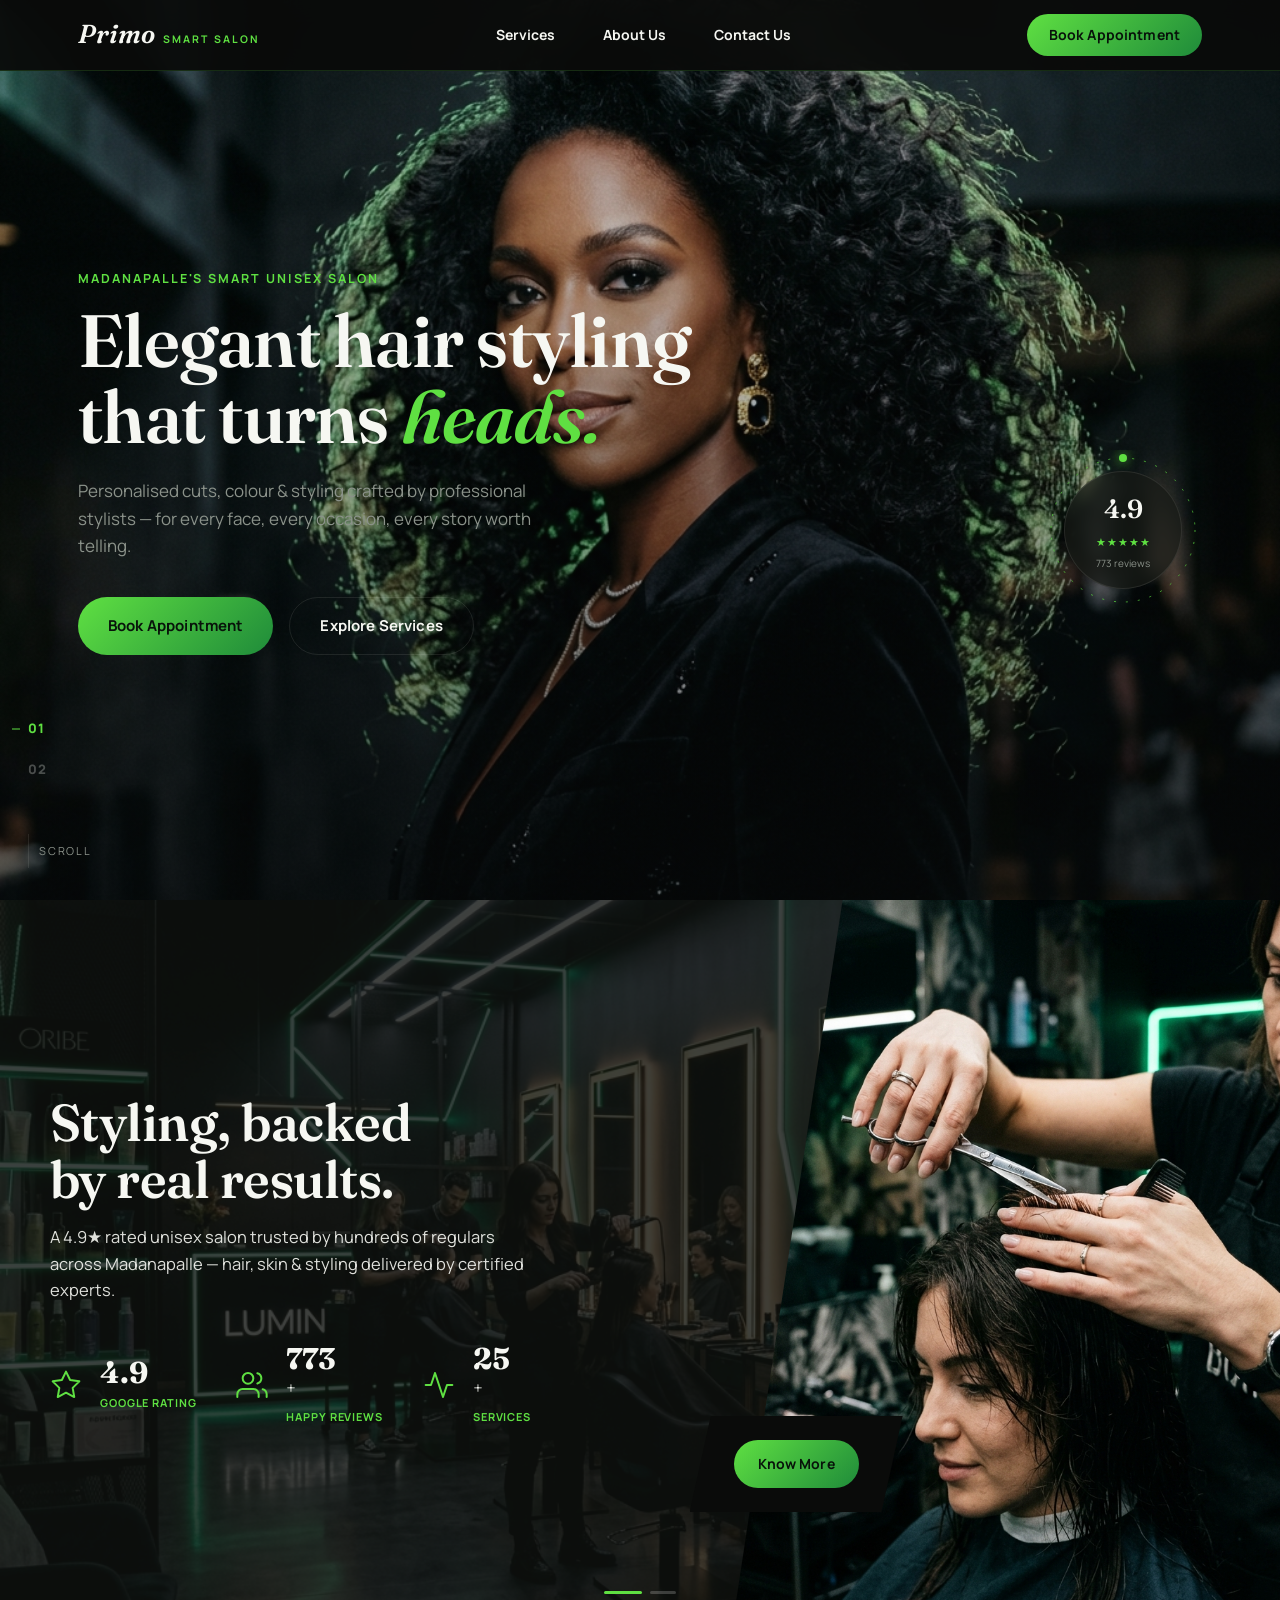
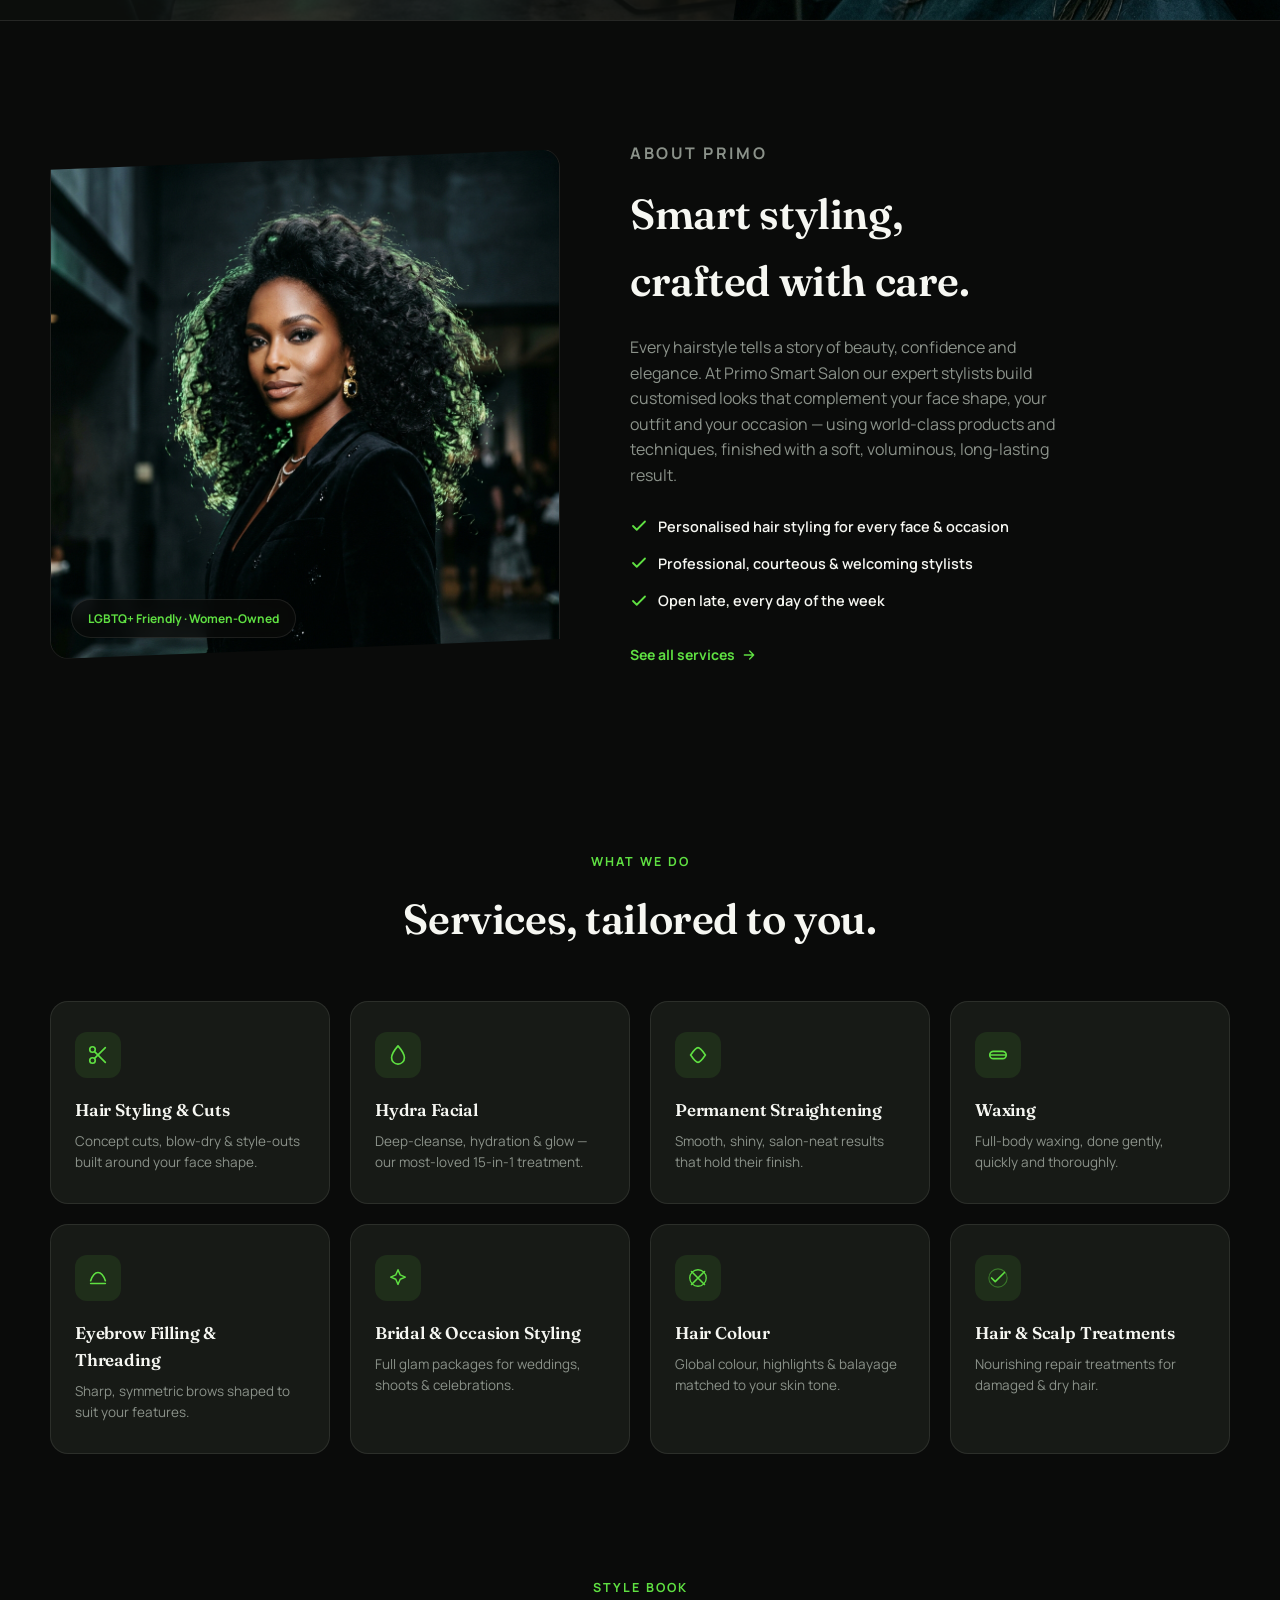
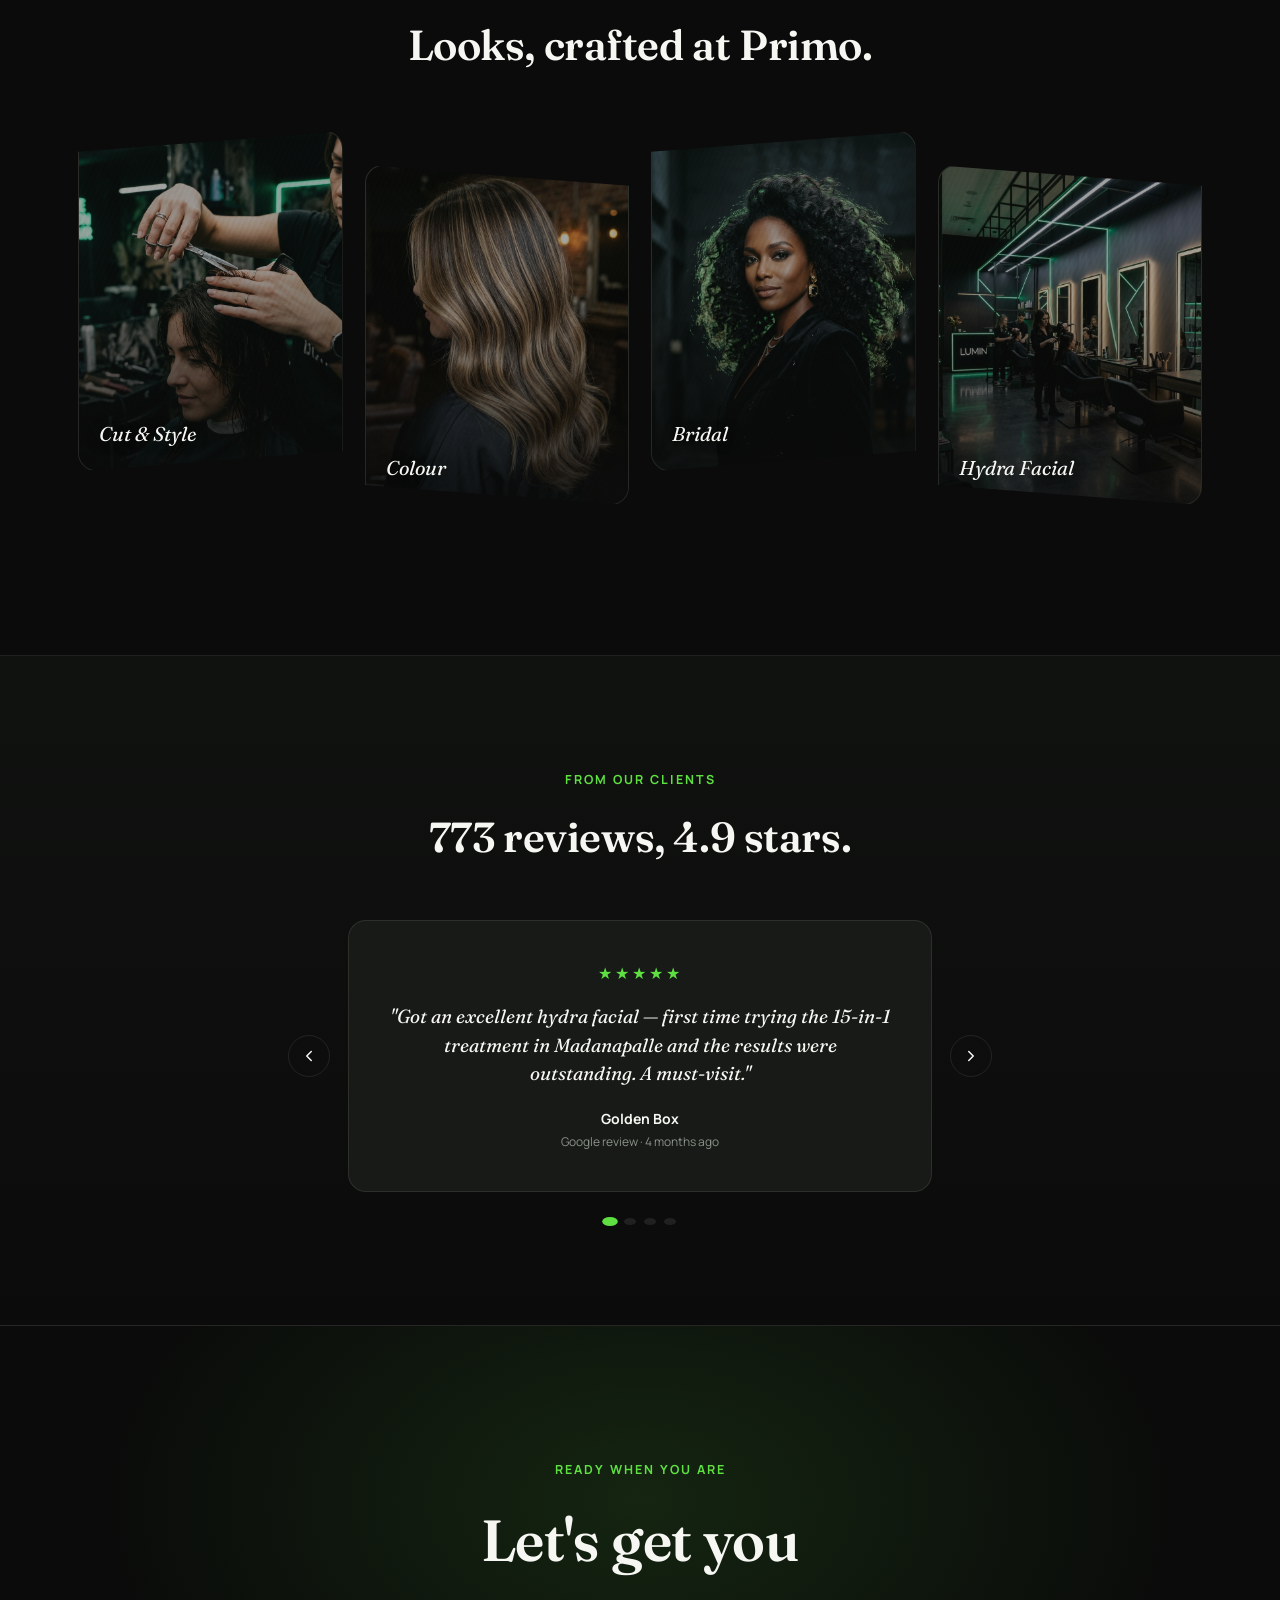
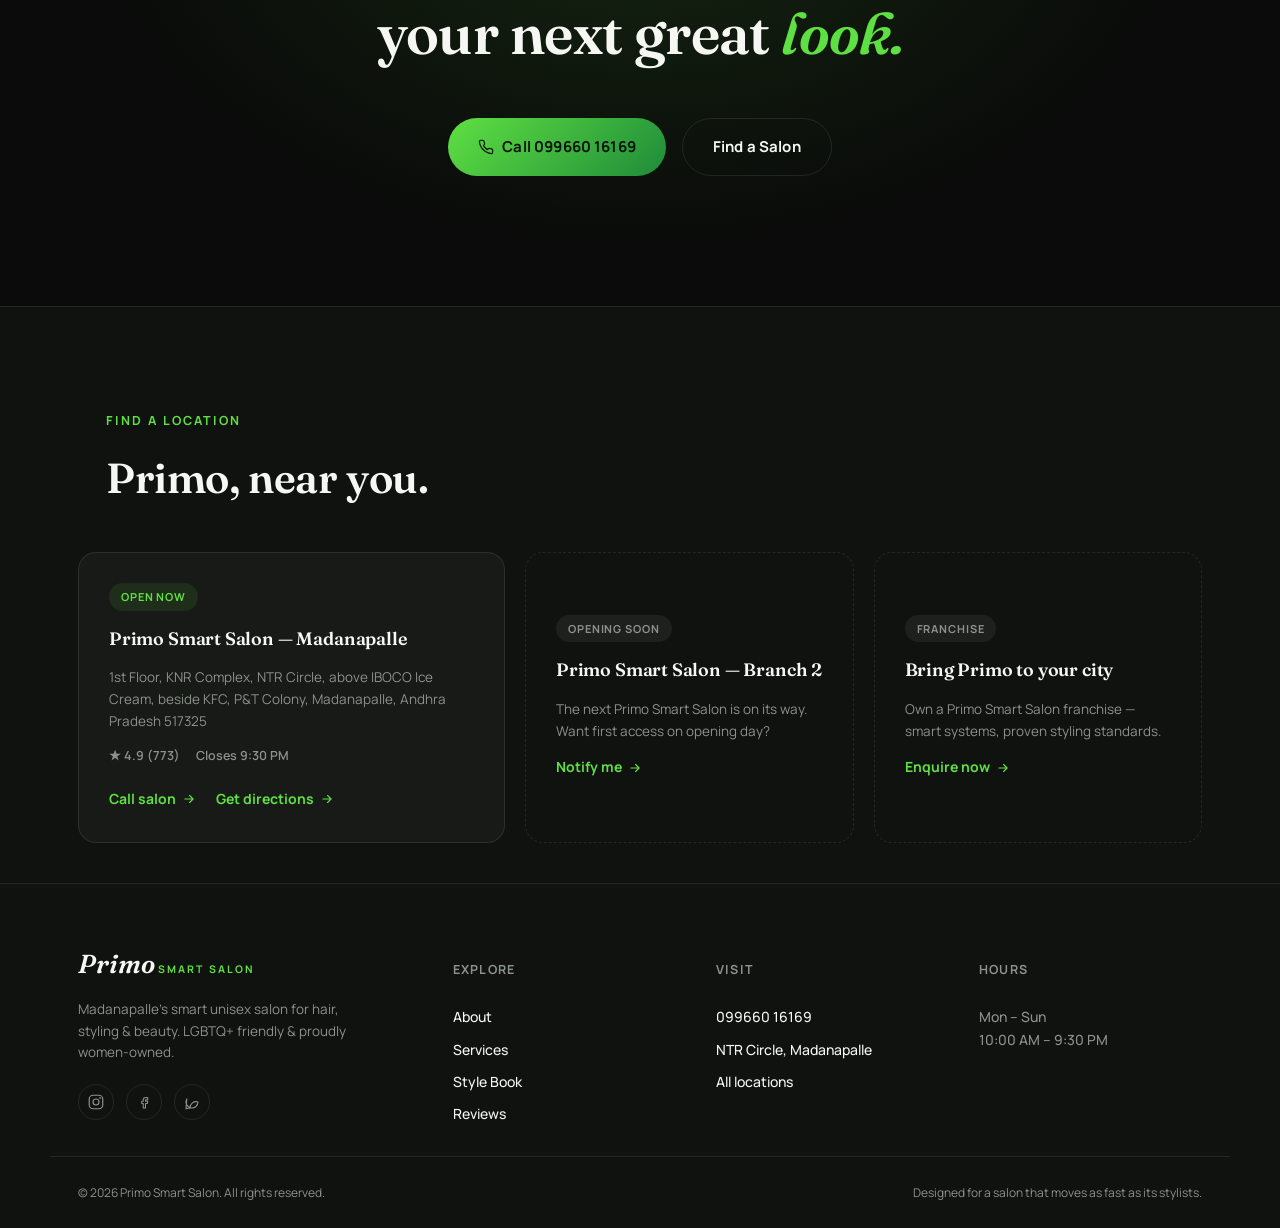
==== index.html @ 6f7686d4 "Initial commit" ====
<!DOCTYPE html>
<html lang="en">
<head>
<meta charset="UTF-8">
<meta name="viewport" content="width=device-width, initial-scale=1.0">
<title>Primo Smart Salon — Unisex Hair &amp; Style, Madanapalle</title>
<meta name="description" content="Primo Smart Salon — Madanapalle's 4.9★ rated unisex hair &amp; style salon. Hair styling, hydra facials, straightening, waxing &amp; more. Book your appointment today.">
<link rel="preconnect" href="https://fonts.googleapis.com">
<link rel="preconnect" href="https://fonts.gstatic.com" crossorigin>
<link href="https://fonts.googleapis.com/css2?family=Fraunces:ital,wght@0,500;0,600;1,500;1,600&family=Manrope:wght@400;500;600;700;800&display=swap" rel="stylesheet">
<link rel="stylesheet" href="index.css">
</head>
<body>

<!-- ================= NAV ================= -->
<header class="nav" id="nav">
  <div class="nav__inner">
    <a href="#home" class="nav__brand">
      <span class="nav__brand-primo">Primo</span>
      <span class="nav__brand-sub">Smart Salon</span>
    </a>

    <nav class="nav__links" id="navLinks">
      <a href="#services" data-link>Services</a>
      <a href="#about" data-link>About Us</a>
      <a href="#contact" data-link>Contact Us</a>
    </nav>

    <div class="nav__actions">
      <a href="#book" class="btn btn--primary btn--glow nav__book" id="navBookBtn">
        <span>Book Appointment</span>
      </a>
      <button class="nav__burger" id="burgerBtn" aria-label="Open menu" aria-expanded="false">
        <span></span><span></span><span></span>
      </button>
    </div>
  </div>

  <!-- mobile menu -->
  <div class="nav__mobile" id="navMobile">
    <a href="#book" class="btn btn--primary btn--glow" style="margin: 16px 28px; justify-content:center;" data-link>Book Appointment</a>
    <a href="#services" data-link>Services</a>
    <a href="#about" data-link>About Us</a>
    <a href="#contact" data-link>Contact Us</a>
  </div>
</header>

<!-- ================= HERO ================= -->
<section class="hero" id="home">
  <!-- Image background (Fallback if video is not available) -->
  <img src="assets/hero_model.png" style="position:absolute;inset:0;width:100%;height:100%;object-fit:cover;" alt=""/>
  
  <!-- Add your salon .mp4 video file here. Replace the src URL with your actual file path -->
  <video class="hero__video" id="heroVideoDesktop" autoplay muted loop playsinline src="https://www.w3schools.com/html/mov_bbb.mp4"></video>
  <div class="hero__overlay"></div>

  <div class="hero__index reveal" aria-hidden="true">
    <span class="is-active">01</span>
    <span>02</span>
  </div>

  <div class="hero__content">
    <p class="eyebrow eyebrow--light reveal">Madanapalle's Smart Unisex Salon</p>
    <h1 class="hero__title reveal">
      Elegant hair styling<br> that turns <em>heads.</em>
    </h1>
    <p class="hero__sub reveal">
      Personalised cuts, colour &amp; styling crafted by professional stylists —
      for every face, every occasion, every story worth telling.
    </p>
    <div class="hero__cta reveal">
      <a href="#book" class="btn btn--primary btn--glow btn--lg">Book Appointment</a>
      <a href="#services" class="btn btn--ghost btn--lg">Explore Services</a>
    </div>
  </div>

  <!-- signature element: orbiting trust ring -->
  <a href="#reviews" class="trust-ring reveal" aria-label="4.9 rating, 773 reviews on Google">
    <svg class="trust-ring__orbit" viewBox="0 0 160 160">
      <circle cx="80" cy="80" r="72" class="trust-ring__dash"/>
      <circle cx="80" cy="8" r="4" class="trust-ring__dot"/>
    </svg>
    <div class="trust-ring__core">
      <span class="trust-ring__score">4.9</span>
      <span class="trust-ring__stars">★★★★★</span>
      <span class="trust-ring__count">773 reviews</span>
    </div>
  </a>

  <div class="hero__scroll-cue" aria-hidden="true">
    <span></span>
    <p>Scroll</p>
  </div>
</section>

<!-- ================= PITCH CAROUSEL ================= -->
<section class="pitch" id="pitch">
  <div class="pitch__track" id="pitchTrack">

    <div class="pitch__slide">
      <img src="assets/salon_interior.png" class="pitch__bg" alt=""/>
      <div class="pitch__left reveal">
        <h2>Styling, backed<br>by real results.</h2>
        <p class="pitch__copy">A 4.9★ rated unisex salon trusted by hundreds of regulars across Madanapalle — hair, skin &amp; styling delivered by certified experts.</p>
        <ul class="pitch__stats">
          <li>
            <svg viewBox="0 0 24 24" width="32" height="32" fill="none" stroke="#5FE042" stroke-width="1.5" stroke-linecap="round" stroke-linejoin="round"><path d="M12 2l3.09 6.26L22 9.27l-5 4.87 1.18 6.88L12 17.77l-6.18 3.25L7 14.14 2 9.27l6.91-1.01L12 2z"></path></svg>
            <div class="pitch__stat-text">
              <span class="pitch__num" data-count="4.9" data-decimal="1">0</span><small>Google Rating</small>
            </div>
          </li>
          <li>
            <svg viewBox="0 0 24 24" width="32" height="32" fill="none" stroke="#5FE042" stroke-width="1.5" stroke-linecap="round" stroke-linejoin="round"><path d="M17 21v-2a4 4 0 00-4-4H5a4 4 0 00-4 4v2"></path><circle cx="9" cy="7" r="4"></circle><path d="M23 21v-2a4 4 0 00-3-3.87"></path><path d="M16 3.13a4 4 0 010 7.75"></path></svg>
            <div class="pitch__stat-text">
              <span class="pitch__num" data-count="773">0</span><i>+</i><small>Happy Reviews</small>
            </div>
          </li>
          <li>
            <svg viewBox="0 0 24 24" width="32" height="32" fill="none" stroke="#5FE042" stroke-width="1.5" stroke-linecap="round" stroke-linejoin="round"><path d="M22 12h-4l-3 9L9 3l-3 9H2"></path></svg>
            <div class="pitch__stat-text">
              <span class="pitch__num" data-count="25">0</span><i>+</i><small>Services</small>
            </div>
          </li>
        </ul>
      </div>
      <div class="pitch__right reveal">
        <img src="assets/primo_cut.png" alt="Hairstyling at Primo" class="pitch__img" />
        <div class="pitch__action">
          <a href="#about" class="btn btn--primary btn--glow">Know More</a>
        </div>
      </div>
    </div>

    <div class="pitch__slide">
      <img src="assets/hero_model.png" class="pitch__bg" alt=""/>
      <div class="pitch__left reveal">
        <h2>Bring Primo<br>to your city.</h2>
        <p class="pitch__copy">Own a Primo Smart Salon franchise — smart systems, proven styling standards, and support to get you open fast.</p>
        <ul class="pitch__stats">
          <li>
            <svg viewBox="0 0 24 24" width="32" height="32" fill="none" stroke="#5FE042" stroke-width="1.5" stroke-linecap="round" stroke-linejoin="round"><path d="M3 9l9-7 9 7v11a2 2 0 01-2 2H5a2 2 0 01-2-2z"></path><polyline points="9 22 9 12 15 12 15 22"></polyline></svg>
            <div class="pitch__stat-text">
              <span class="pitch__num" data-count="1">0</span><small>Flagship Salon</small>
            </div>
          </li>
          <li>
            <svg viewBox="0 0 24 24" width="32" height="32" fill="none" stroke="#5FE042" stroke-width="1.5" stroke-linecap="round" stroke-linejoin="round"><rect x="3" y="3" width="18" height="18" rx="2" ry="2"></rect><line x1="3" y1="9" x2="21" y2="9"></line><line x1="9" y1="21" x2="9" y2="9"></line></svg>
            <div class="pitch__stat-text">
              <span class="pitch__num" data-count="8" data-decimal="0">0</span><small>Services Categories</small>
            </div>
          </li>
          <li>
            <svg viewBox="0 0 24 24" width="32" height="32" fill="none" stroke="#5FE042" stroke-width="1.5" stroke-linecap="round" stroke-linejoin="round"><circle cx="12" cy="12" r="10"></circle><polyline points="12 6 12 12 16 14"></polyline></svg>
            <div class="pitch__stat-text">
              <span class="pitch__num pitch__num--time">9:30<small>PM</small></span><small>Open Every Day</small>
            </div>
          </li>
        </ul>
      </div>
      <div class="pitch__right reveal">
        <img src="assets/primo_color.png" alt="Primo Salon Franchise" class="pitch__img" />
        <div class="pitch__action">
          <a href="#contact" class="btn btn--primary btn--glow">Join Now</a>
        </div>
      </div>
    </div>

  </div>
  <div class="pitch__dots" id="pitchDots"></div>
</section>

<!-- ================= ABOUT ================= -->
<section class="about" id="about">
  <div class="about__inner">
    <div class="about__media reveal">
      <div class="about__frame">
        <img src="assets/hero_model.png" alt="Primo Styling" class="about__img" />
        <span class="about__badge">LGBTQ+ Friendly · Women-Owned</span>
      </div>
    </div>

    <div class="about__copy">
      <p class="eyebrow reveal">About Primo</p>
      <h2 class="reveal">Smart styling,<br>crafted with care.</h2>
      <p class="reveal">
        Every hairstyle tells a story of beauty, confidence and elegance. At Primo Smart
        Salon our expert stylists build customised looks that complement your face shape,
        your outfit and your occasion — using world-class products and techniques,
        finished with a soft, voluminous, long-lasting result.
      </p>
      <ul class="about__points reveal">
        <li><svg width="18" height="18" viewBox="0 0 24 24" fill="none"><path d="M4 12l5 5L20 6" stroke="#5FE042" stroke-width="2.4" stroke-linecap="round" stroke-linejoin="round"/></svg> Personalised hair styling for every face &amp; occasion</li>
        <li><svg width="18" height="18" viewBox="0 0 24 24" fill="none"><path d="M4 12l5 5L20 6" stroke="#5FE042" stroke-width="2.4" stroke-linecap="round" stroke-linejoin="round"/></svg> Professional, courteous &amp; welcoming stylists</li>
        <li><svg width="18" height="18" viewBox="0 0 24 24" fill="none"><path d="M4 12l5 5L20 6" stroke="#5FE042" stroke-width="2.4" stroke-linecap="round" stroke-linejoin="round"/></svg> Open late, every day of the week</li>
      </ul>
      <a href="#services" class="link-arrow reveal">See all services
        <svg width="16" height="16" viewBox="0 0 24 24" fill="none"><path d="M5 12h14M13 6l6 6-6 6" stroke="currentColor" stroke-width="2" stroke-linecap="round" stroke-linejoin="round"/></svg>
      </a>
    </div>
  </div>
</section>

<!-- ================= SERVICES ================= -->
<section class="services" id="services">
  <div class="section-head">
    <p class="eyebrow reveal">What we do</p>
    <h2 class="reveal">Services, tailored to you.</h2>
  </div>

  <div class="services__grid">
    <div class="service-card reveal">
      <div class="service-card__icon">
        <svg viewBox="0 0 24 24" fill="none"><circle cx="6" cy="6" r="3" stroke="currentColor" stroke-width="1.8"/><circle cx="6" cy="18" r="3" stroke="currentColor" stroke-width="1.8"/><path d="M20 4L8.5 15.5M8.5 8.5L20 20" stroke="currentColor" stroke-width="1.8" stroke-linecap="round"/></svg>
      </div>
      <h3>Hair Styling &amp; Cuts</h3>
      <p>Concept cuts, blow-dry &amp; style-outs built around your face shape.</p>
    </div>

    <div class="service-card reveal">
      <div class="service-card__icon">
        <svg viewBox="0 0 24 24" fill="none"><path d="M12 2C12 2 5 10 5 15a7 7 0 0014 0c0-5-7-13-7-13z" stroke="currentColor" stroke-width="1.8" stroke-linejoin="round"/></svg>
      </div>
      <h3>Hydra Facial</h3>
      <p>Deep-cleanse, hydration &amp; glow — our most-loved 15-in-1 treatment.</p>
    </div>

    <div class="service-card reveal">
      <div class="service-card__icon">
        <svg viewBox="0 0 24 24" fill="none"><path d="M4 12c4-6 6-8 8-8s4 2 8 8c-4 6-6 8-8 8s-4-2-8-8z" stroke="currentColor" stroke-width="1.8"/></svg>
      </div>
      <h3>Permanent Straightening</h3>
      <p>Smooth, shiny, salon-neat results that hold their finish.</p>
    </div>

    <div class="service-card reveal">
      <div class="service-card__icon">
        <svg viewBox="0 0 24 24" fill="none"><path d="M3 12h18M3 12a4 4 0 004 4h10a4 4 0 004-4M3 12a4 4 0 014-4h10a4 4 0 014 4" stroke="currentColor" stroke-width="1.8" stroke-linecap="round"/></svg>
      </div>
      <h3>Waxing</h3>
      <p>Full-body waxing, done gently, quickly and thoroughly.</p>
    </div>

    <div class="service-card reveal">
      <div class="service-card__icon">
        <svg viewBox="0 0 24 24" fill="none"><path d="M4 15c2-6 4-9 8-9s6 3 8 9" stroke="currentColor" stroke-width="1.8" stroke-linecap="round"/><path d="M4 18h16" stroke="currentColor" stroke-width="1.8" stroke-linecap="round"/></svg>
      </div>
      <h3>Eyebrow Filling &amp; Threading</h3>
      <p>Sharp, symmetric brows shaped to suit your features.</p>
    </div>

    <div class="service-card reveal">
      <div class="service-card__icon">
        <svg viewBox="0 0 24 24" fill="none"><path d="M12 3l2.4 5.6L20 11l-5.6 2.4L12 19l-2.4-5.6L4 11l5.6-2.4L12 3z" stroke="currentColor" stroke-width="1.6" stroke-linejoin="round"/></svg>
      </div>
      <h3>Bridal &amp; Occasion Styling</h3>
      <p>Full glam packages for weddings, shoots &amp; celebrations.</p>
    </div>

    <div class="service-card reveal">
      <div class="service-card__icon">
        <svg viewBox="0 0 24 24" fill="none"><path d="M12 2v20M2 12h20" stroke="currentColor" stroke-width="1.8" stroke-linecap="round" transform="rotate(45 12 12)"/><circle cx="12" cy="12" r="9" stroke="currentColor" stroke-width="1.4"/></svg>
      </div>
      <h3>Hair Colour</h3>
      <p>Global colour, highlights &amp; balayage matched to your skin tone.</p>
    </div>

    <div class="service-card reveal">
      <div class="service-card__icon">
        <svg viewBox="0 0 24 24" fill="none"><path d="M5 12l4 4L19 6" stroke="currentColor" stroke-width="1.8" stroke-linecap="round" stroke-linejoin="round"/><circle cx="12" cy="12" r="10" stroke="currentColor" stroke-width="1.2" opacity="0.4"/></svg>
      </div>
      <h3>Hair &amp; Scalp Treatments</h3>
      <p>Nourishing repair treatments for damaged &amp; dry hair.</p>
    </div>
  </div>
</section>

<!-- ================= GALLERY (diagonal 4-tile grid, like Green Trends' makeovers) ================= -->
<section class="gallery" id="gallery">
  <div class="section-head">
    <p class="eyebrow reveal">Style book</p>
    <h2 class="reveal">Looks, crafted at Primo.</h2>
  </div>
  <div class="gallery__grid" id="galleryGrid">
    <div class="gallery__item reveal" style="--tint:#5FE042"><img src="assets/primo_cut.png" class="gallery__bg" alt=""/> <span>Cut &amp; Style</span></div>
    <div class="gallery__item gallery__item--offset reveal" style="--tint:#1F8B3A"><img src="assets/primo_color.png" class="gallery__bg" alt=""/> <span>Colour</span></div>
    <div class="gallery__item reveal" style="--tint:#8B928A"><img src="assets/hero_model.png" class="gallery__bg" alt=""/> <span>Bridal</span></div>
    <div class="gallery__item gallery__item--offset reveal" style="--tint:#5FE042"><img src="assets/salon_interior.png" class="gallery__bg" alt=""/> <span>Hydra Facial</span></div>
  </div>
</section>

<!-- ================= REVIEWS ================= -->
<section class="reviews" id="reviews">
  <div class="section-head">
    <p class="eyebrow eyebrow--light reveal">From our clients</p>
    <h2 class="reveal">773 reviews, 4.9 stars.</h2>
  </div>

  <div class="reviews__carousel reveal">
    <button class="reviews__arrow reviews__arrow--prev" id="revPrev" aria-label="Previous review">
      <svg width="18" height="18" viewBox="0 0 24 24" fill="none"><path d="M15 6l-6 6 6 6" stroke="currentColor" stroke-width="2" stroke-linecap="round" stroke-linejoin="round"/></svg>
    </button>

    <div class="reviews__viewport">
      <ul class="reviews__list" id="reviewsList">
        <li class="review-card">
          <p class="review-card__stars">★★★★★</p>
          <p class="review-card__text">"Got an excellent hydra facial — first time trying the 15-in-1 treatment in Madanapalle and the results were outstanding. A must-visit."</p>
          <p class="review-card__name">Golden Box</p>
          <p class="review-card__meta">Google review · 4 months ago</p>
        </li>
        <li class="review-card">
          <p class="review-card__stars">★★★★★</p>
          <p class="review-card__text">"My hair straightening was done neatly and looks smooth and shiny. The staff were polite and explained the whole process clearly. Highly recommended."</p>
          <p class="review-card__name">Maneesha Valasala</p>
          <p class="review-card__meta">Google review · 3 months ago</p>
        </li>
        <li class="review-card">
          <p class="review-card__stars">★★★★★</p>
          <p class="review-card__text">"One of the most luxurious salons I've visited — staff were so polite, and the pricing was genuinely affordable. Madanapalle, just try it once."</p>
          <p class="review-card__name">Reddy Yoga Kumar Reddy</p>
          <p class="review-card__meta">Google review · 4 months ago</p>
        </li>
        <li class="review-card">
          <p class="review-card__stars">★★★★★</p>
          <p class="review-card__text">"Prices are reasonable and the service is excellent — the whole team is genuinely friendly and easy to talk to."</p>
          <p class="review-card__name">Google Reviewer</p>
          <p class="review-card__meta">Google review</p>
        </li>
      </ul>
    </div>

    <button class="reviews__arrow reviews__arrow--next" id="revNext" aria-label="Next review">
      <svg width="18" height="18" viewBox="0 0 24 24" fill="none"><path d="M9 6l6 6-6 6" stroke="currentColor" stroke-width="2" stroke-linecap="round" stroke-linejoin="round"/></svg>
    </button>
  </div>
  <div class="reviews__dots" id="reviewsDots"></div>
</section>

<!-- ================= BOOK CTA ================= -->
<section class="book-cta" id="book">
  <div class="book-cta__inner reveal">
    <p class="eyebrow reveal">Ready when you are</p>
    <h2>Let's get you<br>your next great <em>look.</em></h2>
    <div class="book-cta__actions">
      <a href="tel:09966016169" class="btn btn--primary btn--glow btn--lg">
        <svg width="16" height="16" viewBox="0 0 24 24" fill="none"><path d="M22 16.92v3a2 2 0 01-2.18 2 19.79 19.79 0 01-8.63-3.07 19.5 19.5 0 01-6-6 19.79 19.79 0 01-3.07-8.67A2 2 0 014.11 2h3a2 2 0 012 1.72c.127.96.361 1.903.7 2.81a2 2 0 01-.45 2.11L8.09 9.91a16 16 0 006 6l1.27-1.27a2 2 0 012.11-.45c.907.339 1.85.573 2.81.7A2 2 0 0122 16.92z" stroke="currentColor" stroke-width="1.8" stroke-linecap="round" stroke-linejoin="round"/></svg>
        <span>Call 099660 16169</span>
      </a>
      <a href="#locations" class="btn btn--ghost btn--lg">Find a Salon</a>
    </div>
  </div>
</section>

<!-- ================= LOCATIONS / FOOTER ================= -->
<footer class="site-footer" id="locations">
  <div class="footer-locations">
    <div class="section-head section-head--left">
      <p class="eyebrow reveal">Find a location</p>
      <h2 class="reveal">Primo, near you.</h2>
    </div>

    <div class="location-grid" id="locationGrid">
      <div class="location-card reveal">
        <span class="location-card__tag">Open now</span>
        <h3>Primo Smart Salon — Madanapalle</h3>
        <p class="location-card__addr">1st Floor, KNR Complex, NTR Circle, above IBOCO Ice Cream, beside KFC, P&amp;T Colony, Madanapalle, Andhra Pradesh 517325</p>
        <div class="location-card__meta">
          <span>★ 4.9 (773)</span>
          <span>Closes 9:30 PM</span>
        </div>
        <div class="location-card__actions">
          <a href="tel:09966016169" class="link-arrow">Call salon
            <svg width="14" height="14" viewBox="0 0 24 24" fill="none"><path d="M5 12h14M13 6l6 6-6 6" stroke="currentColor" stroke-width="2" stroke-linecap="round" stroke-linejoin="round"/></svg>
          </a>
          <a href="https://www.google.com/maps/search/?api=1&query=Primo+Smart+Salon+Madanapalle" target="_blank" rel="noopener" class="link-arrow">Get directions
            <svg width="14" height="14" viewBox="0 0 24 24" fill="none"><path d="M5 12h14M13 6l6 6-6 6" stroke="currentColor" stroke-width="2" stroke-linecap="round" stroke-linejoin="round"/></svg>
          </a>
        </div>
      </div>

      <div class="location-card location-card--soon reveal">
        <span class="location-card__tag location-card__tag--soon">Opening soon</span>
        <h3>Primo Smart Salon — Branch 2</h3>
        <p class="location-card__addr">The next Primo Smart Salon is on its way. Want first access on opening day?</p>
        <a href="#contact" class="link-arrow">Notify me
          <svg width="14" height="14" viewBox="0 0 24 24" fill="none"><path d="M5 12h14M13 6l6 6-6 6" stroke="currentColor" stroke-width="2" stroke-linecap="round" stroke-linejoin="round"/></svg>
        </a>
      </div>

      <div class="location-card location-card--soon reveal">
        <span class="location-card__tag location-card__tag--soon">Franchise</span>
        <h3>Bring Primo to your city</h3>
        <p class="location-card__addr">Own a Primo Smart Salon franchise — smart systems, proven styling standards.</p>
        <a href="#contact" class="link-arrow">Enquire now
          <svg width="14" height="14" viewBox="0 0 24 24" fill="none"><path d="M5 12h14M13 6l6 6-6 6" stroke="currentColor" stroke-width="2" stroke-linecap="round" stroke-linejoin="round"/></svg>
        </a>
      </div>
    </div>
  </div>

  <div class="footer-bottom" id="contact">
    <div class="footer-bottom__inner">
      <div class="footer-brand">
        <span class="nav__brand-primo">Primo</span>
        <span class="nav__brand-sub">Smart Salon</span>
        <p>Madanapalle's smart unisex salon for hair, styling &amp; beauty. LGBTQ+ friendly &amp; proudly women-owned.</p>
        <div class="footer-social">
          <a href="#" aria-label="Instagram"><svg width="18" height="18" viewBox="0 0 24 24" fill="none"><rect x="3" y="3" width="18" height="18" rx="5" stroke="currentColor" stroke-width="1.6"/><circle cx="12" cy="12" r="4" stroke="currentColor" stroke-width="1.6"/><circle cx="17.5" cy="6.5" r="1.2" fill="currentColor"/></svg></a>
          <a href="#" aria-label="Facebook"><svg width="18" height="18" viewBox="0 0 24 24" fill="none"><path d="M14 9h3V6h-3c-2 0-3 1.2-3 3v2H9v3h2v6h3v-6h2.5l.5-3H14V9.5c0-.3.2-.5.5-.5z" stroke="currentColor" stroke-width="1.4" stroke-linejoin="round"/></svg></a>
          <a href="#" aria-label="WhatsApp"><svg width="18" height="18" viewBox="0 0 24 24" fill="none"><path d="M20 12a8 8 0 11-14.9-4.1L4 21l5.3-1a8 8 0 0110.7-7.9z" stroke="currentColor" stroke-width="1.5" stroke-linejoin="round"/></svg></a>
        </div>
      </div>

      <div class="footer-links">
        <h4>Explore</h4>
        <a href="#about" data-link>About</a>
        <a href="#services" data-link>Services</a>
        <a href="#gallery" data-link>Style Book</a>
        <a href="#reviews" data-link>Reviews</a>
      </div>

      <div class="footer-links">
        <h4>Visit</h4>
        <a href="tel:09966016169">099660 16169</a>
        <a href="https://www.google.com/maps/search/?api=1&query=Primo+Smart+Salon+Madanapalle" target="_blank" rel="noopener">NTR Circle, Madanapalle</a>
        <a href="#locations" data-link>All locations</a>
      </div>

      <div class="footer-links">
        <h4>Hours</h4>
        <p class="footer-hours">Mon – Sun<br>10:00 AM – 9:30 PM</p>
      </div>
    </div>

    <div class="footer-legal">
      <p>© 2026 Primo Smart Salon. All rights reserved.</p>
      <p>Designed for a salon that moves as fast as its stylists.</p>
    </div>
  </div>
</footer>

<a href="#book" class="fab-book" id="fabBook" aria-label="Book appointment">
  <svg width="20" height="20" viewBox="0 0 24 24" fill="none"><path d="M8 2v4M16 2v4M3.5 9h17M4 6h16a1 1 0 011 1v11a2 2 0 01-2 2H5a2 2 0 01-2-2V7a1 1 0 011-1z" stroke="currentColor" stroke-width="1.8" stroke-linecap="round" stroke-linejoin="round"/></svg>
</a>

<script src="index.js"></script>
</body>
</html>
---- index.css ----
/* =========================================================
   PRIMO SMART SALON — design tokens
========================================================= */
:root{
  --bg: #0A0B0A;
  --bg-alt: #101210;
  --surface: #171A16;
  --surface-2: #1E221D;
  --line: rgba(246,247,242,0.09);
  --white: #F6F7F2;
  --gray: #9198909a;
  --gray-solid: #8B928A;
  --green: #5FE042;
  --green-deep: #1F8B3A;
  --green-glow: rgba(95,224,66,0.45);

  --font-display: "Fraunces", serif;
  --font-body: "Manrope", sans-serif;

  --container: 1180px;
  --radius: 18px;
  --radius-sm: 10px;
  --ease: cubic-bezier(.22,1,.36,1);
}

*,*::before,*::after{box-sizing:border-box;}
html{
  scroll-behavior:smooth;
}
section[id],footer[id]{
  scroll-margin-top:96px;
}
#home{
  scroll-margin-top:0;
}
body{
  margin:0;
  background:var(--bg);
  color:var(--white);
  font-family:var(--font-body);
  font-size:16px;
  line-height:1.6;
  -webkit-font-smoothing:antialiased;
  overflow-x:hidden;
}
img,svg{display:block;max-width:100%;}
a{color:inherit;text-decoration:none;}
h1,h2,h3{font-family:var(--font-display);font-weight:600;margin:0;letter-spacing:-0.01em;}
p{margin:0;}
ul{margin:0;padding:0;list-style:none;}
button{font-family:inherit;cursor:pointer;background:none;border:none;color:inherit;}

::selection{background:var(--green);color:#0A0B0A;}

@media (prefers-reduced-motion: reduce){
  html{scroll-behavior:auto;}
  *{animation-duration:0.001ms !important; animation-iteration-count:1 !important; transition-duration:0.001ms !important;}
}

/* =========================================================
   SHARED UI
========================================================= */
.eyebrow{
  font-family:var(--font-body);
  font-size:12.5px;
  font-weight:700;
  letter-spacing:0.16em;
  text-transform:uppercase;
  color:var(--green);
  margin-bottom:14px;
  display:inline-block;
}
.eyebrow--light{color:var(--green);}

.section-head{
  max-width:var(--container);
  margin:0 auto;
  padding:0 28px 48px;
  text-align:center;
}
.section-head--left{text-align:left;padding-bottom:40px;}
.section-head h2{font-size:clamp(28px,4vw,42px);}

.btn{
  display:inline-flex;
  align-items:center;
  gap:8px;
  padding:13px 24px;
  border-radius:999px;
  font-weight:700;
  font-size:14px;
  letter-spacing:0.01em;
  transition:transform .35s var(--ease), box-shadow .35s var(--ease), background .3s ease;
  white-space:nowrap;
}
.btn svg{transition:transform .3s var(--ease);}
.btn:hover svg{transform:translateX(3px);}
.btn--lg{padding:16px 30px;font-size:15px;}
.btn--primary{
  background:linear-gradient(135deg,var(--green),var(--green-deep));
  color:#08130A;
}
.btn--primary:hover{transform:translateY(-2px);}
.btn--glow{box-shadow:0 0 0 0 var(--green-glow);animation:pulseGlow 2.6s ease-in-out infinite;}
.btn--glow.is-pinged,.fab-book.is-pinged{animation:pingOnce .7s var(--ease);}
@keyframes pingOnce{
  0%{transform:scale(1);}
  40%{transform:scale(0.92);box-shadow:0 0 0 14px var(--green-glow);}
  100%{transform:scale(1);box-shadow:0 0 0 0 rgba(95,224,66,0);}
}
@keyframes pulseGlow{
  0%,100%{box-shadow:0 0 0 0 var(--green-glow);}
  50%{box-shadow:0 0 26px 6px var(--green-glow);}
}
.btn--ghost{
  background:transparent;
  color:var(--white);
  border:1.5px solid var(--line);
}
.btn--ghost:hover{border-color:var(--green);color:var(--green);}

.link-arrow{
  display:inline-flex;align-items:center;gap:6px;
  font-weight:700;font-size:14px;color:var(--green);
  border-bottom:1px solid transparent;
  transition:border-color .25s ease, gap .25s ease;
}
.link-arrow:hover{border-color:var(--green);gap:10px;}

/* reveal-on-scroll */
.reveal{opacity:0;transform:translateY(26px);transition:opacity .8s var(--ease), transform .8s var(--ease);}
.reveal.is-visible{opacity:1;transform:translateY(0);}

/* =========================================================
   NAV
========================================================= */
.nav{
  position:fixed;top:0;left:0;right:0;z-index:200;
  padding:14px 0;
  background:rgba(10,11,10,0.95);
  backdrop-filter:blur(14px);
  -webkit-backdrop-filter:blur(14px);
  border-bottom:1px solid rgba(95,224,66,0.15);
  transition:background .4s ease, padding .4s ease, border-color .4s ease;
}
.nav.is-scrolled{
  background:rgba(10,11,10,0.82);
  backdrop-filter:blur(14px);
  -webkit-backdrop-filter:blur(14px);
  padding:12px 0;
  border-bottom-color:var(--line);
}
.nav__inner{
  max-width:var(--container);
  margin:0 auto;
  padding:0 28px;
  display:flex;align-items:center;justify-content:space-between;
  gap:24px;
}
.nav__brand{display:flex;align-items:baseline;gap:8px;}
.nav__brand-primo{
  font-family:var(--font-display);
  font-style:italic;
  font-weight:600;
  font-size:26px;
  color:var(--white);
}
.nav__brand-sub{
  font-size:10.5px;
  letter-spacing:0.2em;
  text-transform:uppercase;
  color:var(--green);
  font-weight:700;
}
.nav__links{display:flex;align-items:center;gap:12px;}
.nav__links a{
  font-size:14px;font-weight:700;color:var(--white);
  position:relative;padding:10px 18px;
  border-radius:24px;
  transition:all .3s ease;
}
.nav__links a:hover,
.nav__links a.is-active{
  color:var(--bg);
  background:var(--green);
  box-shadow:0 0 15px var(--green-glow);
  transform:translateY(-2px);
}

.nav__actions{display:flex;align-items:center;gap:16px;}
.nav__book{padding:10px 22px;font-size:14px;}
.nav__burger{
  display:none;flex-direction:column;gap:5px;
  width:26px;padding:4px;
}
.nav__burger span{display:block;height:2px;width:100%;background:var(--white);border-radius:2px;transition:transform .3s ease, opacity .3s ease;}
.nav__burger.is-open span:nth-child(1){transform:translateY(7px) rotate(45deg);}
.nav__burger.is-open span:nth-child(2){opacity:0;}
.nav__burger.is-open span:nth-child(3){transform:translateY(-7px) rotate(-45deg);}

.nav__mobile{
  display:none;
  max-height:0;overflow:hidden;
  flex-direction:column;
  background:rgba(10,11,10,0.98);
  border-bottom:1px solid var(--line);
  transition:max-height .45s var(--ease);
}
.nav__mobile.is-open{max-height:420px;}
.nav__mobile a{
  padding:16px 28px;border-top:1px solid var(--line);
  font-weight:600;color:var(--white);
}
.nav__mobile .btn{margin:16px 28px;justify-content:center;}

/* =========================================================
   HERO
========================================================= */
.hero{
  position:relative;
  min-height:100svh;
  display:flex;align-items:center;
  overflow:hidden;
  background:#08090A;
}
.hero__canvas{position:absolute;inset:0;width:100%;height:100%;opacity:0.55;}
.hero__video{
  position:absolute;inset:0;width:100%;height:100%;object-fit:cover;
  opacity:0;transition:opacity 1s ease;
}
.hero__video[data-ready="true"]{opacity:1;} /* Full brightness for video */
.hero__overlay{
  position:absolute;inset:0;
  background:linear-gradient(180deg, rgba(8,9,10,0.1) 0%, rgba(8,9,10,0.6) 100%);
  pointer-events:none;
}
.hero__index{
  position:absolute;left:28px;bottom:120px;z-index:2;
  display:flex;flex-direction:column;gap:20px;
  font-family:var(--font-body);font-weight:800;font-size:13px;
  color:rgba(246,247,242,0.28);letter-spacing:0.04em;
}
.hero__index span{position:relative;padding-left:0;transition:color .3s ease;}
.hero__index span.is-active{color:var(--green);}
.hero__index span.is-active::before{
  content:"";position:absolute;left:-16px;top:50%;transform:translateY(-50%);
  width:8px;height:1px;background:var(--green);
}
.hero__content{
  position:relative;z-index:2;
  max-width:var(--container);
  margin:0 auto;width:100%;
  padding:120px 28px 100px;
}
.hero__title{
  font-size:clamp(40px,7vw,74px);
  line-height:1.03;
  max-width:820px;
  color:var(--white);
}
.hero__title em{
  font-style:italic;
  color:var(--green);
}
.hero__sub{
  margin-top:22px;
  font-size:17px;
  color:var(--gray-solid);
  max-width:460px;
}
.hero__cta{margin-top:38px;display:flex;gap:16px;flex-wrap:wrap;}

.trust-ring{
  position:absolute;right:6%;top:50%;
  transform:translateY(-50%);
  width:160px;height:160px;
  display:flex;align-items:center;justify-content:center;
  z-index:3;
}
.trust-ring__orbit{position:absolute;inset:0;width:100%;height:100%;animation:spin 14s linear infinite;}
@keyframes spin{to{transform:rotate(360deg);}}
.trust-ring__dash{fill:none;stroke:var(--green);stroke-width:1;stroke-dasharray:2 10;opacity:0.7;}
.trust-ring__dot{fill:var(--green);filter:drop-shadow(0 0 6px var(--green));}
.trust-ring__core{
  text-align:center;
  background:rgba(23,26,22,0.7);
  backdrop-filter:blur(6px);
  border:1px solid var(--line);
  border-radius:50%;
  width:118px;height:118px;
  display:flex;flex-direction:column;align-items:center;justify-content:center;
}
.trust-ring__score{font-family:var(--font-display);font-size:26px;font-weight:600;color:var(--white);}
.trust-ring__stars{color:var(--green);font-size:11px;letter-spacing:1px;margin-top:2px;}
.trust-ring__count{font-size:10px;color:var(--gray-solid);margin-top:4px;}

.hero__scroll-cue{
  position:absolute;bottom:32px;left:28px;z-index:2;
  display:flex;align-items:center;gap:10px;
  color:var(--gray-solid);font-size:11px;letter-spacing:0.16em;text-transform:uppercase;
}
.hero__scroll-cue span{
  width:1px;height:34px;background:var(--line);position:relative;overflow:hidden;
}
.hero__scroll-cue span::after{
  content:"";position:absolute;top:-100%;left:0;width:100%;height:100%;
  background:var(--green);animation:scrollcue 2.2s ease-in-out infinite;
}
@keyframes scrollcue{
  0%{top:-100%;}
  60%{top:100%;}
  100%{top:100%;}
}

/* =========================================================
   STATS
========================================================= */
/* =========================================================
   PITCH CAROUSEL — full bleed overlapping layout (Green Trends style)
========================================================= */
.pitch{
  background:var(--bg-alt);border-bottom:1px solid var(--line);
  overflow:hidden;position:relative;
}
.pitch__track{
  display:flex;
  transition:transform .7s var(--ease);
}
.pitch__slide{
  flex:0 0 100%;
  width:100%;box-sizing:border-box;
  padding:0;
  display:flex;align-items:stretch;
  position:relative;
  min-height:80vh;
}
.pitch__bg{
  position:absolute;inset:0;width:100%;height:100%;object-fit:cover;z-index:0;
  opacity:0.2;
}
.pitch__left{
  flex:1;
  padding:120px 40px 120px max(28px, calc((100% - 1180px) / 2));
  display:flex;flex-direction:column;justify-content:center;
  position:relative;z-index:2;
}
.pitch__left h2{font-size:clamp(32px,5vw,52px);margin:0 0 16px;line-height:1.1;}
.pitch__copy{color:var(--white);font-size:16.5px;max-width:480px;line-height:1.6;margin-bottom:40px;opacity:0.9;}
.pitch__stats{
  display:flex;gap:40px;flex-wrap:wrap;
}
.pitch__stats li{display:flex;align-items:center;gap:18px;}
.pitch__stat-text{display:flex;flex-direction:column;}
.pitch__num{
  font-family:var(--font-display);font-style:normal;font-weight:700;
  font-size:clamp(22px,2.5vw,30px);color:var(--white);line-height:1;
}
.pitch__num--time small{font-size:0.5em;font-style:normal;margin-left:2px;}
.pitch__stats i{font-style:normal;color:var(--white);font-family:var(--font-display);font-size:18px;}
.pitch__stats small{
  margin-top:6px;font-size:11px;letter-spacing:0.08em;text-transform:uppercase;
  color:var(--green);font-weight:700;
}
.pitch__right{
  flex:0.85;
  position:relative;z-index:2;
  display:flex;
}
.pitch__img{
  width:100%;height:100%;object-fit:cover;
  clip-path:polygon(20% 0, 100% 0, 100% 100%, 0% 100%);
}
.pitch__action{
  position:absolute;
  bottom:15%;
  left:-8%;
  background:var(--bg);
  padding:24px 44px;
  clip-path:polygon(10% 0, 100% 0, 90% 100%, 0% 100%);
  display:flex;align-items:center;justify-content:center;
}
.pitch__dots{display:flex;justify-content:center;gap:8px;padding:26px 0;position:absolute;bottom:0;left:0;right:0;z-index:10;}
.pitch__dots button{
  width:26px;height:3px;border-radius:2px;background:rgba(255,255,255,0.2);
  transition:background .3s ease, width .3s ease;
}
.pitch__dots button.is-active{background:var(--green);width:38px;}

@media (max-width:1024px){
  .pitch__slide{flex-direction:column;}
  .pitch__left{padding:100px 28px 60px;}
  .pitch__right{min-height:400px;}
  .pitch__img{clip-path:polygon(0 10%, 100% 0, 100% 100%, 0% 100%);}
  .pitch__action{bottom:0;left:0;clip-path:polygon(0 0, 100% 0, 90% 100%, 0% 100%);}
}

/* =========================================================
   ABOUT
========================================================= */
.about{padding:120px 28px;}
.about__inner{
  max-width:var(--container);margin:0 auto;
  display:grid;grid-template-columns:0.85fr 1fr;gap:70px;align-items:center;
}
.about__frame{position:relative;border-radius:var(--radius);overflow:hidden;border:1px solid var(--line);clip-path:polygon(0 4%, 100% 0, 100% 96%, 0 100%);}
.about__img{width:100%;height:auto;display:block;min-height:480px;object-fit:cover;}
.about__badge{
  position:absolute;left:20px;bottom:20px;
  background:rgba(10,11,10,0.75);backdrop-filter:blur(6px);
  border:1px solid var(--line);
  padding:9px 16px;border-radius:999px;
  font-size:12px;font-weight:700;color:var(--green);
}
.about__copy h2{font-size:clamp(28px,4vw,42px);margin-bottom:20px;}
.about__copy p{color:var(--gray-solid);font-size:16px;max-width:460px;}
.about__points{margin:26px 0 30px;display:flex;flex-direction:column;gap:14px;}
.about__points li{display:flex;align-items:center;gap:10px;font-size:14.5px;font-weight:600;color:var(--white);}

/* =========================================================
   SERVICES
========================================================= */
.services{padding:60px 28px 120px;}
.services__grid{
  max-width:var(--container);margin:0 auto;
  display:grid;grid-template-columns:repeat(4,1fr);gap:20px;
}
.service-card{
  background:var(--surface);
  border:1px solid var(--line);
  border-radius:var(--radius);
  padding:30px 24px;
  transition:transform .4s var(--ease), border-color .4s ease, background .4s ease;
}
.service-card:hover{
  transform:translateY(-6px);
  border-color:var(--green);
  background:var(--surface-2);
}
.service-card__icon{
  width:46px;height:46px;border-radius:12px;
  background:rgba(95,224,66,0.1);
  color:var(--green);
  display:flex;align-items:center;justify-content:center;
  margin-bottom:18px;
}
.service-card__icon svg{width:22px;height:22px;}
.service-card h3{font-size:17px;margin-bottom:8px;font-weight:600;}
.service-card p{font-size:13.5px;color:var(--gray-solid);line-height:1.55;}

/* =========================================================
   GALLERY
========================================================= */
.gallery{padding:0 0 130px;}
.gallery__grid{
  max-width:var(--container);margin:0 auto;
  padding:4px 28px 20px;
  display:grid;grid-template-columns:repeat(4,1fr);gap:22px;
}
.gallery__item{
  height:340px;border-radius:var(--radius);
  position:relative;overflow:hidden;
  background:linear-gradient(160deg, var(--surface), var(--bg-alt));
  border:1px solid var(--line);
  display:flex;align-items:flex-end;padding:20px;
  clip-path:polygon(0 6%, 100% 0, 100% 94%, 0 100%);
  transition:transform .45s var(--ease), border-color .45s ease;
}
.gallery__item--offset{margin-top:34px;clip-path:polygon(0 0, 100% 6%, 100% 100%, 0 94%);}
.gallery__bg{position:absolute;inset:0;width:100%;height:100%;object-fit:cover;opacity:0.6;transition:transform .6s var(--ease), opacity .6s var(--ease);}
.gallery__item::before{
  content:"";position:absolute;inset:0;
  background:linear-gradient(0deg, rgba(10,11,10,0.8) 0%, transparent 60%);
  z-index:1;
}
.gallery__item:hover .gallery__bg{transform:scale(1.06);opacity:0.85;}
.gallery__item::after{
  content:"";position:absolute;inset:0;
  background:repeating-linear-gradient(115deg, rgba(255,255,255,0.03) 0 2px, transparent 2px 5px);
  mix-blend-mode:overlay;
}
.gallery__item:hover{transform:scale(1.03);border-color:color-mix(in srgb, var(--tint) 60%, var(--line));}
.gallery__item span{
  position:relative;z-index:1;
  font-family:var(--font-display);font-style:italic;font-size:20px;color:var(--white);
  text-shadow:0 2px 12px rgba(0,0,0,0.5);
}

/* =========================================================
   REVIEWS
========================================================= */
.reviews{
  padding:110px 0 100px;
  background:linear-gradient(180deg, var(--bg-alt), var(--bg));
  border-top:1px solid var(--line);border-bottom:1px solid var(--line);
}
.reviews__carousel{
  max-width:760px;margin:0 auto;padding:0 28px;
  display:flex;align-items:center;gap:18px;
}
.reviews__viewport{flex:1;overflow:hidden;}
.reviews__list{display:flex;transition:transform .55s var(--ease);}
.review-card{
  flex:0 0 100%;
  background:var(--surface);border:1px solid var(--line);
  border-radius:var(--radius);
  padding:40px;text-align:center;
}
.review-card__stars{color:var(--green);letter-spacing:3px;margin-bottom:16px;}
.review-card__text{font-family:var(--font-display);font-style:italic;font-size:19px;line-height:1.5;color:var(--white);}
.review-card__name{margin-top:20px;font-weight:700;font-size:14px;}
.review-card__meta{margin-top:2px;font-size:12px;color:var(--gray-solid);}
.reviews__arrow{
  width:42px;height:42px;flex-shrink:0;border-radius:50%;
  border:1px solid var(--line);
  display:flex;align-items:center;justify-content:center;
  transition:border-color .25s ease, color .25s ease, background .25s ease;
  color:var(--white);
}
.reviews__arrow:hover{border-color:var(--green);color:var(--green);background:rgba(95,224,66,0.08);}
.reviews__dots{display:flex;justify-content:center;gap:8px;margin-top:26px;}
.reviews__dots button{
  width:7px;height:7px;border-radius:50%;background:var(--line);
  transition:background .3s ease, transform .3s ease;
}
.reviews__dots button.is-active{background:var(--green);transform:scale(1.3);}

/* =========================================================
   BOOK CTA
========================================================= */
.book-cta{padding:130px 28px;text-align:center;position:relative;overflow:hidden;}
.book-cta::before{
  content:"";position:absolute;inset:0;
  background:radial-gradient(ellipse at 50% 30%, rgba(95,224,66,0.12), transparent 60%);
}
.book-cta__inner{position:relative;z-index:1;}
.book-cta h2{font-size:clamp(32px,5.5vw,58px);}
.book-cta h2 em{color:var(--green);font-style:italic;}
.book-cta__actions{display:flex;gap:16px;justify-content:center;margin-top:38px;flex-wrap:wrap;}

/* =========================================================
   FOOTER / LOCATIONS
========================================================= */
.site-footer{background:var(--bg-alt);border-top:1px solid var(--line);}
.footer-locations{max-width:var(--container);margin:0 auto;padding:100px 28px 40px;}
.location-grid{display:grid;grid-template-columns:1.3fr 1fr 1fr;gap:20px;}
.location-card{
  background:var(--surface);border:1px solid var(--line);border-radius:var(--radius);
  padding:30px;display:flex;flex-direction:column;gap:14px;
  transition:border-color .3s ease, transform .3s ease;
}
.location-card:hover{border-color:var(--green);transform:translateY(-4px);}
.location-card--soon{background:transparent;border-style:dashed;justify-content:center;}
.location-card__tag{
  align-self:flex-start;font-size:11px;font-weight:700;letter-spacing:0.08em;text-transform:uppercase;
  color:var(--green);background:rgba(95,224,66,0.1);padding:5px 12px;border-radius:999px;
}
.location-card__tag--soon{color:var(--gray-solid);background:rgba(255,255,255,0.06);}
.location-card h3{font-size:18px;}
.location-card__addr{font-size:13.5px;color:var(--gray-solid);line-height:1.6;}
.location-card__meta{display:flex;gap:16px;font-size:12.5px;color:var(--gray-solid);font-weight:600;}
.location-card__actions{display:flex;gap:20px;margin-top:auto;padding-top:8px;}

.footer-bottom{border-top:1px solid var(--line);}
.footer-bottom__inner{
  max-width:var(--container);margin:0 auto;padding:60px 28px 30px;
  display:grid;grid-template-columns:1.5fr 1fr 1fr 1fr;gap:40px;
}
.footer-brand p{margin-top:14px;font-size:13.5px;color:var(--gray-solid);max-width:280px;line-height:1.6;}
.footer-social{display:flex;gap:12px;margin-top:20px;}
.footer-social a{
  width:36px;height:36px;border-radius:50%;border:1px solid var(--line);
  display:flex;align-items:center;justify-content:center;color:var(--gray-solid);
  transition:color .25s ease, border-color .25s ease;
}
.footer-social a:hover{color:var(--green);border-color:var(--green);}
.footer-links h4{font-size:12.5px;letter-spacing:0.1em;text-transform:uppercase;color:var(--gray-solid);margin-bottom:16px;}
.footer-links{display:flex;flex-direction:column;gap:10px;}
.footer-links a,.footer-hours{font-size:14px;color:var(--white);font-weight:500;}
.footer-links a{transition:color .25s ease;}
.footer-links a:hover{color:var(--green);}
.footer-hours{color:var(--gray-solid);line-height:1.6;}

.footer-legal{
  max-width:var(--container);margin:0 auto;padding:26px 28px;
  border-top:1px solid var(--line);
  display:flex;justify-content:space-between;flex-wrap:wrap;gap:8px;
  font-size:12px;color:var(--gray-solid);
}

/* =========================================================
   FLOATING BOOK BUTTON — persistent, like Green Trends' fixed
   circular CTA that follows every section, desktop + mobile
========================================================= */
.fab-book{
  position:fixed;right:22px;top:50%;bottom:auto;z-index:150;
  transform:translateY(-50%);
  width:58px;height:58px;border-radius:50%;
  background:linear-gradient(135deg,var(--green),var(--green-deep));
  color:#08130A;
  display:flex;align-items:center;justify-content:center;
  box-shadow:0 8px 26px rgba(95,224,66,0.4);
  animation:fabBob 3.2s ease-in-out infinite;
  opacity:0;pointer-events:none;
  transition:opacity .4s ease;
}
.fab-book.is-visible{opacity:1;pointer-events:auto;}
@keyframes fabBob{
  0%,100%{transform:translateY(-50%);}
  50%{transform:translateY(calc(-50% - 6px));}
}

/* =========================================================
   RESPONSIVE
========================================================= */
@media (max-width:1024px){
  .about__inner{grid-template-columns:1fr;gap:44px;}
  .services__grid{grid-template-columns:repeat(2,1fr);}
  .gallery__grid{grid-template-columns:repeat(2,1fr);}
  .gallery__item--offset{margin-top:0;}
  .location-grid{grid-template-columns:1fr;}
  .footer-bottom__inner{grid-template-columns:1fr 1fr;}
  .trust-ring{right:5%;width:130px;height:130px;}
  .trust-ring__core{width:96px;height:96px;}
}

@media (max-width:760px){
  .nav__links{display:none;}
  .nav__burger{display:flex;}
  .nav__mobile{display:flex;}
  .nav__book{padding:8px 16px; font-size:12px;}
  .fab-book{display:flex;}

  .hero__content{padding:150px 22px 220px;}
  .trust-ring{
    right:50%;transform:translateX(50%);top:auto;bottom:60px;
    width:120px;height:120px;
  }
  .trust-ring__core{width:88px;height:88px;}
  .trust-ring__score{font-size:20px;}
  .hero__scroll-cue{display:none;}
  .hero__index{display:none;}

  .pitch__stats{gap:22px;}

  .about,.services,.book-cta{padding-left:22px;padding-right:22px;}
  .services__grid{grid-template-columns:1fr;}
  .gallery__grid{grid-template-columns:1fr;padding-left:22px;padding-right:22px;}
  .section-head{padding-left:22px;padding-right:22px;}

  .review-card{padding:28px 22px;}
  .review-card__text{font-size:16px;}

  .footer-bottom__inner{grid-template-columns:1fr 1fr;gap:28px;padding-top:40px;}
  .footer-brand{grid-column: span 2; margin-bottom: 12px;}
  .footer-legal{flex-direction:column;text-align:center;gap:12px;}
}
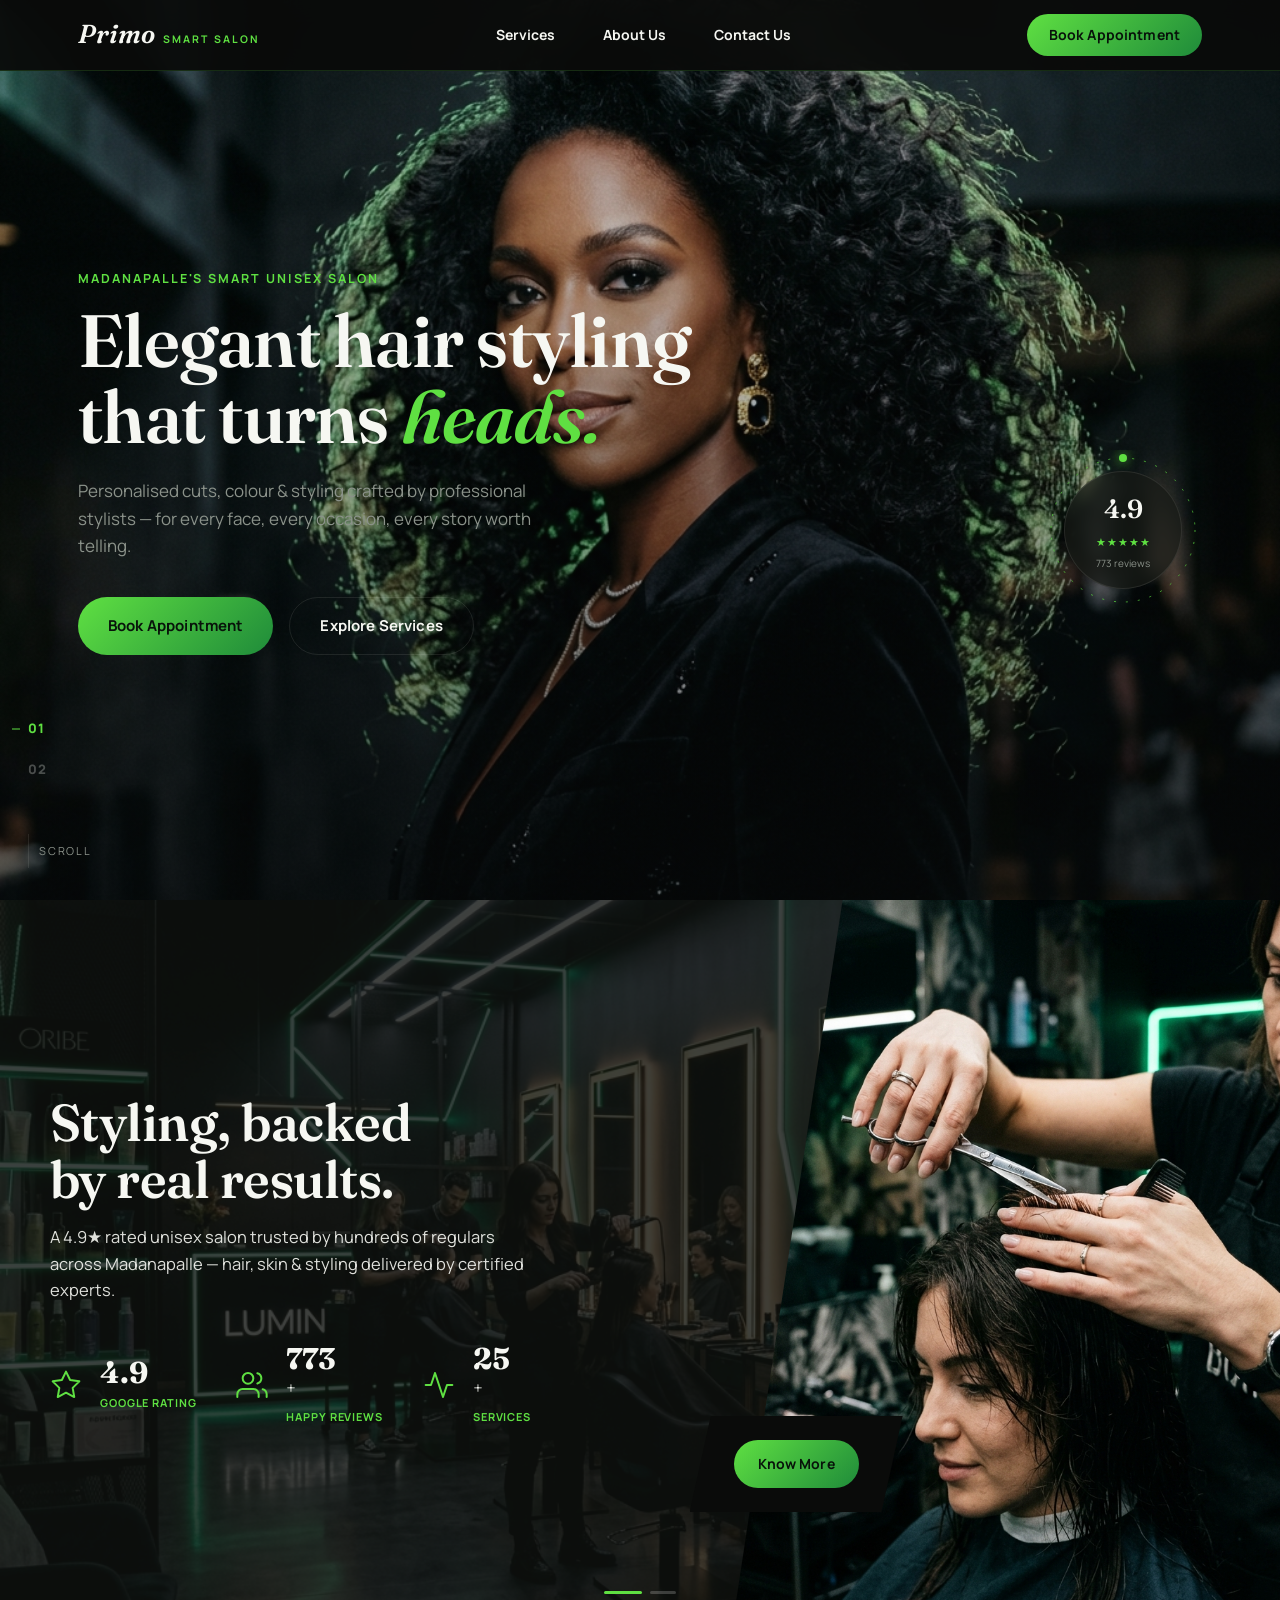
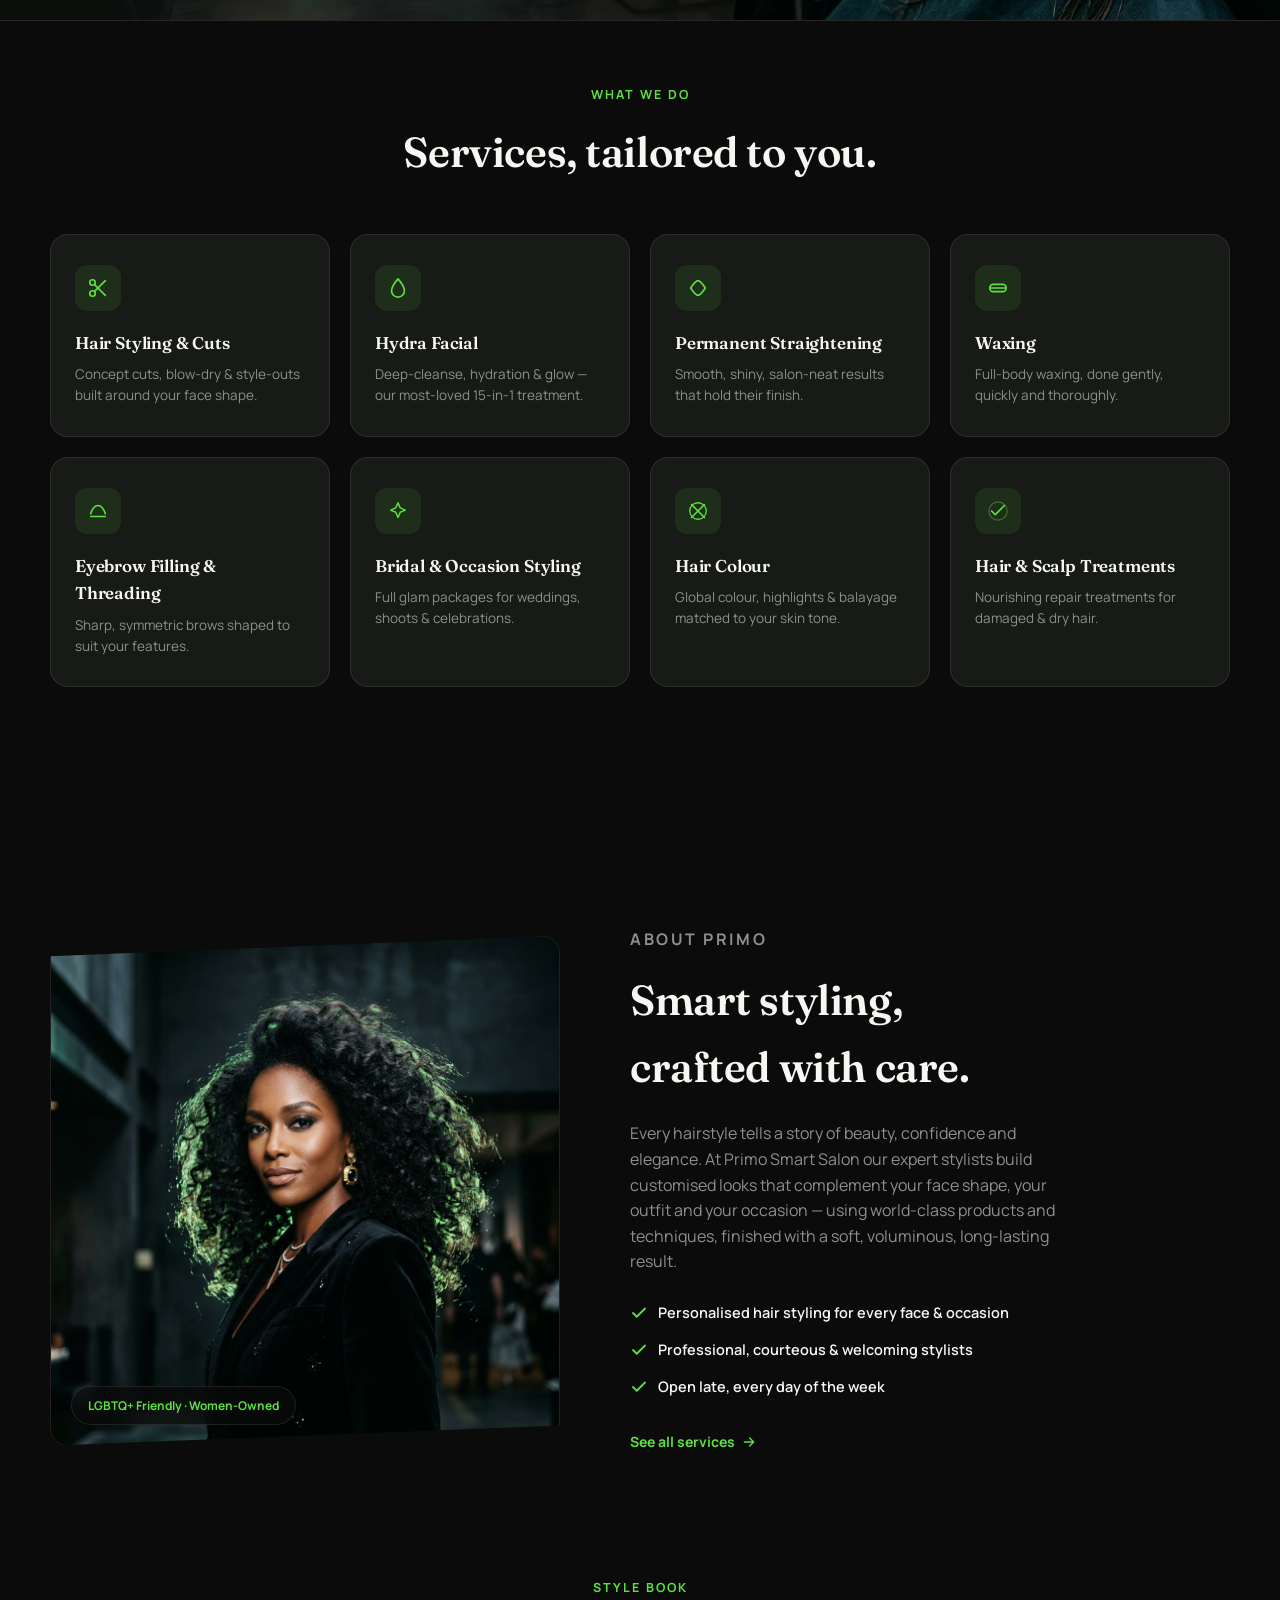
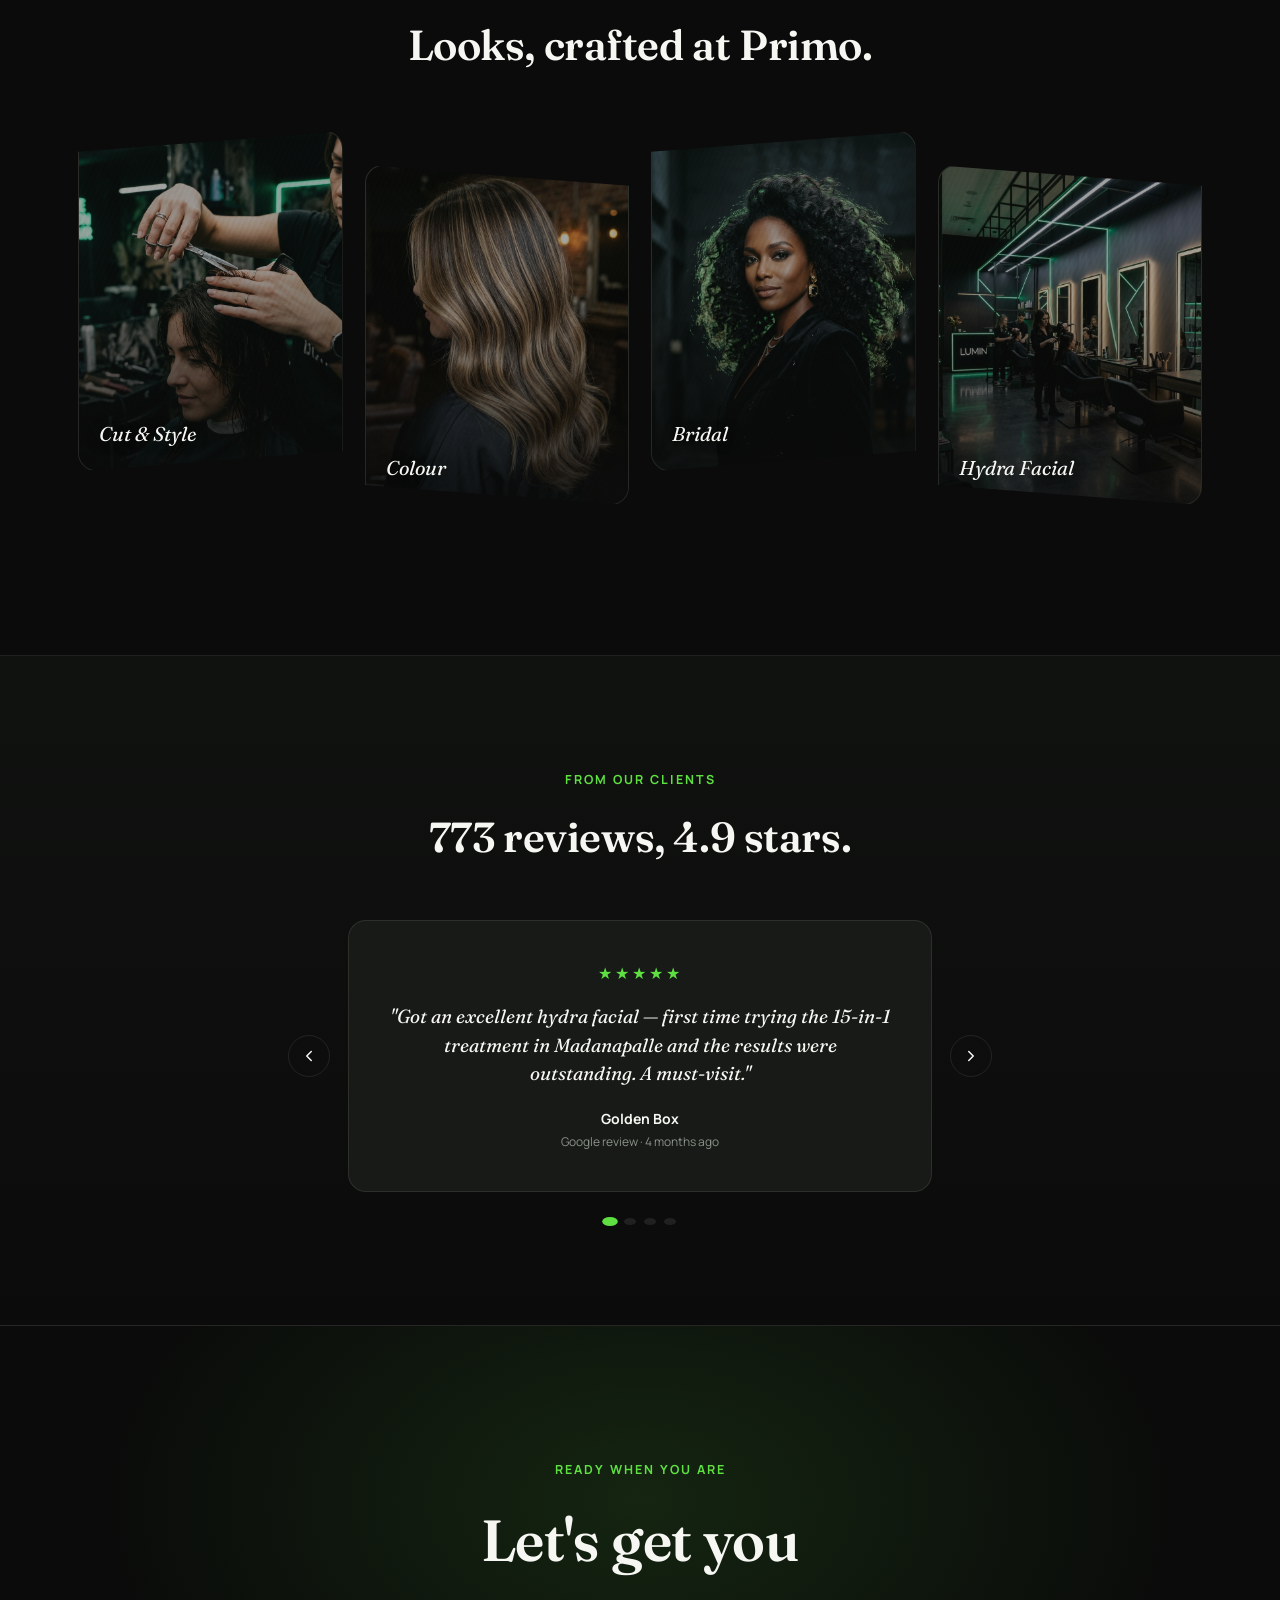
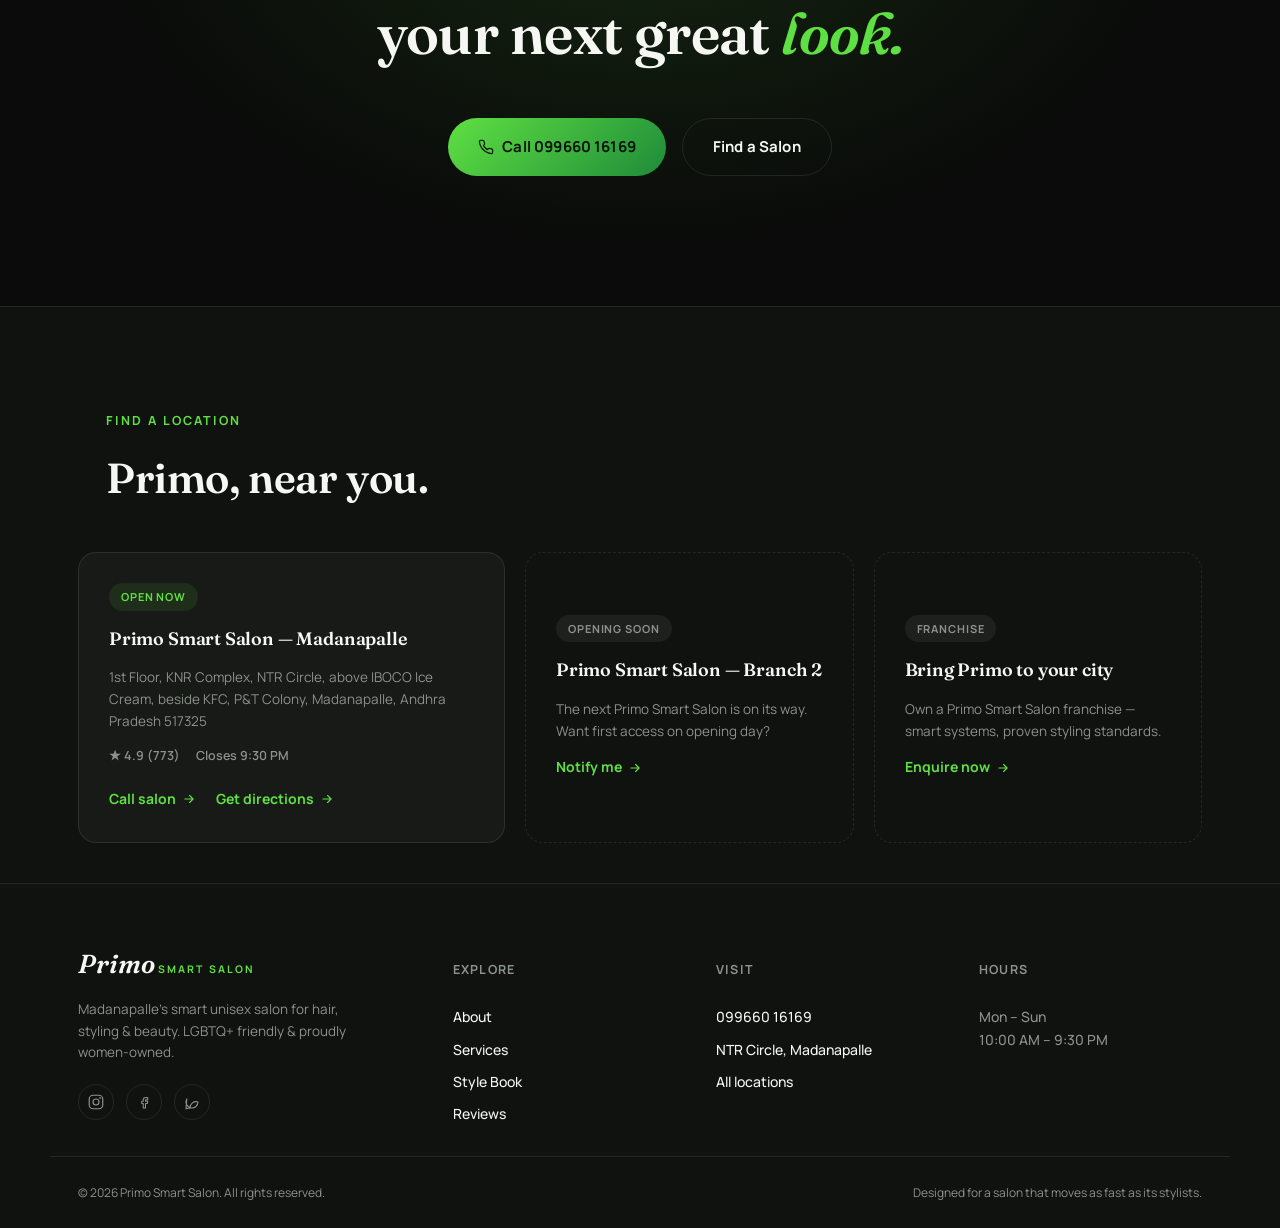
==== commit 939a2e1e: "Swap About and Services sections" ====
--- a/index.html
+++ b/index.html
@@ -167,6 +167,80 @@
 
   </div>
   <div class="pitch__dots" id="pitchDots"></div>
+</section>
+
+<!-- ================= SERVICES ================= -->
+<section class="services" id="services">
+  <div class="section-head">
+    <p class="eyebrow reveal">What we do</p>
+    <h2 class="reveal">Services, tailored to you.</h2>
+  </div>
+
+  <div class="services__grid">
+    <div class="service-card reveal">
+      <div class="service-card__icon">
+        <svg viewBox="0 0 24 24" fill="none"><circle cx="6" cy="6" r="3" stroke="currentColor" stroke-width="1.8"/><circle cx="6" cy="18" r="3" stroke="currentColor" stroke-width="1.8"/><path d="M20 4L8.5 15.5M8.5 8.5L20 20" stroke="currentColor" stroke-width="1.8" stroke-linecap="round"/></svg>
+      </div>
+      <h3>Hair Styling &amp; Cuts</h3>
+      <p>Concept cuts, blow-dry &amp; style-outs built around your face shape.</p>
+    </div>
+
+    <div class="service-card reveal">
+      <div class="service-card__icon">
+        <svg viewBox="0 0 24 24" fill="none"><path d="M12 2C12 2 5 10 5 15a7 7 0 0014 0c0-5-7-13-7-13z" stroke="currentColor" stroke-width="1.8" stroke-linejoin="round"/></svg>
+      </div>
+      <h3>Hydra Facial</h3>
+      <p>Deep-cleanse, hydration &amp; glow — our most-loved 15-in-1 treatment.</p>
+    </div>
+
+    <div class="service-card reveal">
+      <div class="service-card__icon">
+        <svg viewBox="0 0 24 24" fill="none"><path d="M4 12c4-6 6-8 8-8s4 2 8 8c-4 6-6 8-8 8s-4-2-8-8z" stroke="currentColor" stroke-width="1.8"/></svg>
+      </div>
+      <h3>Permanent Straightening</h3>
+      <p>Smooth, shiny, salon-neat results that hold their finish.</p>
+    </div>
+
+    <div class="service-card reveal">
+      <div class="service-card__icon">
+        <svg viewBox="0 0 24 24" fill="none"><path d="M3 12h18M3 12a4 4 0 004 4h10a4 4 0 004-4M3 12a4 4 0 014-4h10a4 4 0 014 4" stroke="currentColor" stroke-width="1.8" stroke-linecap="round"/></svg>
+      </div>
+      <h3>Waxing</h3>
+      <p>Full-body waxing, done gently, quickly and thoroughly.</p>
+    </div>
+
+    <div class="service-card reveal">
+      <div class="service-card__icon">
+        <svg viewBox="0 0 24 24" fill="none"><path d="M4 15c2-6 4-9 8-9s6 3 8 9" stroke="currentColor" stroke-width="1.8" stroke-linecap="round"/><path d="M4 18h16" stroke="currentColor" stroke-width="1.8" stroke-linecap="round"/></svg>
+      </div>
+      <h3>Eyebrow Filling &amp; Threading</h3>
+      <p>Sharp, symmetric brows shaped to suit your features.</p>
+    </div>
+
+    <div class="service-card reveal">
+      <div class="service-card__icon">
+        <svg viewBox="0 0 24 24" fill="none"><path d="M12 3l2.4 5.6L20 11l-5.6 2.4L12 19l-2.4-5.6L4 11l5.6-2.4L12 3z" stroke="currentColor" stroke-width="1.6" stroke-linejoin="round"/></svg>
+      </div>
+      <h3>Bridal &amp; Occasion Styling</h3>
+      <p>Full glam packages for weddings, shoots &amp; celebrations.</p>
+    </div>
+
+    <div class="service-card reveal">
+      <div class="service-card__icon">
+        <svg viewBox="0 0 24 24" fill="none"><path d="M12 2v20M2 12h20" stroke="currentColor" stroke-width="1.8" stroke-linecap="round" transform="rotate(45 12 12)"/><circle cx="12" cy="12" r="9" stroke="currentColor" stroke-width="1.4"/></svg>
+      </div>
+      <h3>Hair Colour</h3>
+      <p>Global colour, highlights &amp; balayage matched to your skin tone.</p>
+    </div>
+
+    <div class="service-card reveal">
+      <div class="service-card__icon">
+        <svg viewBox="0 0 24 24" fill="none"><path d="M5 12l4 4L19 6" stroke="currentColor" stroke-width="1.8" stroke-linecap="round" stroke-linejoin="round"/><circle cx="12" cy="12" r="10" stroke="currentColor" stroke-width="1.2" opacity="0.4"/></svg>
+      </div>
+      <h3>Hair &amp; Scalp Treatments</h3>
+      <p>Nourishing repair treatments for damaged &amp; dry hair.</p>
+    </div>
+  </div>
 </section>
 
 <!-- ================= ABOUT ================= -->
@@ -196,80 +270,6 @@
       <a href="#services" class="link-arrow reveal">See all services
         <svg width="16" height="16" viewBox="0 0 24 24" fill="none"><path d="M5 12h14M13 6l6 6-6 6" stroke="currentColor" stroke-width="2" stroke-linecap="round" stroke-linejoin="round"/></svg>
       </a>
-    </div>
-  </div>
-</section>
-
-<!-- ================= SERVICES ================= -->
-<section class="services" id="services">
-  <div class="section-head">
-    <p class="eyebrow reveal">What we do</p>
-    <h2 class="reveal">Services, tailored to you.</h2>
-  </div>
-
-  <div class="services__grid">
-    <div class="service-card reveal">
-      <div class="service-card__icon">
-        <svg viewBox="0 0 24 24" fill="none"><circle cx="6" cy="6" r="3" stroke="currentColor" stroke-width="1.8"/><circle cx="6" cy="18" r="3" stroke="currentColor" stroke-width="1.8"/><path d="M20 4L8.5 15.5M8.5 8.5L20 20" stroke="currentColor" stroke-width="1.8" stroke-linecap="round"/></svg>
-      </div>
-      <h3>Hair Styling &amp; Cuts</h3>
-      <p>Concept cuts, blow-dry &amp; style-outs built around your face shape.</p>
-    </div>
-
-    <div class="service-card reveal">
-      <div class="service-card__icon">
-        <svg viewBox="0 0 24 24" fill="none"><path d="M12 2C12 2 5 10 5 15a7 7 0 0014 0c0-5-7-13-7-13z" stroke="currentColor" stroke-width="1.8" stroke-linejoin="round"/></svg>
-      </div>
-      <h3>Hydra Facial</h3>
-      <p>Deep-cleanse, hydration &amp; glow — our most-loved 15-in-1 treatment.</p>
-    </div>
-
-    <div class="service-card reveal">
-      <div class="service-card__icon">
-        <svg viewBox="0 0 24 24" fill="none"><path d="M4 12c4-6 6-8 8-8s4 2 8 8c-4 6-6 8-8 8s-4-2-8-8z" stroke="currentColor" stroke-width="1.8"/></svg>
-      </div>
-      <h3>Permanent Straightening</h3>
-      <p>Smooth, shiny, salon-neat results that hold their finish.</p>
-    </div>
-
-    <div class="service-card reveal">
-      <div class="service-card__icon">
-        <svg viewBox="0 0 24 24" fill="none"><path d="M3 12h18M3 12a4 4 0 004 4h10a4 4 0 004-4M3 12a4 4 0 014-4h10a4 4 0 014 4" stroke="currentColor" stroke-width="1.8" stroke-linecap="round"/></svg>
-      </div>
-      <h3>Waxing</h3>
-      <p>Full-body waxing, done gently, quickly and thoroughly.</p>
-    </div>
-
-    <div class="service-card reveal">
-      <div class="service-card__icon">
-        <svg viewBox="0 0 24 24" fill="none"><path d="M4 15c2-6 4-9 8-9s6 3 8 9" stroke="currentColor" stroke-width="1.8" stroke-linecap="round"/><path d="M4 18h16" stroke="currentColor" stroke-width="1.8" stroke-linecap="round"/></svg>
-      </div>
-      <h3>Eyebrow Filling &amp; Threading</h3>
-      <p>Sharp, symmetric brows shaped to suit your features.</p>
-    </div>
-
-    <div class="service-card reveal">
-      <div class="service-card__icon">
-        <svg viewBox="0 0 24 24" fill="none"><path d="M12 3l2.4 5.6L20 11l-5.6 2.4L12 19l-2.4-5.6L4 11l5.6-2.4L12 3z" stroke="currentColor" stroke-width="1.6" stroke-linejoin="round"/></svg>
-      </div>
-      <h3>Bridal &amp; Occasion Styling</h3>
-      <p>Full glam packages for weddings, shoots &amp; celebrations.</p>
-    </div>
-
-    <div class="service-card reveal">
-      <div class="service-card__icon">
-        <svg viewBox="0 0 24 24" fill="none"><path d="M12 2v20M2 12h20" stroke="currentColor" stroke-width="1.8" stroke-linecap="round" transform="rotate(45 12 12)"/><circle cx="12" cy="12" r="9" stroke="currentColor" stroke-width="1.4"/></svg>
-      </div>
-      <h3>Hair Colour</h3>
-      <p>Global colour, highlights &amp; balayage matched to your skin tone.</p>
-    </div>
-
-    <div class="service-card reveal">
-      <div class="service-card__icon">
-        <svg viewBox="0 0 24 24" fill="none"><path d="M5 12l4 4L19 6" stroke="currentColor" stroke-width="1.8" stroke-linecap="round" stroke-linejoin="round"/><circle cx="12" cy="12" r="10" stroke="currentColor" stroke-width="1.2" opacity="0.4"/></svg>
-      </div>
-      <h3>Hair &amp; Scalp Treatments</h3>
-      <p>Nourishing repair treatments for damaged &amp; dry hair.</p>
     </div>
   </div>
 </section>
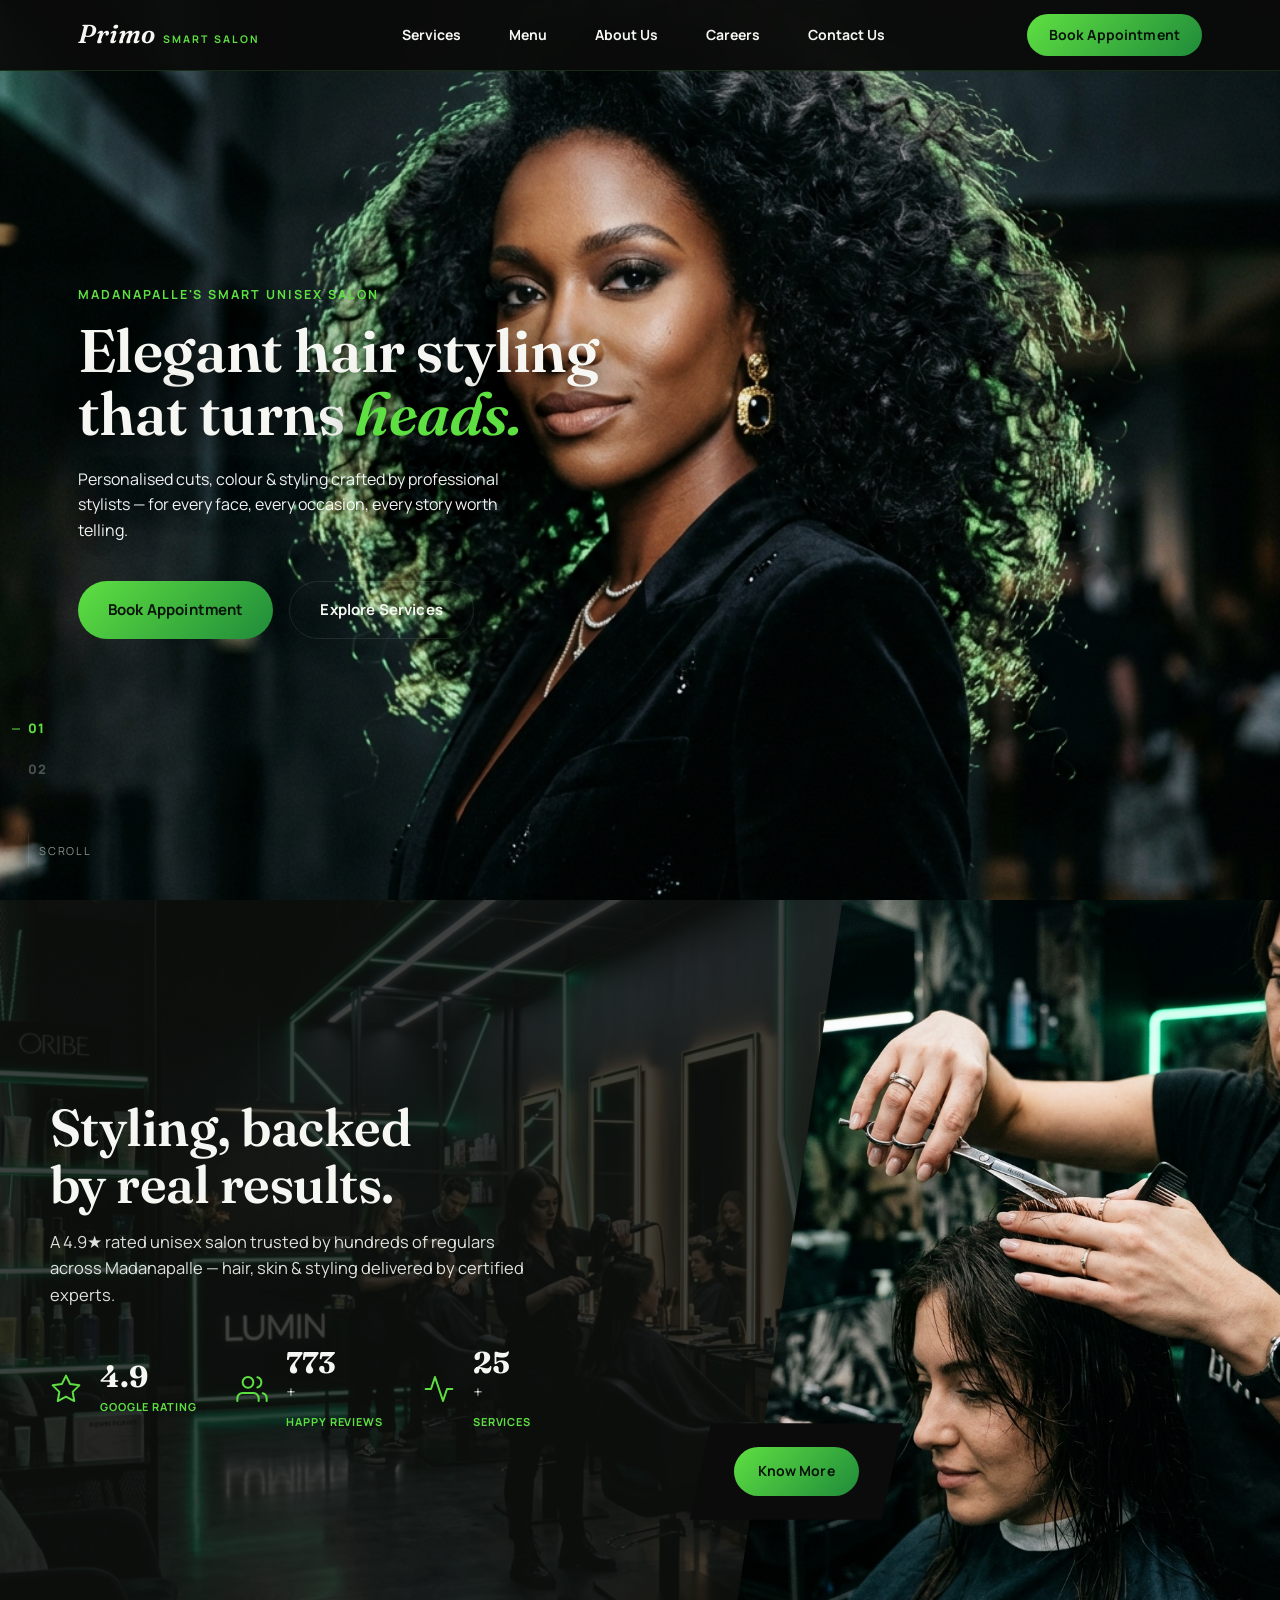
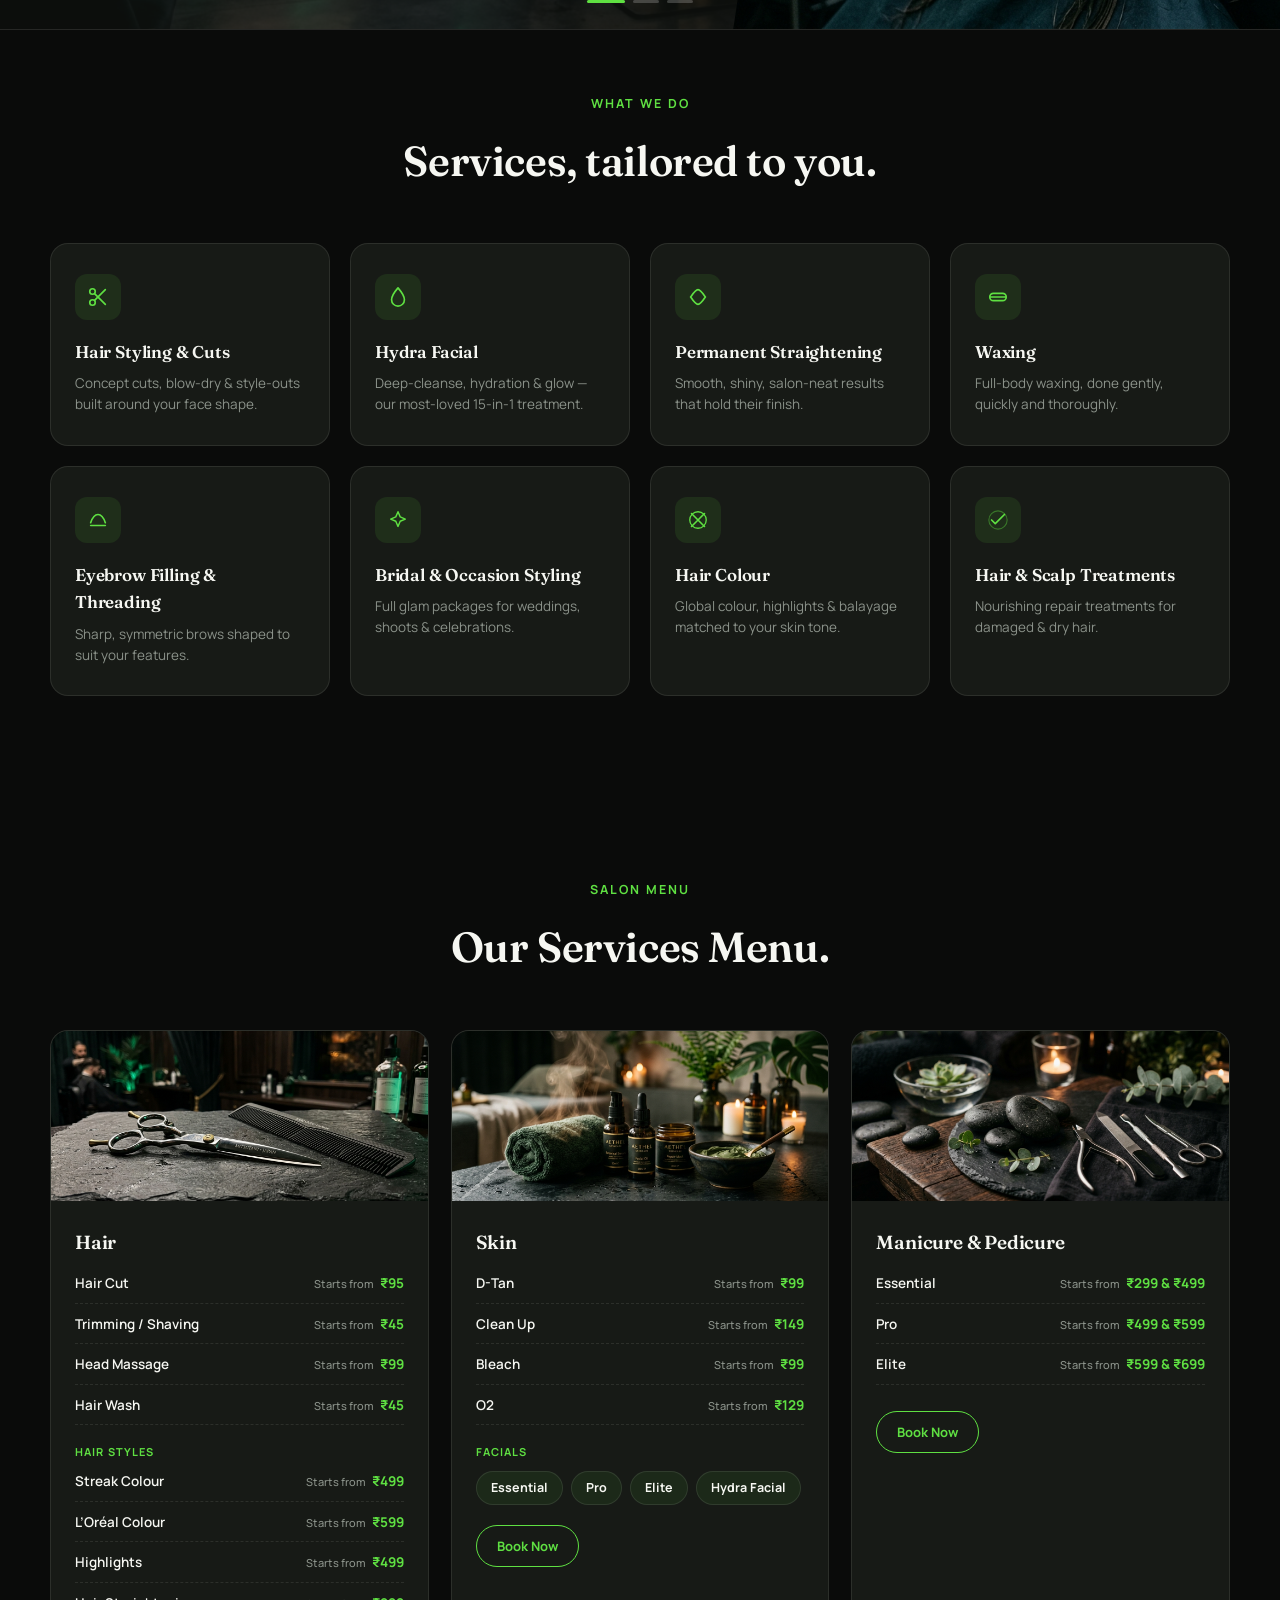
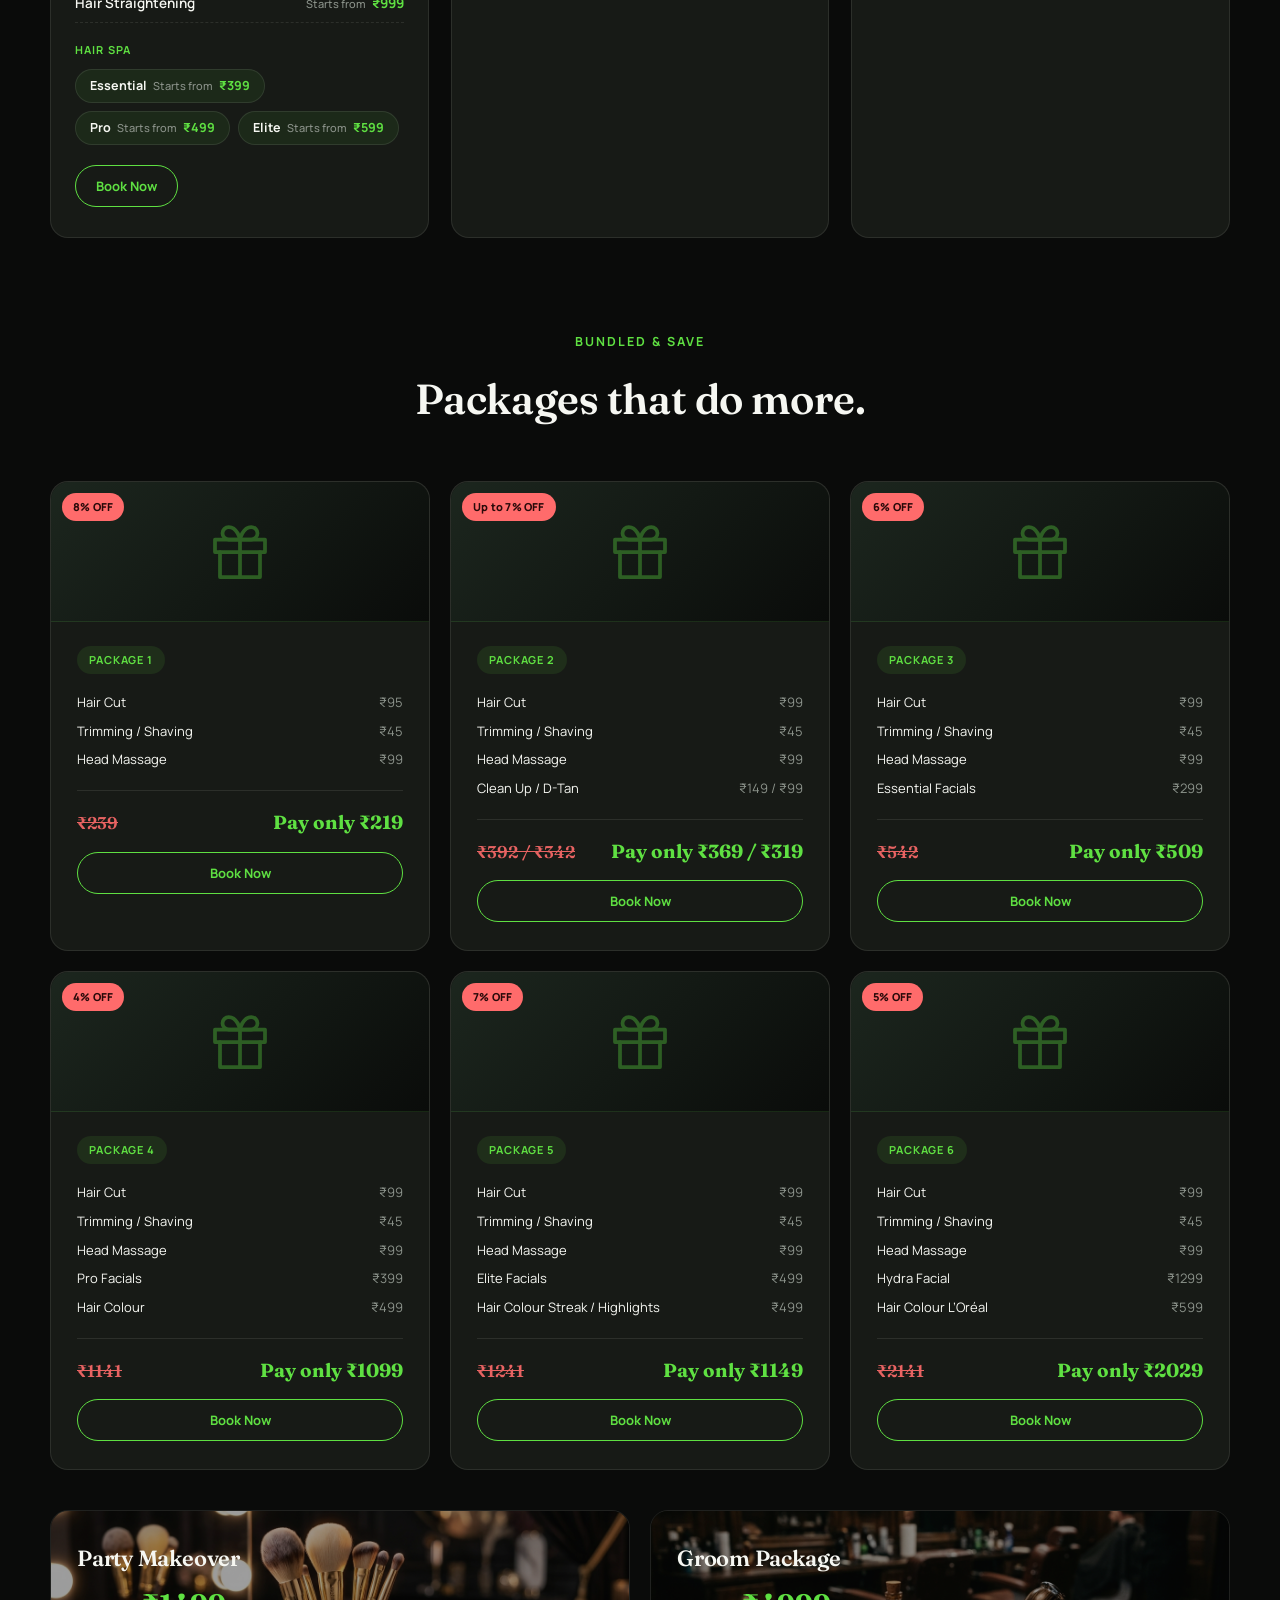
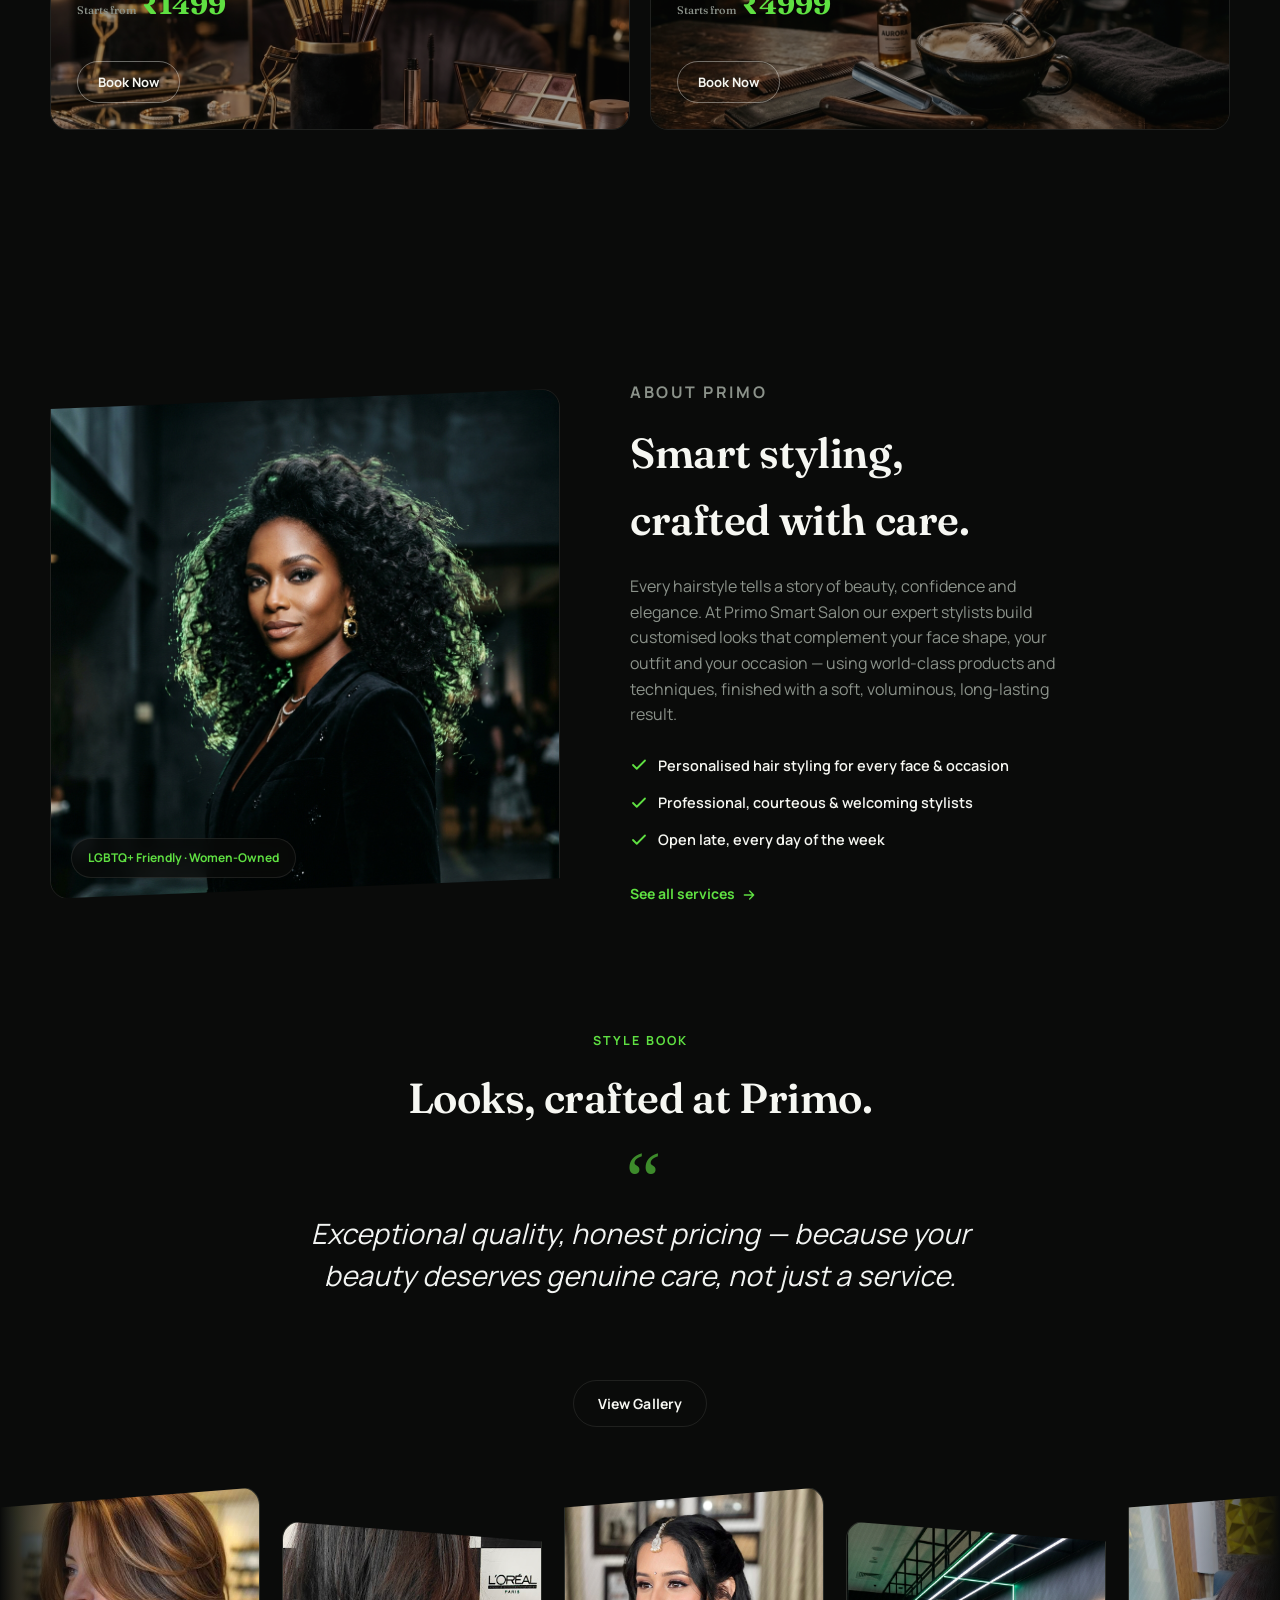
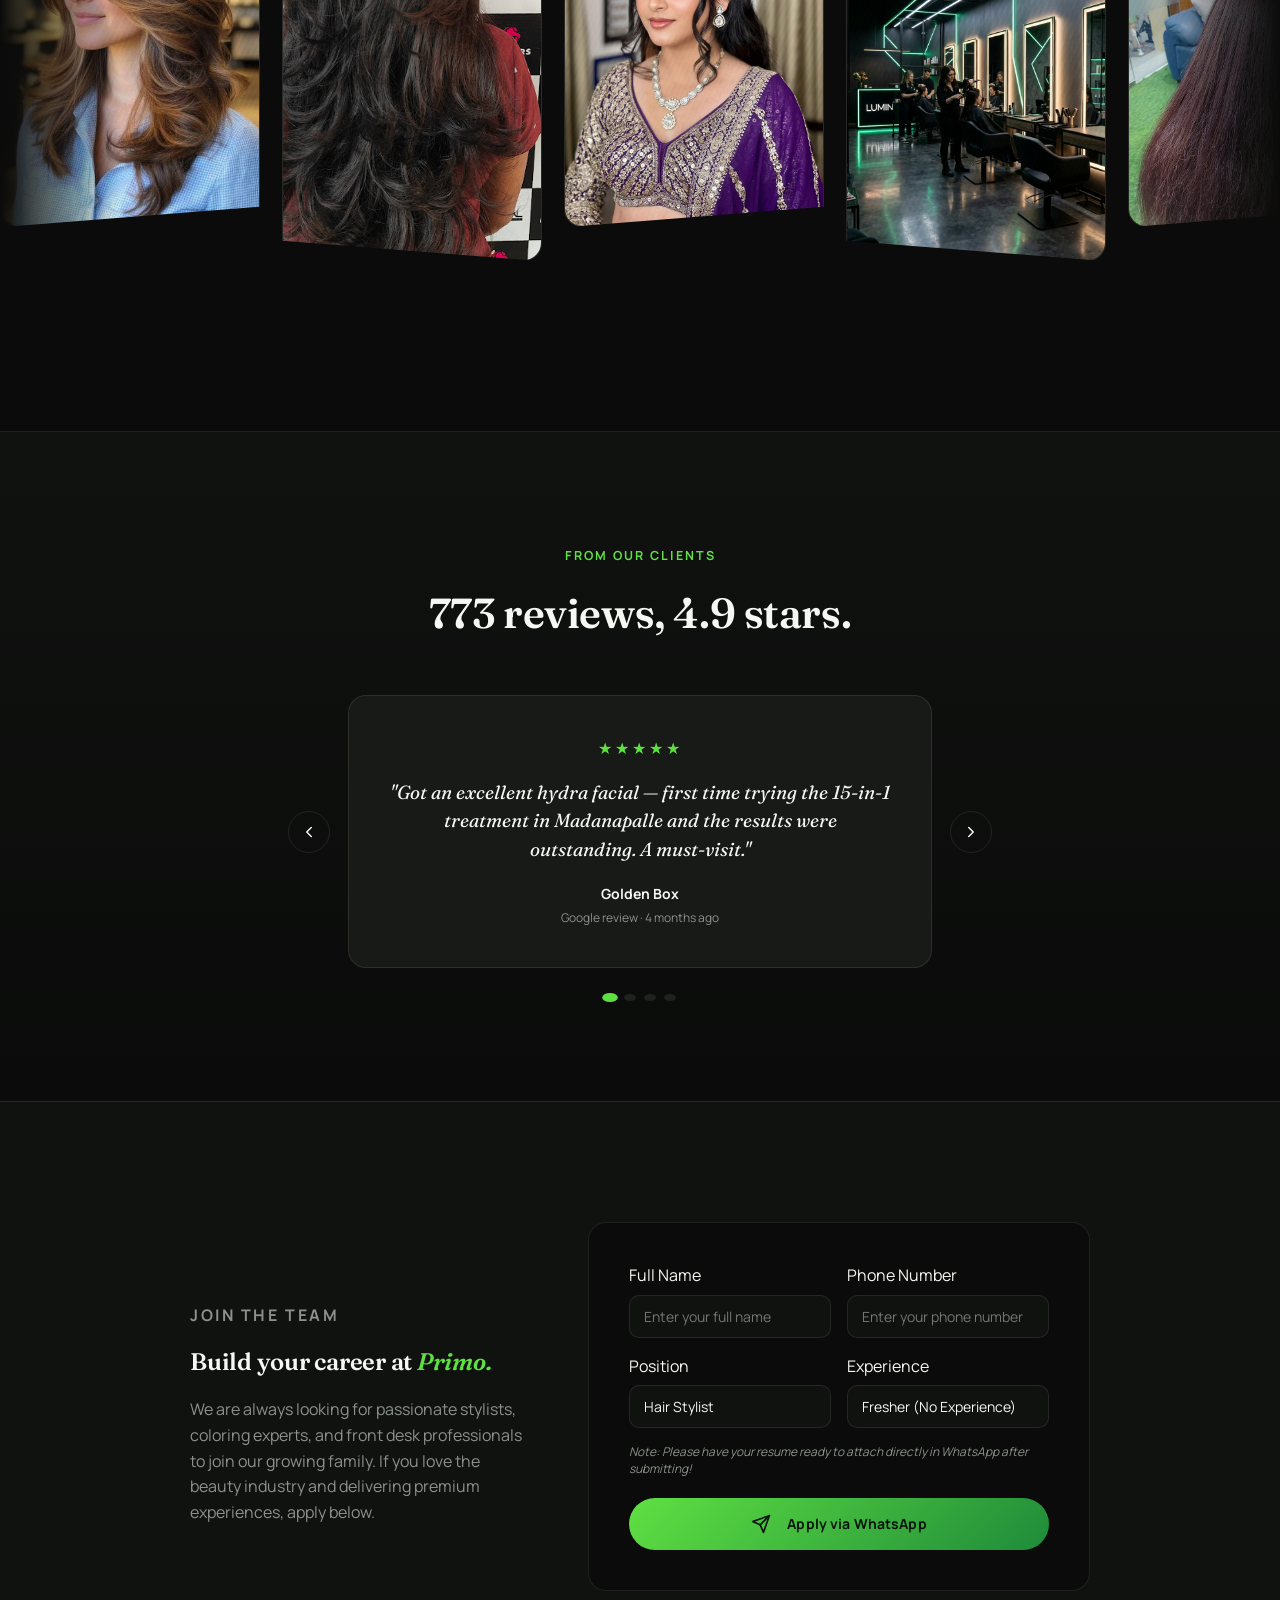
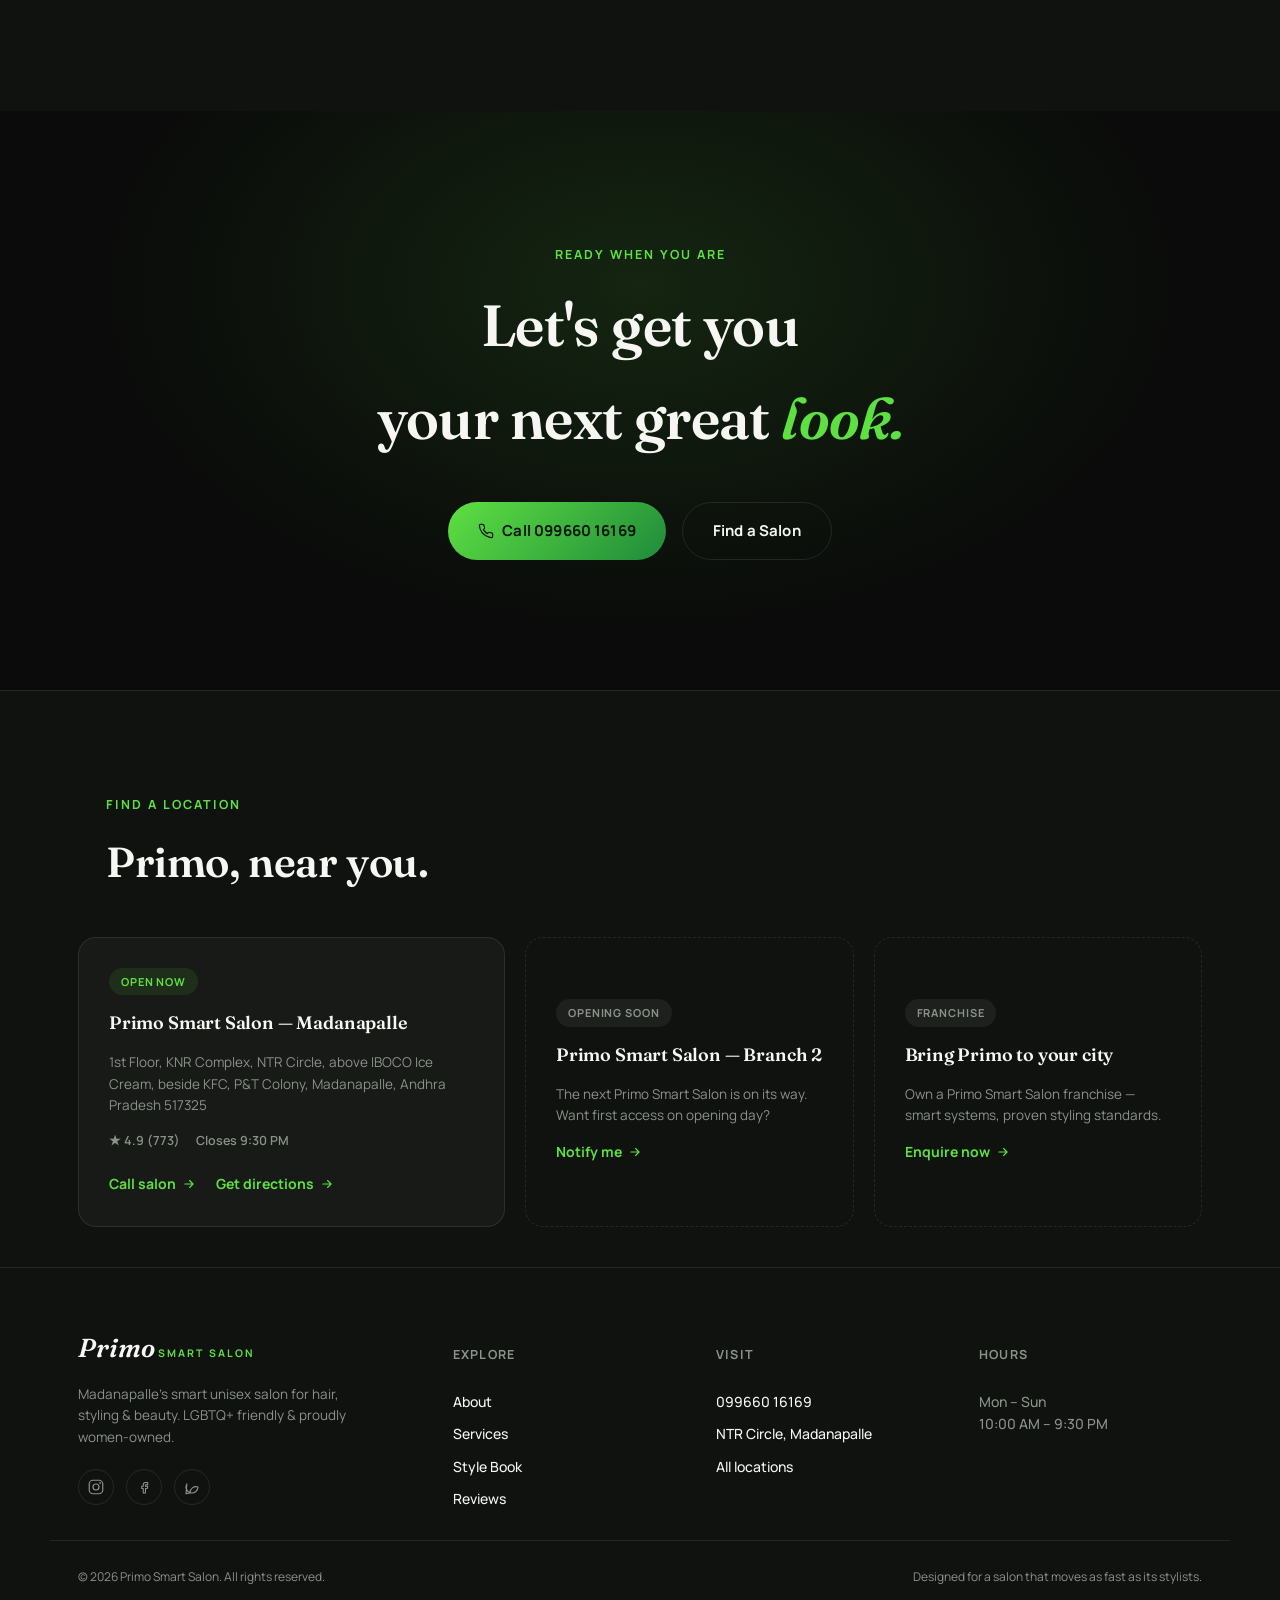
==== commit ed5605ed: "Initial commit: Primo Smart Salon v1 static site Co-Authored-By: Claude Opus 5.5 <noreply@anthropic." ====
--- a/index.html
+++ b/index.html
@@ -22,12 +22,14 @@
 
     <nav class="nav__links" id="navLinks">
       <a href="#services" data-link>Services</a>
+      <a href="#pricing" data-link>Menu</a>
       <a href="#about" data-link>About Us</a>
+      <a href="#careers" data-link>Careers</a>
       <a href="#contact" data-link>Contact Us</a>
     </nav>
 
     <div class="nav__actions">
-      <a href="#book" class="btn btn--primary btn--glow nav__book" id="navBookBtn">
+      <a href="#book" class="btn btn--primary btn--glow nav__book" id="navBookBtn" data-book-group="all">
         <span>Book Appointment</span>
       </a>
       <button class="nav__burger" id="burgerBtn" aria-label="Open menu" aria-expanded="false">
@@ -38,9 +40,11 @@
 
   <!-- mobile menu -->
   <div class="nav__mobile" id="navMobile">
-    <a href="#book" class="btn btn--primary btn--glow" style="margin: 16px 28px; justify-content:center;" data-link>Book Appointment</a>
+    <a href="#book" class="btn btn--primary btn--glow" style="margin: 16px 28px; justify-content:center;" data-link data-book-group="all">Book Appointment</a>
     <a href="#services" data-link>Services</a>
+    <a href="#pricing" data-link>Menu</a>
     <a href="#about" data-link>About Us</a>
+    <a href="#careers" data-link>Careers</a>
     <a href="#contact" data-link>Contact Us</a>
   </div>
 </header>
@@ -51,7 +55,7 @@
   <img src="assets/hero_model.png" style="position:absolute;inset:0;width:100%;height:100%;object-fit:cover;" alt=""/>
   
   <!-- Add your salon .mp4 video file here. Replace the src URL with your actual file path -->
-  <video class="hero__video" id="heroVideoDesktop" autoplay muted loop playsinline src="https://www.w3schools.com/html/mov_bbb.mp4"></video>
+  <video class="hero__video" id="heroVideoDesktop" autoplay muted loop playsinline src="assets/hero_video.mp4"></video>
   <div class="hero__overlay"></div>
 
   <div class="hero__index reveal" aria-hidden="true">
@@ -69,23 +73,11 @@
       for every face, every occasion, every story worth telling.
     </p>
     <div class="hero__cta reveal">
-      <a href="#book" class="btn btn--primary btn--glow btn--lg">Book Appointment</a>
+      <a href="#book" class="btn btn--primary btn--glow btn--lg" data-book-group="all">Book Appointment</a>
       <a href="#services" class="btn btn--ghost btn--lg">Explore Services</a>
     </div>
   </div>
 
-  <!-- signature element: orbiting trust ring -->
-  <a href="#reviews" class="trust-ring reveal" aria-label="4.9 rating, 773 reviews on Google">
-    <svg class="trust-ring__orbit" viewBox="0 0 160 160">
-      <circle cx="80" cy="80" r="72" class="trust-ring__dash"/>
-      <circle cx="80" cy="8" r="4" class="trust-ring__dot"/>
-    </svg>
-    <div class="trust-ring__core">
-      <span class="trust-ring__score">4.9</span>
-      <span class="trust-ring__stars">★★★★★</span>
-      <span class="trust-ring__count">773 reviews</span>
-    </div>
-  </a>
 
   <div class="hero__scroll-cue" aria-hidden="true">
     <span></span>
@@ -135,7 +127,7 @@
       <img src="assets/hero_model.png" class="pitch__bg" alt=""/>
       <div class="pitch__left reveal">
         <h2>Bring Primo<br>to your city.</h2>
-        <p class="pitch__copy">Own a Primo Smart Salon franchise — smart systems, proven styling standards, and support to get you open fast.</p>
+        <p class="pitch__copy">Own a Primo Smart Salon franchise - smart systems, proven styling standards, and support to get you open fast.</p>
         <ul class="pitch__stats">
           <li>
             <svg viewBox="0 0 24 24" width="32" height="32" fill="none" stroke="#5FE042" stroke-width="1.5" stroke-linecap="round" stroke-linejoin="round"><path d="M3 9l9-7 9 7v11a2 2 0 01-2 2H5a2 2 0 01-2-2z"></path><polyline points="9 22 9 12 15 12 15 22"></polyline></svg>
@@ -159,12 +151,39 @@
       </div>
       <div class="pitch__right reveal">
         <img src="assets/primo_color.png" alt="Primo Salon Franchise" class="pitch__img" />
-        <div class="pitch__action">
-          <a href="#contact" class="btn btn--primary btn--glow">Join Now</a>
-        </div>
-      </div>
-    </div>
-
+        <div class="pitch__cta">
+          <a href="#contact" class="btn btn--primary" data-link>Franchise Enquiries</a>
+        </div>
+      </div>
+    </div>
+
+    <div class="pitch__slide">
+      <img src="assets/salon_interior.png" class="pitch__bg" alt=""/>
+      <div class="pitch__left reveal">
+        <h2>Your special day,<br>perfected.</h2>
+        <p class="pitch__copy">From flawless bridal makeup to premium groom styling, our experts ensure you look absolutely stunning when it matters most.</p>
+        <ul class="pitch__stats">
+          <li>
+            <svg viewBox="0 0 24 24" width="32" height="32" fill="none" stroke="#5FE042" stroke-width="1.5" stroke-linecap="round" stroke-linejoin="round"><path d="M12 2l3.09 6.26L22 9.27l-5 4.87 1.18 6.88L12 17.77l-6.18 3.25L7 14.14 2 9.27l6.91-1.01L12 2z"></path></svg>
+            <div class="pitch__stat-text">
+              <span class="pitch__num" data-count="100">0</span><i>+</i><small>Makeovers</small>
+            </div>
+          </li>
+          <li>
+            <svg viewBox="0 0 24 24" width="32" height="32" fill="none" stroke="#5FE042" stroke-width="1.5" stroke-linecap="round" stroke-linejoin="round"><path d="M20 21v-2a4 4 0 00-4-4H8a4 4 0 00-4 4v2"></path><circle cx="12" cy="7" r="4"></circle></svg>
+            <div class="pitch__stat-text">
+              <span class="pitch__num" data-count="15">0</span><i>+</i><small>Bridal Experts</small>
+            </div>
+          </li>
+        </ul>
+      </div>
+      <div class="pitch__right reveal">
+        <img src="assets/bridal.jpg" alt="Bridal Makeover at Primo" class="pitch__img" style="object-position: top center;" />
+        <div class="pitch__cta" style="position: absolute; bottom: 32px; left: 32px;">
+          <!-- Empty spacer to match styling -->
+        </div>
+      </div>
+    </div>
   </div>
   <div class="pitch__dots" id="pitchDots"></div>
 </section>
@@ -239,6 +258,219 @@
       </div>
       <h3>Hair &amp; Scalp Treatments</h3>
       <p>Nourishing repair treatments for damaged &amp; dry hair.</p>
+    </div>
+  </div>
+</section>
+
+<!-- ================= PRICING & PACKAGES ================= -->
+<section class="pricing" id="pricing">
+  <div class="section-head">
+    <p class="eyebrow reveal">Salon Menu</p>
+    <h2 class="reveal">Our Services Menu.</h2>
+  </div>
+
+  <div class="pricing__groups">
+    <div class="pricing__group reveal">
+      <div class="pricing__media"><img src="assets/pricing_hair.png" alt="Hair cut &amp; styling at Primo"/></div>
+      <div class="pricing__body">
+        <h3 class="pricing__group-title">Hair</h3>
+        <ul class="price-list">
+          <li><span>Hair Cut</span><span>₹95</span></li>
+          <li><span>Trimming / Shaving</span><span>₹45</span></li>
+          <li><span>Head Massage</span><span>₹99</span></li>
+          <li><span>Hair Wash</span><span>₹45</span></li>
+        </ul>
+        <p class="price-subhead">Hair Styles</p>
+        <ul class="price-list">
+          <li><span>Streak Colour</span><span>₹499</span></li>
+          <li><span>L&rsquo;Oréal Colour</span><span>₹599</span></li>
+          <li><span>Highlights</span><span>₹499</span></li>
+          <li><span>Hair Straightening</span><span>₹999</span></li>
+        </ul>
+        <p class="price-subhead">Hair Spa</p>
+        <div class="price-tiers">
+          <div class="price-tier"><span>Essential</span><strong>₹399</strong></div>
+          <div class="price-tier"><span>Pro</span><strong>₹499</strong></div>
+          <div class="price-tier"><span>Elite</span><strong>₹599</strong></div>
+        </div>
+        <button type="button" class="pricing__book-btn" data-book-group="all">Book Now</button>
+      </div>
+    </div>
+
+    <div class="pricing__group reveal">
+      <div class="pricing__media"><img src="assets/pricing_skin.png" alt="Facial treatment at Primo"/></div>
+      <div class="pricing__body">
+        <h3 class="pricing__group-title">Skin</h3>
+        <ul class="price-list">
+          <li><span>D-Tan</span><span>₹99</span></li>
+          <li><span>Clean Up</span><span>₹149</span></li>
+          <li><span>Bleach</span><span>₹99</span></li>
+          <li><span>O2</span><span>₹129</span></li>
+        </ul>
+        <p class="price-subhead">Facials</p>
+        <div class="price-tiers">
+          <div class="price-tier"><span>Essential</span></div>
+          <div class="price-tier"><span>Pro</span></div>
+          <div class="price-tier"><span>Elite</span></div>
+          <div class="price-tier"><span>Hydra Facial</span></div>
+        </div>
+        <button type="button" class="pricing__book-btn" data-book-group="all">Book Now</button>
+      </div>
+    </div>
+
+    <div class="pricing__group reveal">
+      <div class="pricing__media"><img src="assets/pricing_spa.png" alt="Manicure and pedicure at Primo"/></div>
+      <div class="pricing__body">
+        <h3 class="pricing__group-title">Manicure &amp; Pedicure</h3>
+        <ul class="price-list">
+          <li><span>Essential</span><span>₹299 &amp; ₹499</span></li>
+          <li><span>Pro</span><span>₹499 &amp; ₹599</span></li>
+          <li><span>Elite</span><span>₹599 &amp; ₹699</span></li>
+        </ul>
+        <button type="button" class="pricing__book-btn" data-book-group="all">Book Now</button>
+      </div>
+    </div>
+  </div>
+
+  <div class="section-head">
+    <p class="eyebrow reveal">Bundled &amp; save</p>
+    <h2 class="reveal">Packages that do more.</h2>
+  </div>
+
+  <div class="package-grid">
+    <div class="package-card reveal">
+      <div class="package-card__media">
+        <svg class="package-icon" viewBox="0 0 24 24" fill="none" stroke="currentColor" stroke-width="1.5" stroke-linecap="round" stroke-linejoin="round"><polyline points="20 12 20 22 4 22 4 12"></polyline><rect x="2" y="7" width="20" height="5"></rect><line x1="12" y1="22" x2="12" y2="7"></line><path d="M12 7H7.5a2.5 2.5 0 0 1 0-5C11 2 12 7 12 7z"></path><path d="M12 7h4.5a2.5 2.5 0 0 0 0-5C13 2 12 7 12 7z"></path></svg>
+        <span class="package-card__badge">8% OFF</span>
+      </div>
+      <span class="package-card__tag">Package 1</span>
+      <ul class="package-card__items">
+        <li><span>Hair Cut</span><span>₹95</span></li>
+        <li><span>Trimming / Shaving</span><span>₹45</span></li>
+        <li><span>Head Massage</span><span>₹99</span></li>
+      </ul>
+      <div class="package-card__price">
+        <span class="package-card__total">₹239</span>
+        <span class="package-card__payonly">Pay only ₹219</span>
+      </div>
+      <button type="button" class="package-card__book" data-book-group="all">Book Now</button>
+    </div>
+
+    <div class="package-card reveal">
+      <div class="package-card__media">
+        <svg class="package-icon" viewBox="0 0 24 24" fill="none" stroke="currentColor" stroke-width="1.5" stroke-linecap="round" stroke-linejoin="round"><polyline points="20 12 20 22 4 22 4 12"></polyline><rect x="2" y="7" width="20" height="5"></rect><line x1="12" y1="22" x2="12" y2="7"></line><path d="M12 7H7.5a2.5 2.5 0 0 1 0-5C11 2 12 7 12 7z"></path><path d="M12 7h4.5a2.5 2.5 0 0 0 0-5C13 2 12 7 12 7z"></path></svg>
+        <span class="package-card__badge">Up to 7% OFF</span>
+      </div>
+      <span class="package-card__tag">Package 2</span>
+      <ul class="package-card__items">
+        <li><span>Hair Cut</span><span>₹99</span></li>
+        <li><span>Trimming / Shaving</span><span>₹45</span></li>
+        <li><span>Head Massage</span><span>₹99</span></li>
+        <li><span>Clean Up / D-Tan</span><span>₹149 / ₹99</span></li>
+      </ul>
+      <div class="package-card__price">
+        <span class="package-card__total">₹392 / ₹342</span>
+        <span class="package-card__payonly">Pay only ₹369 / ₹319</span>
+      </div>
+      <button type="button" class="package-card__book" data-book-group="all">Book Now</button>
+    </div>
+
+    <div class="package-card reveal">
+      <div class="package-card__media">
+        <svg class="package-icon" viewBox="0 0 24 24" fill="none" stroke="currentColor" stroke-width="1.5" stroke-linecap="round" stroke-linejoin="round"><polyline points="20 12 20 22 4 22 4 12"></polyline><rect x="2" y="7" width="20" height="5"></rect><line x1="12" y1="22" x2="12" y2="7"></line><path d="M12 7H7.5a2.5 2.5 0 0 1 0-5C11 2 12 7 12 7z"></path><path d="M12 7h4.5a2.5 2.5 0 0 0 0-5C13 2 12 7 12 7z"></path></svg>
+        <span class="package-card__badge">6% OFF</span>
+      </div>
+      <span class="package-card__tag">Package 3</span>
+      <ul class="package-card__items">
+        <li><span>Hair Cut</span><span>₹99</span></li>
+        <li><span>Trimming / Shaving</span><span>₹45</span></li>
+        <li><span>Head Massage</span><span>₹99</span></li>
+        <li><span>Essential Facials</span><span>₹299</span></li>
+      </ul>
+      <div class="package-card__price">
+        <span class="package-card__total">₹542</span>
+        <span class="package-card__payonly">Pay only ₹509</span>
+      </div>
+      <button type="button" class="package-card__book" data-book-group="all">Book Now</button>
+    </div>
+
+    <div class="package-card reveal">
+      <div class="package-card__media">
+        <svg class="package-icon" viewBox="0 0 24 24" fill="none" stroke="currentColor" stroke-width="1.5" stroke-linecap="round" stroke-linejoin="round"><polyline points="20 12 20 22 4 22 4 12"></polyline><rect x="2" y="7" width="20" height="5"></rect><line x1="12" y1="22" x2="12" y2="7"></line><path d="M12 7H7.5a2.5 2.5 0 0 1 0-5C11 2 12 7 12 7z"></path><path d="M12 7h4.5a2.5 2.5 0 0 0 0-5C13 2 12 7 12 7z"></path></svg>
+        <span class="package-card__badge">4% OFF</span>
+      </div>
+      <span class="package-card__tag">Package 4</span>
+      <ul class="package-card__items">
+        <li><span>Hair Cut</span><span>₹99</span></li>
+        <li><span>Trimming / Shaving</span><span>₹45</span></li>
+        <li><span>Head Massage</span><span>₹99</span></li>
+        <li><span>Pro Facials</span><span>₹399</span></li>
+        <li><span>Hair Colour</span><span>₹499</span></li>
+      </ul>
+      <div class="package-card__price">
+        <span class="package-card__total">₹1141</span>
+        <span class="package-card__payonly">Pay only ₹1099</span>
+      </div>
+      <button type="button" class="package-card__book" data-book-group="all">Book Now</button>
+    </div>
+
+    <div class="package-card reveal">
+      <div class="package-card__media">
+        <svg class="package-icon" viewBox="0 0 24 24" fill="none" stroke="currentColor" stroke-width="1.5" stroke-linecap="round" stroke-linejoin="round"><polyline points="20 12 20 22 4 22 4 12"></polyline><rect x="2" y="7" width="20" height="5"></rect><line x1="12" y1="22" x2="12" y2="7"></line><path d="M12 7H7.5a2.5 2.5 0 0 1 0-5C11 2 12 7 12 7z"></path><path d="M12 7h4.5a2.5 2.5 0 0 0 0-5C13 2 12 7 12 7z"></path></svg>
+        <span class="package-card__badge">7% OFF</span>
+      </div>
+      <span class="package-card__tag">Package 5</span>
+      <ul class="package-card__items">
+        <li><span>Hair Cut</span><span>₹99</span></li>
+        <li><span>Trimming / Shaving</span><span>₹45</span></li>
+        <li><span>Head Massage</span><span>₹99</span></li>
+        <li><span>Elite Facials</span><span>₹499</span></li>
+        <li><span>Hair Colour Streak / Highlights</span><span>₹499</span></li>
+      </ul>
+      <div class="package-card__price">
+        <span class="package-card__total">₹1241</span>
+        <span class="package-card__payonly">Pay only ₹1149</span>
+      </div>
+      <button type="button" class="package-card__book" data-book-group="all">Book Now</button>
+    </div>
+
+    <div class="package-card reveal">
+      <div class="package-card__media">
+        <svg class="package-icon" viewBox="0 0 24 24" fill="none" stroke="currentColor" stroke-width="1.5" stroke-linecap="round" stroke-linejoin="round"><polyline points="20 12 20 22 4 22 4 12"></polyline><rect x="2" y="7" width="20" height="5"></rect><line x1="12" y1="22" x2="12" y2="7"></line><path d="M12 7H7.5a2.5 2.5 0 0 1 0-5C11 2 12 7 12 7z"></path><path d="M12 7h4.5a2.5 2.5 0 0 0 0-5C13 2 12 7 12 7z"></path></svg>
+        <span class="package-card__badge">5% OFF</span>
+      </div>
+      <span class="package-card__tag">Package 6</span>
+      <ul class="package-card__items">
+        <li><span>Hair Cut</span><span>₹99</span></li>
+        <li><span>Trimming / Shaving</span><span>₹45</span></li>
+        <li><span>Head Massage</span><span>₹99</span></li>
+        <li><span>Hydra Facial</span><span>₹1299</span></li>
+        <li><span>Hair Colour L&rsquo;Oréal</span><span>₹599</span></li>
+      </ul>
+      <div class="package-card__price">
+        <span class="package-card__total">₹2141</span>
+        <span class="package-card__payonly">Pay only ₹2029</span>
+      </div>
+      <button type="button" class="package-card__book" data-book-group="all">Book Now</button>
+    </div>
+  </div>
+
+  <div class="package-feature-grid">
+    <div class="package-feature reveal">
+      <img src="assets/pricing_party.png" alt="Party makeover at Primo" class="package-feature__img"/>
+      <div class="package-feature__body">
+        <h3>Party Makeover</h3>
+        <p class="package-feature__price">₹1499</p>
+        <button type="button" class="package-feature__book" data-book-group="all">Book Now</button>
+      </div>
+    </div>
+    <div class="package-feature reveal">
+      <img src="assets/pricing_groom.png" alt="Groom package at Primo" class="package-feature__img"/>
+      <div class="package-feature__body">
+        <h3>Groom Package</h3>
+        <p class="package-feature__price">₹4999</p>
+        <button type="button" class="package-feature__book" data-book-group="all">Book Now</button>
+      </div>
     </div>
   </div>
 </section>
@@ -279,14 +511,56 @@
   <div class="section-head">
     <p class="eyebrow reveal">Style book</p>
     <h2 class="reveal">Looks, crafted at Primo.</h2>
-  </div>
-  <div class="gallery__grid" id="galleryGrid">
-    <div class="gallery__item reveal" style="--tint:#5FE042"><img src="assets/primo_cut.png" class="gallery__bg" alt=""/> <span>Cut &amp; Style</span></div>
-    <div class="gallery__item gallery__item--offset reveal" style="--tint:#1F8B3A"><img src="assets/primo_color.png" class="gallery__bg" alt=""/> <span>Colour</span></div>
-    <div class="gallery__item reveal" style="--tint:#8B928A"><img src="assets/hero_model.png" class="gallery__bg" alt=""/> <span>Bridal</span></div>
-    <div class="gallery__item gallery__item--offset reveal" style="--tint:#5FE042"><img src="assets/salon_interior.png" class="gallery__bg" alt=""/> <span>Hydra Facial</span></div>
+    <div class="gallery__quote-track reveal" id="galleryQuoteTrack">
+      <p class="gallery__quote">Exceptional quality, honest pricing — because your beauty deserves genuine care, not just a service.</p>
+    </div>
+  </div>
+
+  <div class="gallery__more reveal">
+    <button type="button" class="btn btn--ghost" id="viewGalleryBtn">View Gallery</button>
+  </div>
+
+  <div class="gallery__marquee reveal">
+    <div class="gallery__marquee-track">
+      <div class="gallery__item" style="--tint:#5FE042"><img src="assets/cut_style.jfif" class="gallery__bg" alt=""/></div>
+      <div class="gallery__item gallery__item--offset" style="--tint:#1F8B3A"><img src="assets/gallery_colour.jpg" class="gallery__bg" alt=""/></div>
+      <div class="gallery__item" style="--tint:#8B928A"><img src="assets/bridal.jpg" class="gallery__bg" alt=""/></div>
+      <div class="gallery__item gallery__item--offset" style="--tint:#5FE042"><img src="assets/salon_interior.png" class="gallery__bg" alt=""/></div>
+      <div class="gallery__item" style="--tint:#1F8B3A"><img src="assets/gallery_extra1.jpg" class="gallery__bg" alt=""/></div>
+      <div class="gallery__item gallery__item--offset" style="--tint:#8B928A"><img src="assets/gallery_extra3.jpg" class="gallery__bg" alt=""/></div>
+    </div>
+    <div class="gallery__marquee-track" aria-hidden="true">
+      <div class="gallery__item" style="--tint:#5FE042"><img src="assets/cut_style.jfif" class="gallery__bg" alt=""/></div>
+      <div class="gallery__item gallery__item--offset" style="--tint:#1F8B3A"><img src="assets/gallery_colour.jpg" class="gallery__bg" alt=""/></div>
+      <div class="gallery__item" style="--tint:#8B928A"><img src="assets/bridal.jpg" class="gallery__bg" alt=""/></div>
+      <div class="gallery__item gallery__item--offset" style="--tint:#5FE042"><img src="assets/salon_interior.png" class="gallery__bg" alt=""/></div>
+      <div class="gallery__item" style="--tint:#1F8B3A"><img src="assets/gallery_extra1.jpg" class="gallery__bg" alt=""/></div>
+      <div class="gallery__item gallery__item--offset" style="--tint:#8B928A"><img src="assets/gallery_extra3.jpg" class="gallery__bg" alt=""/></div>
+    </div>
   </div>
 </section>
+
+<!-- ================= GALLERY LIGHTBOX ================= -->
+<div class="gallery-modal" id="galleryModal" aria-hidden="true">
+  <div class="gallery-modal__backdrop" id="galleryModalBackdrop"></div>
+  <div class="gallery-modal__panel" role="dialog" aria-modal="true" aria-labelledby="galleryModalTitle">
+    <button type="button" class="gallery-modal__close" id="galleryModalClose" aria-label="Close gallery">
+      <svg width="18" height="18" viewBox="0 0 24 24" fill="none"><path d="M6 6l12 12M18 6L6 18" stroke="currentColor" stroke-width="2" stroke-linecap="round"/></svg>
+    </button>
+    <h3 class="gallery-modal__title" id="galleryModalTitle">Style Book — All Photos</h3>
+    <div class="gallery-modal__grid">
+      <img src="assets/cut_style.jfif" alt="Cut &amp; Style at Primo"/>
+      <img src="assets/gallery_colour.jpg" alt="Colour at Primo"/>
+      <img src="assets/bridal.jpg" alt="Bridal styling at Primo"/>
+      <img src="assets/salon_interior.png" alt="Hydra Facial at Primo"/>
+      <img src="assets/gallery_extra1.jpg" alt="Hair styling result at Primo"/>
+      <img src="assets/gallery_extra2.jpg" alt="Reception at Primo"/>
+      <img src="assets/gallery_extra3.jpg" alt="Colour styling at Primo"/>
+      <img src="assets/gallery_extra4.jpg" alt="Salon interior at Primo"/>
+      <img src="assets/gallery_extra5.jpg" alt="Salon interior at Primo"/>
+    </div>
+  </div>
+</div>
 
 <!-- ================= REVIEWS ================= -->
 <section class="reviews" id="reviews">
@@ -336,6 +610,57 @@
   <div class="reviews__dots" id="reviewsDots"></div>
 </section>
 
+<!-- ================= CAREERS ================= -->
+<section class="careers" id="careers">
+  <div class="careers__inner reveal">
+    <div class="careers__info">
+      <p class="eyebrow">Join the Team</p>
+      <h2>Build your career at <em>Primo.</em></h2>
+      <p>We are always looking for passionate stylists, coloring experts, and front desk professionals to join our growing family. If you love the beauty industry and delivering premium experiences, apply below.</p>
+    </div>
+    
+    <form class="careers__form" id="careersForm">
+      <div class="careers__form-row">
+        <div class="book-modal__field">
+          <label>Full Name</label>
+          <input type="text" id="careerName" placeholder="Enter your full name" required />
+        </div>
+        <div class="book-modal__field">
+          <label>Phone Number</label>
+          <input type="tel" id="careerPhone" placeholder="Enter your phone number" required />
+        </div>
+      </div>
+      <div class="careers__form-row">
+        <div class="book-modal__field">
+          <label>Position</label>
+          <select id="careerPosition" required>
+            <option value="Hair Stylist">Hair Stylist</option>
+            <option value="Color Expert">Color Expert</option>
+            <option value="Beautician / Esthetician">Beautician / Esthetician</option>
+            <option value="Front Desk / Manager">Front Desk / Manager</option>
+            <option value="Other">Other (Please specify)</option>
+          </select>
+          <input type="text" id="careerPositionOther" placeholder="Specify position" style="display:none; margin-top:8px;" />
+        </div>
+        <div class="book-modal__field">
+          <label>Experience</label>
+          <select id="careerExperience" required>
+            <option value="Fresher">Fresher (No Experience)</option>
+            <option value="1-2 Years">1-2 Years</option>
+            <option value="3-5 Years">3-5 Years</option>
+            <option value="5+ Years">5+ Years</option>
+          </select>
+        </div>
+      </div>
+      <p class="careers__note">Note: Please have your resume ready to attach directly in WhatsApp after submitting!</p>
+      <button type="submit" class="btn btn--primary btn--glow" style="width:100%; justify-content:center; padding:16px;">
+        <svg viewBox="0 0 24 24" width="20" height="20" fill="none" stroke="currentColor" stroke-width="2" stroke-linecap="round" stroke-linejoin="round" style="margin-right:8px;"><line x1="22" y1="2" x2="11" y2="13"></line><polygon points="22 2 15 22 11 13 2 9 22 2"></polygon></svg>
+        Apply via WhatsApp
+      </button>
+    </form>
+  </div>
+</section>
+
 <!-- ================= BOOK CTA ================= -->
 <section class="book-cta" id="book">
   <div class="book-cta__inner reveal">
@@ -352,7 +677,7 @@
 </section>
 
 <!-- ================= LOCATIONS / FOOTER ================= -->
-<footer class="site-footer" id="locations">
+<footer class="site-footer" id="contact">
   <div class="footer-locations">
     <div class="section-head section-head--left">
       <p class="eyebrow reveal">Find a location</p>
@@ -398,7 +723,7 @@
     </div>
   </div>
 
-  <div class="footer-bottom" id="contact">
+  <div class="footer-bottom">
     <div class="footer-bottom__inner">
       <div class="footer-brand">
         <span class="nav__brand-primo">Primo</span>
@@ -423,7 +748,7 @@
         <h4>Visit</h4>
         <a href="tel:09966016169">099660 16169</a>
         <a href="https://www.google.com/maps/search/?api=1&query=Primo+Smart+Salon+Madanapalle" target="_blank" rel="noopener">NTR Circle, Madanapalle</a>
-        <a href="#locations" data-link>All locations</a>
+        <a href="#contact" data-link>All locations</a>
       </div>
 
       <div class="footer-links">
@@ -439,9 +764,69 @@
   </div>
 </footer>
 
-<a href="#book" class="fab-book" id="fabBook" aria-label="Book appointment">
+<a href="#book" class="fab-book" id="fabBook" aria-label="Book appointment" data-book-group="all">
   <svg width="20" height="20" viewBox="0 0 24 24" fill="none"><path d="M8 2v4M16 2v4M3.5 9h17M4 6h16a1 1 0 011 1v11a2 2 0 01-2 2H5a2 2 0 01-2-2V7a1 1 0 011-1z" stroke="currentColor" stroke-width="1.8" stroke-linecap="round" stroke-linejoin="round"/></svg>
 </a>
+
+<!-- ================= BOOKING MODAL (WhatsApp) ================= -->
+<div class="book-modal" id="bookModal" aria-hidden="true">
+  <div class="book-modal__backdrop" id="bookModalBackdrop"></div>
+  <div class="book-modal__panel" role="dialog" aria-modal="true" aria-labelledby="bookModalTitle">
+    <button type="button" class="book-modal__close" id="bookModalClose" aria-label="Close booking form">
+      <svg width="18" height="18" viewBox="0 0 24 24" fill="none"><path d="M6 6l12 12M18 6L6 18" stroke="currentColor" stroke-width="2" stroke-linecap="round"/></svg>
+    </button>
+    <h3 class="book-modal__title" id="bookModalTitle">Book services</h3>
+
+    <div class="book-modal__scroll">
+      <div class="book-modal__steps" id="bookModalSteps">
+        <div class="book-modal__step-dot is-active" data-step-dot="1"><span>1</span><small>Select</small></div>
+        <div class="book-modal__step-line"></div>
+        <div class="book-modal__step-dot" data-step-dot="2"><span>2</span><small>Details</small></div>
+        <div class="book-modal__step-line"></div>
+        <div class="book-modal__step-dot" data-step-dot="3"><span>3</span><small>Summary</small></div>
+      </div>
+
+      <div class="book-modal__step is-active" data-step="1">
+        <p class="book-modal__hint" id="bookModalStep1Hint">Select the services you'd like.</p>
+        <div class="book-modal__services" id="bookModalServices"></div>
+      </div>
+
+      <div class="book-modal__step" data-step="2">
+        <p class="book-modal__hint">Add your details.</p>
+        <div class="book-modal__form">
+          <label class="book-modal__field">
+            <span>Name</span>
+            <input type="text" id="bookName" placeholder="Your name" autocomplete="name"/>
+          </label>
+          <label class="book-modal__field">
+            <span>Date (optional)</span>
+            <input type="date" id="bookDate"/>
+          </label>
+          <label class="book-modal__field">
+            <span>Time (optional)</span>
+            <input type="time" id="bookTime"/>
+          </label>
+        </div>
+      </div>
+
+      <div class="book-modal__step" data-step="3">
+        <p class="book-modal__hint">Review, then send to WhatsApp.</p>
+        <div class="book-modal__summary" id="bookModalSummary"></div>
+      </div>
+    </div>
+
+    <p class="book-modal__error" id="bookModalError" role="alert"></p>
+
+    <div class="book-modal__nav">
+      <button type="button" class="book-modal__back" id="bookModalBack">Back</button>
+      <button type="button" class="btn btn--primary btn--glow book-modal__next" id="bookModalNext">Next</button>
+      <button type="button" class="btn btn--primary btn--glow book-modal__send" id="bookModalSend">
+        <svg width="16" height="16" viewBox="0 0 24 24" fill="none"><path d="M20 12a8 8 0 11-14.9-4.1L4 21l5.3-1a8 8 0 0110.7-7.9z" stroke="currentColor" stroke-width="1.6" stroke-linejoin="round"/></svg>
+        <span>Send via WhatsApp</span>
+      </button>
+    </div>
+  </div>
+</div>
 
 <script src="index.js"></script>
 </body>
--- a/index.css
+++ b/index.css
@@ -226,12 +226,11 @@
 .hero__canvas{position:absolute;inset:0;width:100%;height:100%;opacity:0.55;}
 .hero__video{
   position:absolute;inset:0;width:100%;height:100%;object-fit:cover;
-  opacity:0;transition:opacity 1s ease;
 }
 .hero__video[data-ready="true"]{opacity:1;} /* Full brightness for video */
 .hero__overlay{
   position:absolute;inset:0;
-  background:linear-gradient(180deg, rgba(8,9,10,0.1) 0%, rgba(8,9,10,0.6) 100%);
+  background:rgba(8,9,10,0.05);
   pointer-events:none;
 }
 .hero__index{
@@ -253,10 +252,11 @@
   padding:120px 28px 100px;
 }
 .hero__title{
-  font-size:clamp(40px,7vw,74px);
-  line-height:1.03;
+  font-size:clamp(34px,5.5vw,60px);
+  line-height:1.05;
   max-width:820px;
   color:var(--white);
+  text-shadow:0 4px 40px rgba(0,0,0,1);
 }
 .hero__title em{
   font-style:italic;
@@ -264,9 +264,10 @@
 }
 .hero__sub{
   margin-top:22px;
-  font-size:17px;
-  color:var(--gray-solid);
+  font-size:16px;
+  color:rgba(255,255,255,0.95);
   max-width:460px;
+  text-shadow:0 2px 24px rgba(0,0,0,1);
 }
 .hero__cta{margin-top:38px;display:flex;gap:16px;flex-wrap:wrap;}
 
@@ -395,6 +396,282 @@
 }
 
 /* =========================================================
+   PRICING & PACKAGES
+========================================================= */
+.pricing{padding:60px 28px 130px;}
+.pricing__groups{
+  max-width:var(--container);margin:0 auto 90px;
+  display:grid;grid-template-columns:repeat(3,1fr);gap:22px;
+}
+.pricing__group{
+  background:var(--surface);border:1px solid var(--line);border-radius:var(--radius);
+  overflow:hidden;display:flex;flex-direction:column;
+  transition:transform .4s var(--ease), border-color .4s ease, background .4s ease;
+}
+.pricing__group:hover{transform:translateY(-6px);border-color:var(--green);background:var(--surface-2);}
+.pricing__media{height:170px;overflow:hidden;}
+.pricing__media img{width:100%;height:100%;object-fit:cover;}
+.pricing__body{padding:26px 24px 30px;}
+.pricing__group-title{font-size:19px;margin-bottom:16px;}
+.price-list{display:flex;flex-direction:column;gap:10px;margin-bottom:6px;}
+.price-list li{
+  display:flex;flex-wrap:wrap;justify-content:space-between;gap:4px 10px;
+  font-size:13.5px;padding-bottom:8px;border-bottom:1px dashed var(--line);
+}
+.price-list li span:first-child{color:var(--white);font-weight:600;}
+.price-list li span:last-child{color:var(--green);font-weight:700;white-space:nowrap;}
+.price-list li span:last-child::before,
+.price-tier strong::before,
+.package-feature__price::before {
+  content: "Starts from ";
+  font-size: 11px;
+  font-weight: 500;
+  color: var(--gray-solid);
+  margin-right: 4px;
+}
+.price-subhead{
+  font-size:11px;letter-spacing:0.1em;text-transform:uppercase;
+  color:var(--green);font-weight:700;margin:18px 0 10px;
+}
+.price-tiers{display:flex;flex-wrap:wrap;gap:8px;}
+.price-tier{
+  display:flex;align-items:center;gap:6px;
+  background:rgba(95,224,66,0.08);border:1px solid var(--line);border-radius:999px;
+  padding:6px 14px;font-size:12.5px;font-weight:700;color:var(--white);
+}
+.price-tier strong{color:var(--green);}
+
+.package-grid{
+  max-width:var(--container);margin:0 auto 24px;
+  display:grid;grid-template-columns:repeat(3,1fr);gap:20px;
+}
+.package-card{
+  background:var(--surface);border:1px solid var(--line);border-radius:var(--radius);
+  padding:28px 26px;transition:transform .4s var(--ease), border-color .4s ease, background .4s ease;
+}
+.package-card:hover{transform:translateY(-6px);border-color:var(--green);background:var(--surface-2);}
+.package-card__media{
+  position:relative;
+  margin:-28px -26px 24px -26px;
+  height: 140px;
+  background: linear-gradient(135deg, #1c261e 0%, #0a0c0a 100%);
+  border-top-left-radius: var(--radius);
+  border-top-right-radius: var(--radius);
+  border-bottom: 1px solid rgba(95,224,66,0.1);
+  display: flex;
+  align-items: center;
+  justify-content: center;
+}
+.package-icon {
+  width: 60px;
+  height: 60px;
+  color: var(--green);
+  opacity: 0.35;
+}
+.package-card__img{
+  width:100%;
+  height:140px;
+  object-fit:cover;
+  border-top-left-radius:var(--radius);
+  border-top-right-radius:var(--radius);
+  display:block;
+}
+.package-card__badge{
+  position:absolute; top:11px; left:11px;
+  background:#ff6b6b; color:#2a0a0a;
+  font-size:11px; font-weight:800; letter-spacing:0.02em;
+  padding:5px 11px; border-radius:999px;
+  overflow:hidden;
+}
+.package-card__badge::after{
+  content:""; position:absolute; top:0; left:-60%; width:40%; height:100%;
+  background:linear-gradient(115deg, transparent, rgba(255,255,255,.6), transparent);
+  animation:packageBadgeShine 3.2s ease-in-out infinite;
+}
+@keyframes packageBadgeShine{ 0%,60%{ left:-60%; } 100%{ left:130%; } }
+.package-card__tag{
+  display:inline-block;font-size:11px;font-weight:700;letter-spacing:0.08em;text-transform:uppercase;
+  color:var(--green);background:rgba(95,224,66,0.1);padding:5px 12px;border-radius:999px;margin-bottom:18px;
+}
+.package-card__items{display:flex;flex-direction:column;gap:8px;margin-bottom:20px;}
+.package-card__items li{display:flex;flex-wrap:wrap;justify-content:space-between;gap:4px 10px;font-size:13px;color:var(--gray-solid);}
+.package-card__items li span:first-child{color:var(--white);}
+.package-card__price{
+  border-top:1px solid var(--line);padding-top:16px;
+  display:flex;align-items:baseline;justify-content:space-between;flex-wrap:wrap;gap:6px;
+}
+.package-card__total{font-family:var(--font-display);font-size:17px;font-weight:600;color:#ff6b6b;text-decoration:line-through;opacity:0.9;}
+.package-card__payonly{font-family:var(--font-display);font-size:19px;font-weight:700;color:var(--green);}
+
+.package-feature-grid{
+  max-width:var(--container);margin:40px auto 0;
+  display:grid;grid-template-columns:1fr 1fr;gap:20px;
+}
+.package-feature{
+  position:relative;border-radius:var(--radius);overflow:hidden;height:220px;border:1px solid var(--line);
+}
+.package-feature__img{position:absolute;inset:0;width:100%;height:100%;object-fit:cover;opacity:0.6;}
+.package-feature::before{
+  content:"";position:absolute;inset:0;
+  background:linear-gradient(0deg, rgba(10,11,10,1) 0%, rgba(10,11,10,0.5) 100%);
+}
+.package-feature__body{position:relative;z-index:1;height:100%;display:flex;flex-direction:column;justify-content:flex-end;padding:26px;}
+.package-feature__body h3{font-size:22px;margin-bottom:6px;}
+.package-feature__price{font-family:var(--font-display);font-size:28px;font-weight:700;color:var(--green);margin-bottom:14px;}
+
+.pricing__book-btn,
+.package-card__book,
+.package-feature__book{
+  display:inline-flex;align-items:center;justify-content:center;gap:7px;
+  margin-top:20px;padding:11px 20px;
+  border-radius:999px;border:1.5px solid var(--green);
+  background:transparent;color:var(--green);
+  font-family:inherit;font-weight:700;font-size:13px;
+  cursor:pointer;transition:background .25s ease, color .25s ease, transform .25s ease;
+}
+.pricing__book-btn:hover,
+.package-card__book:hover,
+.package-feature__book:hover{background:var(--green);color:#08130A;transform:translateY(-2px);}
+.package-card__book{width:100%;margin-top:14px;}
+.package-feature__book{align-self:flex-start;border-color:rgba(246,247,242,0.4);color:var(--white);}
+.package-feature__book:hover{background:var(--green);border-color:var(--green);color:#08130A;}
+
+/* =========================================================
+   BOOKING MODAL
+========================================================= */
+.book-modal{
+  position:fixed;inset:0;z-index:300;
+  display:flex;align-items:center;justify-content:center;
+  padding:24px;
+  opacity:0;pointer-events:none;
+  transition:opacity .3s ease;
+}
+.book-modal.is-open{opacity:1;pointer-events:auto;}
+.book-modal__backdrop{
+  position:absolute;inset:0;
+  background:rgba(8,9,10,0.78);
+  backdrop-filter:blur(6px);-webkit-backdrop-filter:blur(6px);
+}
+.book-modal__panel{
+  position:relative;z-index:1;
+  width:100%;max-width:480px;max-height:88vh;
+  display:flex;flex-direction:column;
+  background:var(--surface);border:1px solid var(--line);border-radius:var(--radius);
+  padding:32px 28px 22px;
+  transform:translateY(16px);transition:transform .3s var(--ease);
+}
+.book-modal__scroll{
+  overflow-y:auto;flex:1 1 auto;min-height:0;
+  padding-right:6px;margin-right:-6px;
+  -ms-overflow-style: none;  /* IE and Edge */
+  scrollbar-width: none;  /* Firefox */
+}
+.book-modal__scroll::-webkit-scrollbar {
+  display: none; /* Chrome, Safari and Opera */
+}
+.book-modal.is-open .book-modal__panel{transform:translateY(0);}
+.book-modal__close{
+  position:absolute;top:18px;right:18px;
+  width:34px;height:34px;border-radius:50%;
+  display:flex;align-items:center;justify-content:center;
+  color:var(--gray-solid);border:1px solid var(--line);
+  transition:color .2s ease, border-color .2s ease;
+}
+.book-modal__close:hover{color:var(--green);border-color:var(--green);}
+.book-modal__title{font-size:24px;margin-bottom:20px;padding-right:36px;}
+.book-modal__hint{font-size:13px;color:var(--gray-solid);line-height:1.5;margin-bottom:20px;}
+
+.book-modal__steps{display:flex;align-items:center;margin-bottom:26px;}
+.book-modal__step-dot{
+  display:flex;flex-direction:column;align-items:center;gap:6px;flex:none;
+}
+.book-modal__step-dot span{
+  width:28px;height:28px;border-radius:50%;
+  display:flex;align-items:center;justify-content:center;
+  border:1.5px solid var(--line);color:var(--gray-solid);
+  font-size:12.5px;font-weight:700;
+  transition:border-color .25s ease, background .25s ease, color .25s ease;
+}
+.book-modal__step-dot small{font-size:10px;letter-spacing:0.05em;text-transform:uppercase;color:var(--gray-solid);font-weight:700;}
+.book-modal__step-dot.is-active span{border-color:var(--green);color:var(--green);}
+.book-modal__step-dot.is-active small{color:var(--green);}
+.book-modal__step-dot.is-done span{background:var(--green);border-color:var(--green);color:#08130A;}
+.book-modal__step-dot.is-done small{color:var(--white);}
+.book-modal__step-line{flex:1;height:1.5px;background:var(--line);margin:0 8px 18px;}
+
+.book-modal__step{display:none;}
+.book-modal__step.is-active{display:block;animation:bookStepIn .3s ease;}
+@keyframes bookStepIn{from{opacity:0;transform:translateY(6px);}to{opacity:1;transform:translateY(0);}}
+
+.book-modal__summary{display:flex;flex-direction:column;gap:16px;margin-bottom:6px;}
+.book-modal__summary-list{display:flex;flex-direction:column;gap:8px;}
+.book-modal__summary-list li{
+  display:flex;justify-content:space-between;gap:10px;
+  font-size:14px;color:var(--white);font-weight:600;
+  padding-bottom:8px;border-bottom:1px dashed var(--line);
+}
+.book-modal__summary-list li span:last-child{color:var(--green);font-weight:700;white-space:nowrap;}
+.book-modal__summary-meta{display:flex;flex-direction:column;gap:6px;font-size:13.5px;color:var(--gray-solid);}
+.book-modal__summary-meta strong{color:var(--white);font-weight:700;}
+
+.book-modal__nav{
+  display:flex;align-items:center;gap:10px;flex:none;
+  margin-top:14px;padding-top:16px;border-top:1px solid var(--line);
+}
+.book-modal__back{
+  background:none;border:none;color:var(--gray-solid);font-family:inherit;
+  font-weight:700;font-size:13.5px;padding:12px 6px;cursor:pointer;
+  transition:color .2s ease;display:none;
+}
+.book-modal__back:hover{color:var(--white);}
+.book-modal__next{margin-left:auto;}
+.book-modal__send{display:none;}
+
+.book-modal__services{display:flex;flex-direction:column;gap:20px;margin-bottom:24px;}
+.book-modal__section-label{
+  font-size:11px;letter-spacing:0.1em;text-transform:uppercase;
+  color:var(--green);font-weight:700;margin-bottom:10px;display:block;
+}
+.book-modal__option-list{display:flex;flex-direction:column;gap:2px;}
+.book-modal__option{
+  display:flex;align-items:center;justify-content:space-between;gap:12px;
+  padding:10px 4px;border-bottom:1px dashed var(--line);
+  font-size:14px;cursor:pointer;
+}
+.book-modal__option:last-child{border-bottom:none;}
+.book-modal__option-label{display:flex;align-items:center;gap:10px;color:var(--white);font-weight:600;}
+.book-modal__option input{accent-color:var(--green);width:16px;height:16px;flex:none;}
+.book-modal__option input:disabled{opacity:1;}
+.book-modal__option:has(input:disabled){cursor:default;}
+.book-modal__option-price{color:var(--green);font-weight:700;font-size:13px;white-space:nowrap;}
+.book-modal__note{
+  margin:14px 0 0;padding-top:12px;border-top:1px solid var(--line);
+  text-align:right;font-family:var(--font-display);font-size:16px;font-weight:700;color:var(--green);
+}
+.book-modal__summary-note{border-bottom:none !important;padding-top:10px !important;margin-top:2px;border-top:1px dashed var(--line);}
+.book-modal__summary-note span{color:var(--green) !important;font-family:var(--font-display);font-size:15px;}
+.book-modal__summary-subtotal{border-bottom:none !important;padding-top:10px !important;margin-top:2px;border-top:1px solid var(--line);}
+.book-modal__summary-subtotal span:first-child{color:var(--gray-solid) !important;font-weight:700;text-transform:uppercase;font-size:11px;letter-spacing:0.08em;align-self:center;}
+.book-modal__summary-subtotal span:last-child{color:var(--green) !important;font-family:var(--font-display);font-size:17px;font-weight:700;}
+
+.book-modal__form{display:flex;flex-direction:column;gap:14px;margin-bottom:14px;}
+.book-modal__field{display:flex;flex-direction:column;gap:6px;}
+.book-modal__field span{font-size:11px;letter-spacing:0.08em;text-transform:uppercase;color:var(--gray-solid);font-weight:700;}
+.book-modal__field input{
+  background:var(--bg-alt);border:1px solid var(--line);border-radius:var(--radius-sm);
+  padding:11px 14px;color:var(--white);font-family:inherit;font-size:14px;
+  color-scheme:dark;
+}
+.book-modal__field input:focus{outline:none;border-color:var(--green);}
+
+.book-modal__error{font-size:12.5px;color:#ff6b6b;min-height:16px;margin:0 0 14px;}
+.book-modal__send{width:100%;justify-content:center;padding:14px;font-size:14.5px;}
+
+@media (max-width:600px){
+  .book-modal__panel{padding:26px 20px 22px;}
+}
+
+/* =========================================================
    ABOUT
 ========================================================= */
 .about{padding:120px 28px;}
@@ -451,13 +728,49 @@
    GALLERY
 ========================================================= */
 .gallery{padding:0 0 130px;}
-.gallery__grid{
-  max-width:var(--container);margin:0 auto;
-  padding:4px 28px 20px;
-  display:grid;grid-template-columns:repeat(4,1fr);gap:22px;
-}
+.gallery__marquee {
+  width: 100%;
+  overflow: hidden;
+  display: flex;
+  padding: 20px 0 40px;
+  position: relative;
+}
+.gallery__marquee::before, .gallery__marquee::after {
+  content: "";
+  position: absolute;
+  top: 0;
+  bottom: 0;
+  width: 120px;
+  z-index: 2;
+  pointer-events: none;
+}
+.gallery__marquee::before {
+  left: 0;
+  background: linear-gradient(to right, var(--bg) 0%, transparent 100%);
+}
+.gallery__marquee::after {
+  right: 0;
+  background: linear-gradient(to left, var(--bg) 0%, transparent 100%);
+}
+.gallery__marquee-track {
+  display: flex;
+  gap: 22px;
+  padding-right: 22px;
+  animation: scrollMarquee 25s linear infinite;
+}
+.gallery__marquee:hover .gallery__marquee-track {
+  animation-play-state: paused;
+}
+@keyframes scrollMarquee {
+  0% { transform: translateX(0); }
+  100% { transform: translateX(-100%); }
+}
+
 .gallery__item{
-  height:340px;border-radius:var(--radius);
+  width: 260px;
+  height: 340px;
+  flex-shrink: 0;
+  border-radius:var(--radius);
   position:relative;overflow:hidden;
   background:linear-gradient(160deg, var(--surface), var(--bg-alt));
   border:1px solid var(--line);
@@ -466,12 +779,7 @@
   transition:transform .45s var(--ease), border-color .45s ease;
 }
 .gallery__item--offset{margin-top:34px;clip-path:polygon(0 0, 100% 6%, 100% 100%, 0 94%);}
-.gallery__bg{position:absolute;inset:0;width:100%;height:100%;object-fit:cover;opacity:0.6;transition:transform .6s var(--ease), opacity .6s var(--ease);}
-.gallery__item::before{
-  content:"";position:absolute;inset:0;
-  background:linear-gradient(0deg, rgba(10,11,10,0.8) 0%, transparent 60%);
-  z-index:1;
-}
+.gallery__bg{position:absolute;inset:0;width:100%;height:100%;object-fit:cover;opacity:1;transition:transform .6s var(--ease);}
 .gallery__item:hover .gallery__bg{transform:scale(1.06);opacity:0.85;}
 .gallery__item::after{
   content:"";position:absolute;inset:0;
@@ -483,6 +791,85 @@
   position:relative;z-index:1;
   font-family:var(--font-display);font-style:italic;font-size:20px;color:var(--white);
   text-shadow:0 2px 12px rgba(0,0,0,0.5);
+}
+
+.gallery__quote-track{
+  max-width:720px;
+  margin:28px auto 0;
+  text-align:center;
+  padding:0 24px;
+}
+.gallery__quote{
+  font-family:var(--font-body);
+  font-style:italic;
+  font-size:clamp(20px,2.8vw,28px);
+  color:#f2f4f2;
+  line-height:1.5;
+  position:relative;
+}
+.gallery__quote::before {
+  content:'“';
+  display:block;
+  font-family:serif;
+  font-size:80px;
+  color:var(--green);
+  opacity:0.6;
+  line-height:0.5;
+  margin-bottom:12px;
+}
+@media (prefers-reduced-motion: reduce){
+  .gallery__quote{animation:none;padding-left:0;}
+  .gallery__quote-track{overflow:visible;white-space:normal;text-align:center;}
+}
+.gallery__more{display:flex;justify-content:center;margin:36px 0 40px;}
+
+/* =========================================================
+   GALLERY LIGHTBOX
+========================================================= */
+.gallery-modal{
+  position:fixed;inset:0;z-index:300;
+  display:flex;align-items:center;justify-content:center;
+  padding:24px;opacity:0;pointer-events:none;transition:opacity .3s ease;
+}
+.gallery-modal.is-open{opacity:1;pointer-events:auto;}
+.gallery-modal__backdrop{
+  position:absolute;inset:0;
+  background:rgba(8,9,10,0.85);
+  backdrop-filter:blur(6px);-webkit-backdrop-filter:blur(6px);
+}
+.gallery-modal__panel{
+  position:relative;z-index:1;
+  width:100%;max-width:920px;max-height:88vh;overflow-y:auto;
+  -ms-overflow-style: none;
+  scrollbar-width: none;
+  background:var(--surface);border:1px solid var(--line);border-radius:var(--radius);
+  padding:32px 28px 28px;
+  transform:translateY(16px);transition:transform .3s var(--ease);
+}
+.gallery-modal.is-open .gallery-modal__panel{transform:translateY(0);}
+.gallery-modal__panel::-webkit-scrollbar {
+  display: none;
+}
+.gallery-modal__close{
+  position:absolute;top:18px;right:18px;
+  width:34px;height:34px;border-radius:50%;
+  display:flex;align-items:center;justify-content:center;
+  color:var(--gray-solid);border:1px solid var(--line);
+  transition:color .2s ease, border-color .2s ease;
+}
+.gallery-modal__close:hover{color:var(--green);border-color:var(--green);}
+.gallery-modal__title{font-size:24px;margin-bottom:24px;padding-right:36px;}
+.gallery-modal__grid{display:grid;grid-template-columns:repeat(3,1fr);gap:14px;}
+.gallery-modal__grid img{
+  width:100%;height:210px;object-fit:cover;border-radius:var(--radius-sm);
+  transition:transform .35s var(--ease);
+}
+.gallery-modal__grid img:hover{transform:scale(1.03);}
+@media (max-width:700px){.gallery-modal__grid{grid-template-columns:repeat(2,1fr);}}
+@media (max-width:460px){
+  .gallery-modal__grid{grid-template-columns:1fr;}
+  .gallery-modal__grid img{height:220px;}
+  .gallery-modal__panel{padding:26px 20px 22px;}
 }
 
 /* =========================================================
@@ -523,6 +910,29 @@
   transition:background .3s ease, transform .3s ease;
 }
 .reviews__dots button.is-active{background:var(--green);transform:scale(1.3);}
+
+/* =========================================================
+   CAREERS
+========================================================= */
+.careers { padding: 120px 28px; background: var(--bg-alt); }
+.careers__inner { max-width: 900px; margin: 0 auto; display: grid; grid-template-columns: 1fr 1fr; gap: 60px; align-items: center; }
+.careers__info p { color: var(--gray-solid); line-height: 1.6; margin-top: 16px; font-size: 16px; }
+.careers__info h2 em { color: var(--green); font-style: italic; }
+.careers__form { background: var(--bg); padding: 40px; border-radius: var(--radius); border: 1px solid var(--line); }
+.careers__form-row { display: grid; grid-template-columns: 1fr 1fr; gap: 16px; margin-bottom: 16px; }
+@media (max-width: 800px) {
+  .careers__inner { grid-template-columns: 1fr; gap: 40px; }
+  .careers__form-row { grid-template-columns: 1fr; }
+  .careers__form { padding: 24px; }
+}
+.careers__note { font-size: 12px; color: var(--gray-solid); margin: 8px 0 20px; font-style: italic; line-height: 1.4; }
+
+.book-modal__field select {
+  background: var(--bg-alt); border: 1px solid var(--line); border-radius: var(--radius-sm);
+  padding: 11px 14px; color: var(--white); font-family: inherit; font-size: 14px;
+  appearance: none; cursor: pointer;
+}
+.book-modal__field select:focus { outline: none; border-color: var(--green); }
 
 /* =========================================================
    BOOK CTA
@@ -621,13 +1031,15 @@
   .footer-bottom__inner{grid-template-columns:1fr 1fr;}
   .trust-ring{right:5%;width:130px;height:130px;}
   .trust-ring__core{width:96px;height:96px;}
+  .pricing__groups{grid-template-columns:repeat(2,1fr);}
+  .package-grid{grid-template-columns:repeat(2,1fr);}
 }
 
 @media (max-width:760px){
   .nav__links{display:none;}
   .nav__burger{display:flex;}
   .nav__mobile{display:flex;}
-  .nav__book{padding:8px 16px; font-size:12px;}
+  .nav__book{display:none;}
   .fab-book{display:flex;}
 
   .hero__content{padding:150px 22px 220px;}
@@ -642,10 +1054,14 @@
 
   .pitch__stats{gap:22px;}
 
-  .about,.services,.book-cta{padding-left:22px;padding-right:22px;}
+  .about,.services,.pricing,.book-cta{padding-left:22px;padding-right:22px;}
   .services__grid{grid-template-columns:1fr;}
   .gallery__grid{grid-template-columns:1fr;padding-left:22px;padding-right:22px;}
   .section-head{padding-left:22px;padding-right:22px;}
+  .pricing__groups{grid-template-columns:1fr;}
+  .package-grid{grid-template-columns:1fr;}
+  .package-feature-grid{grid-template-columns:1fr;}
+  .package-feature{height:180px;}
 
   .review-card{padding:28px 22px;}
   .review-card__text{font-size:16px;}
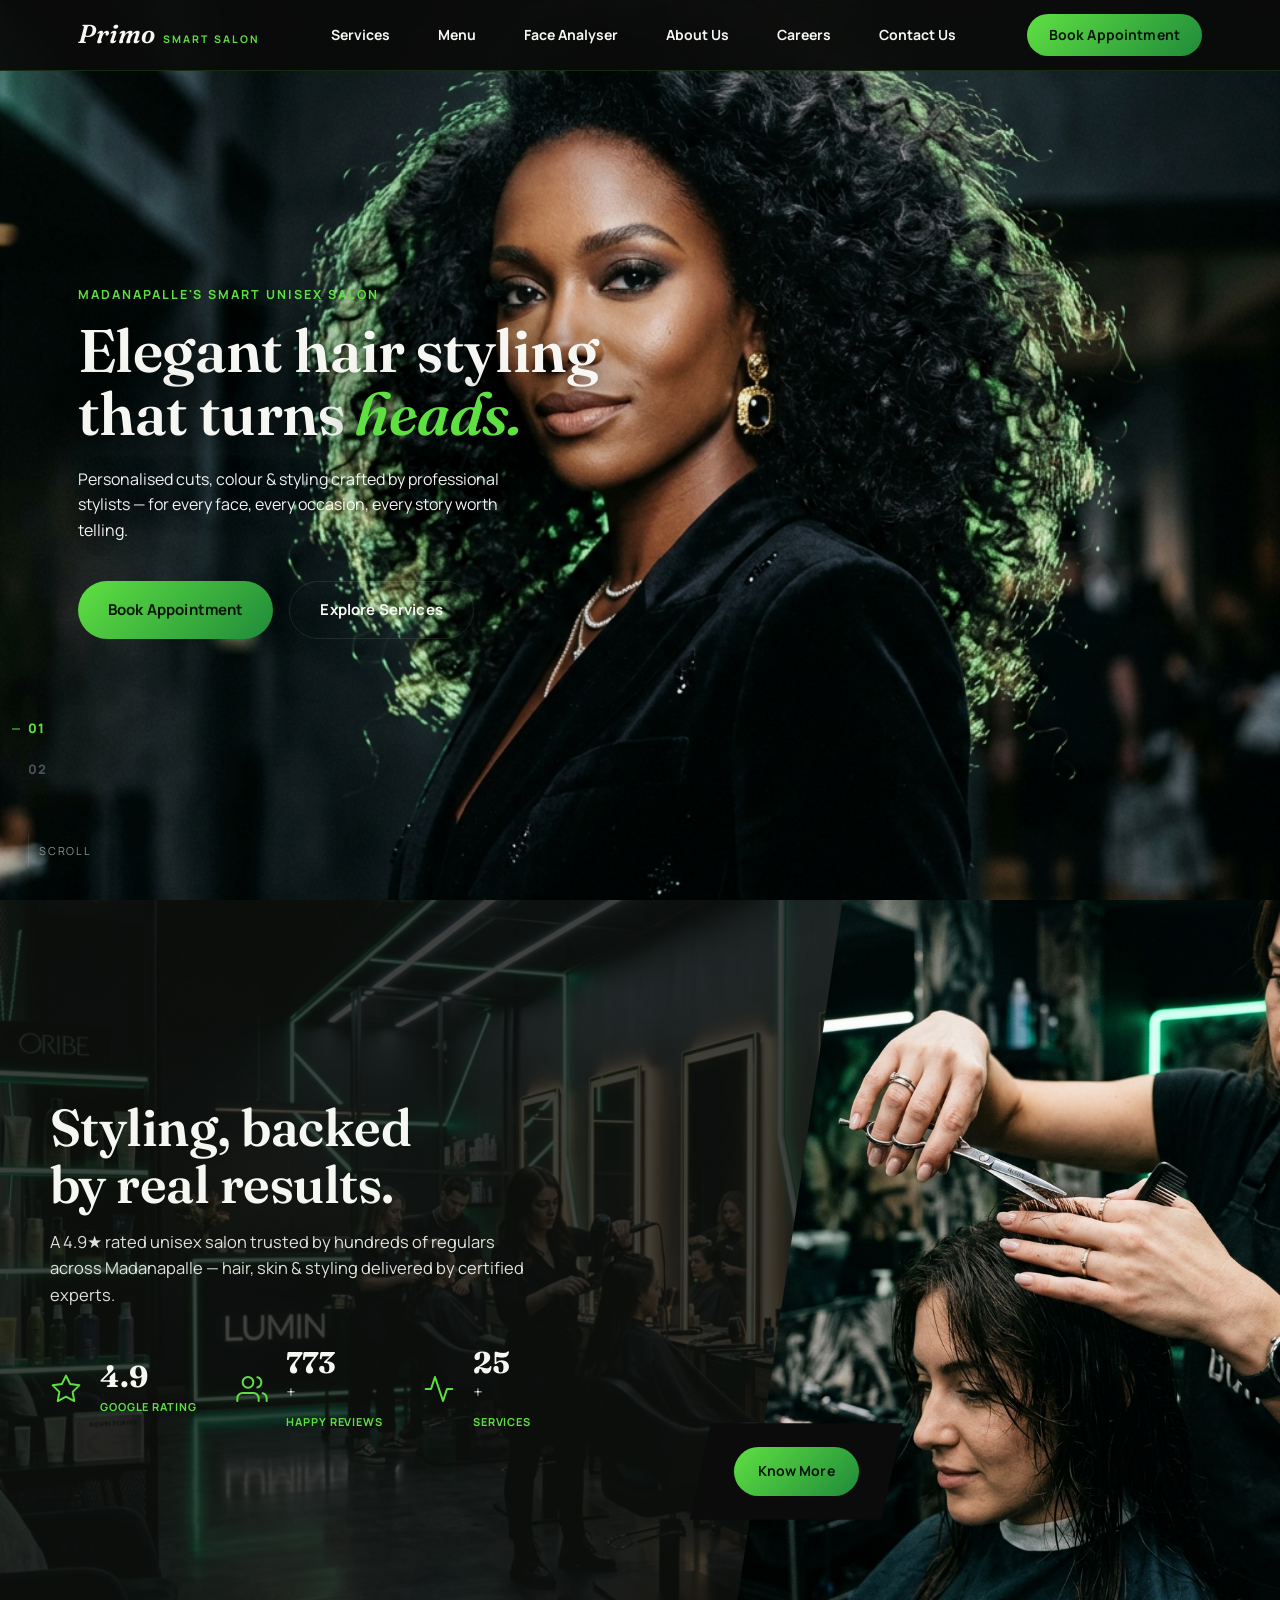
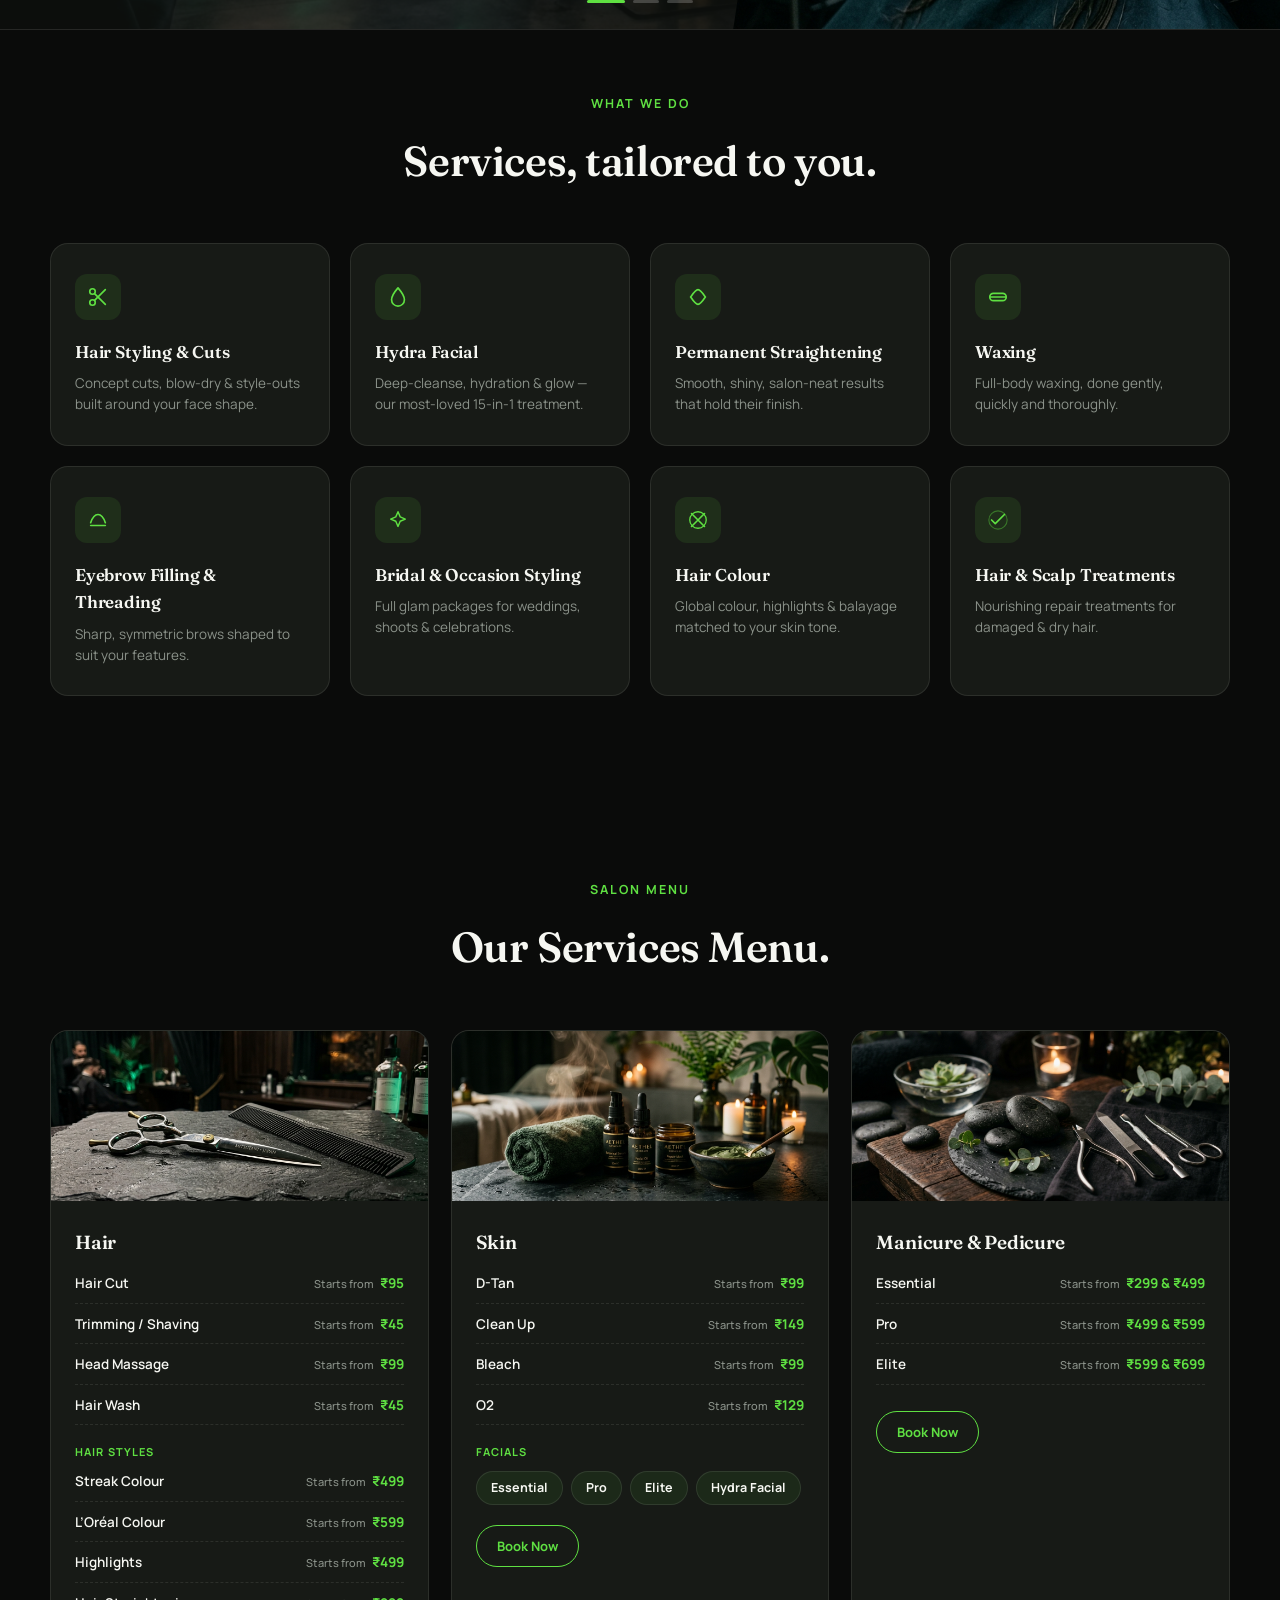
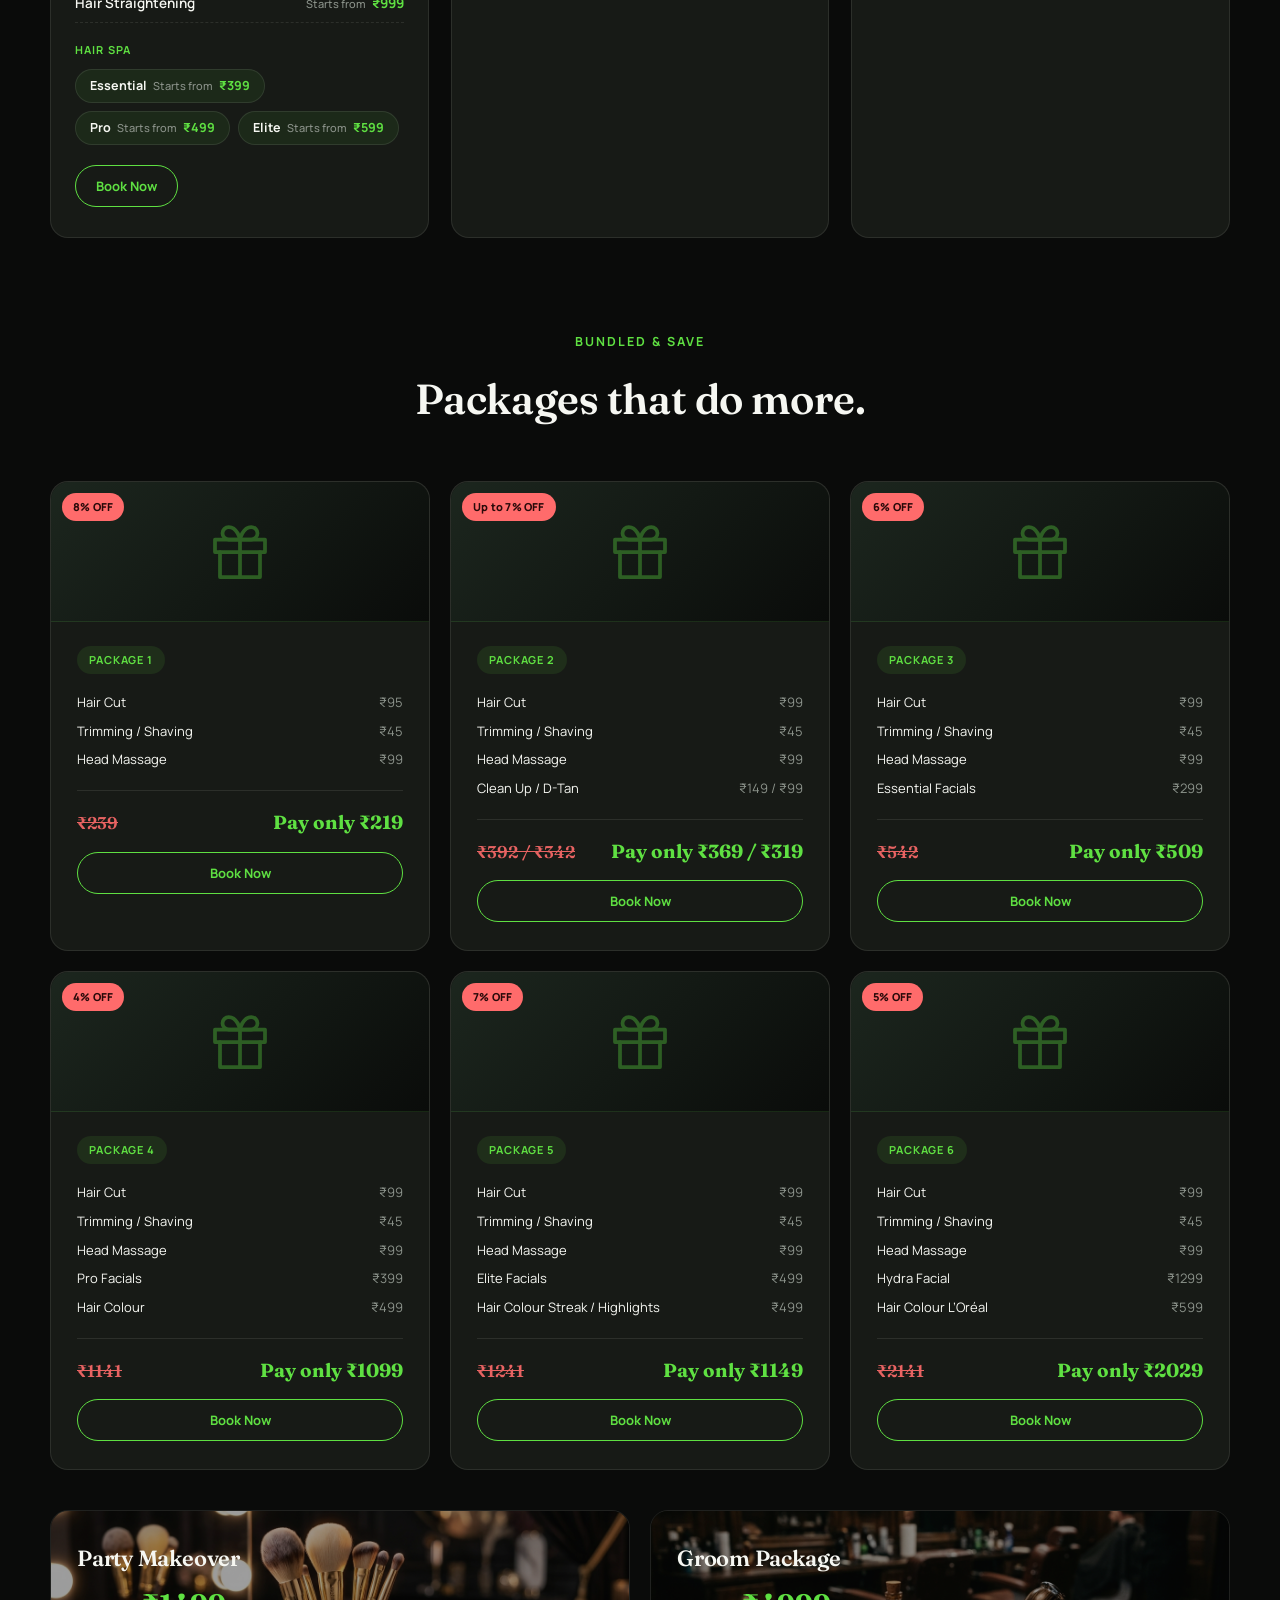
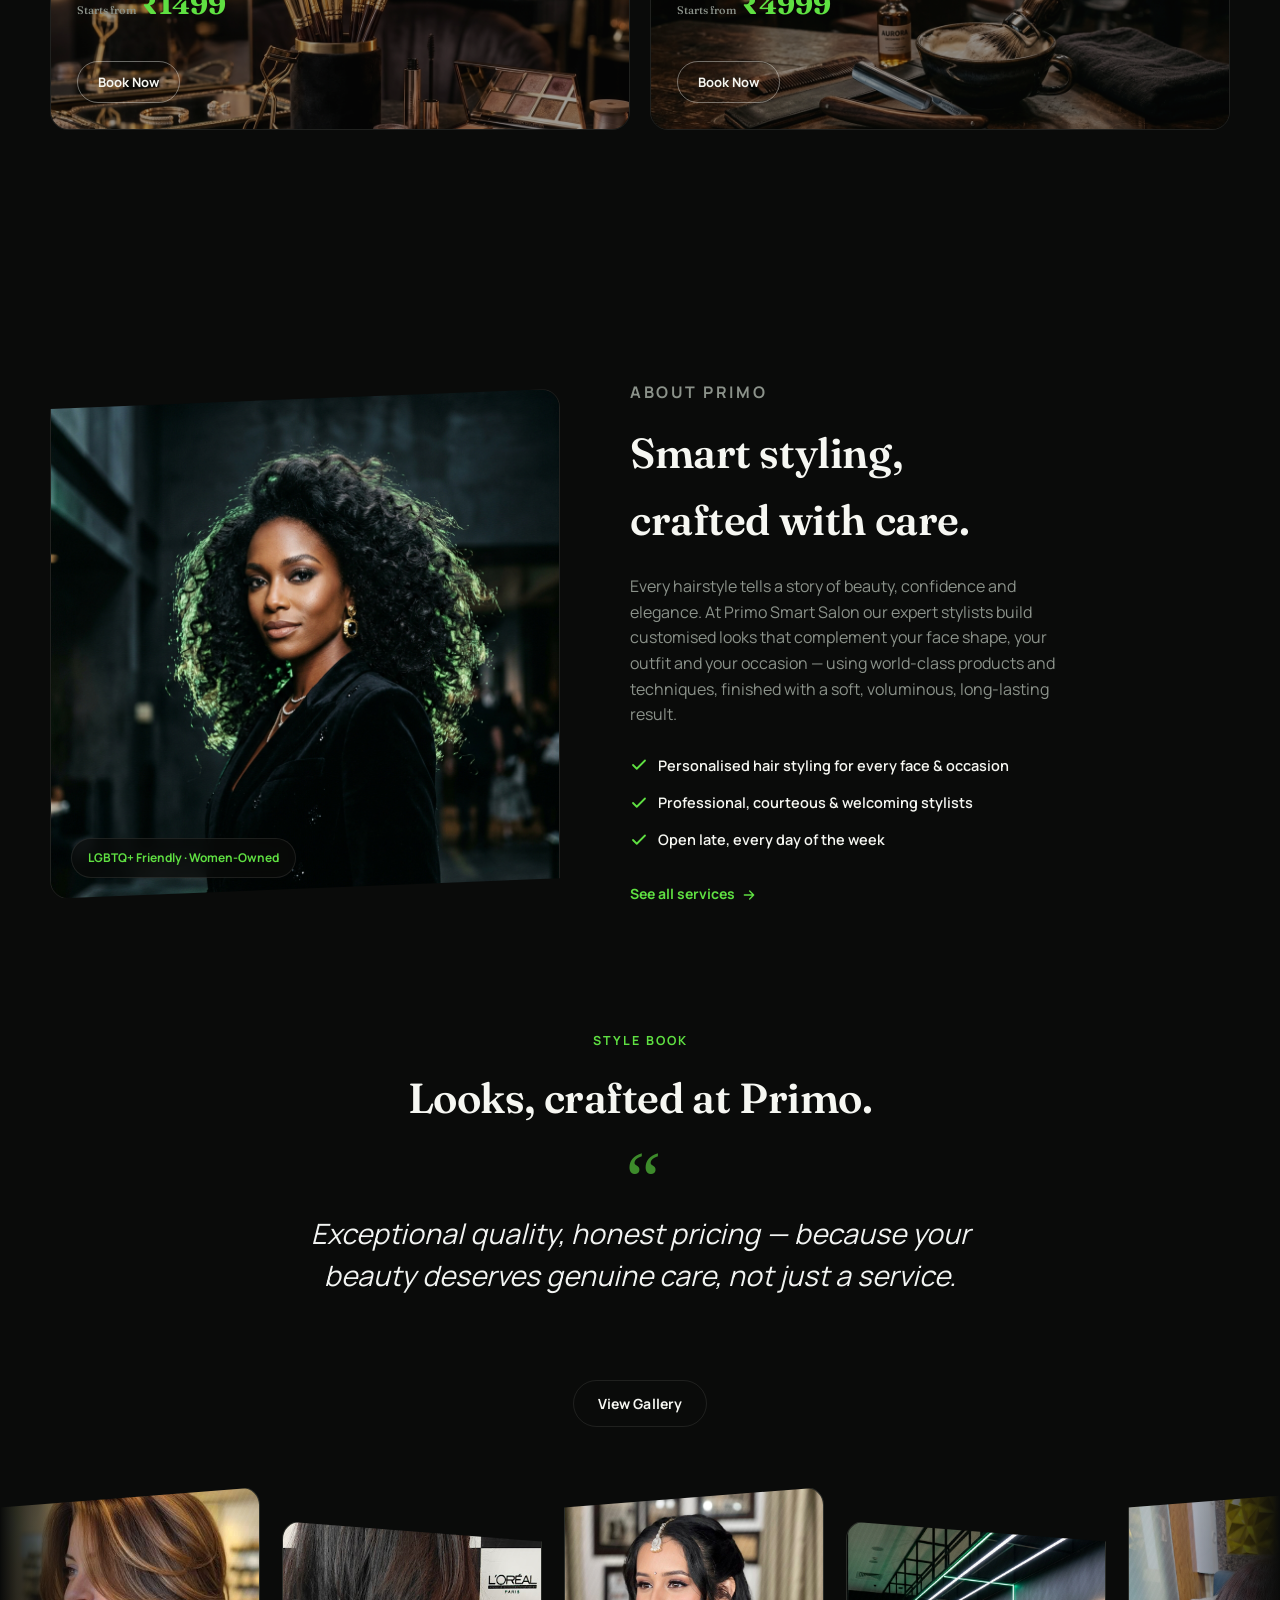
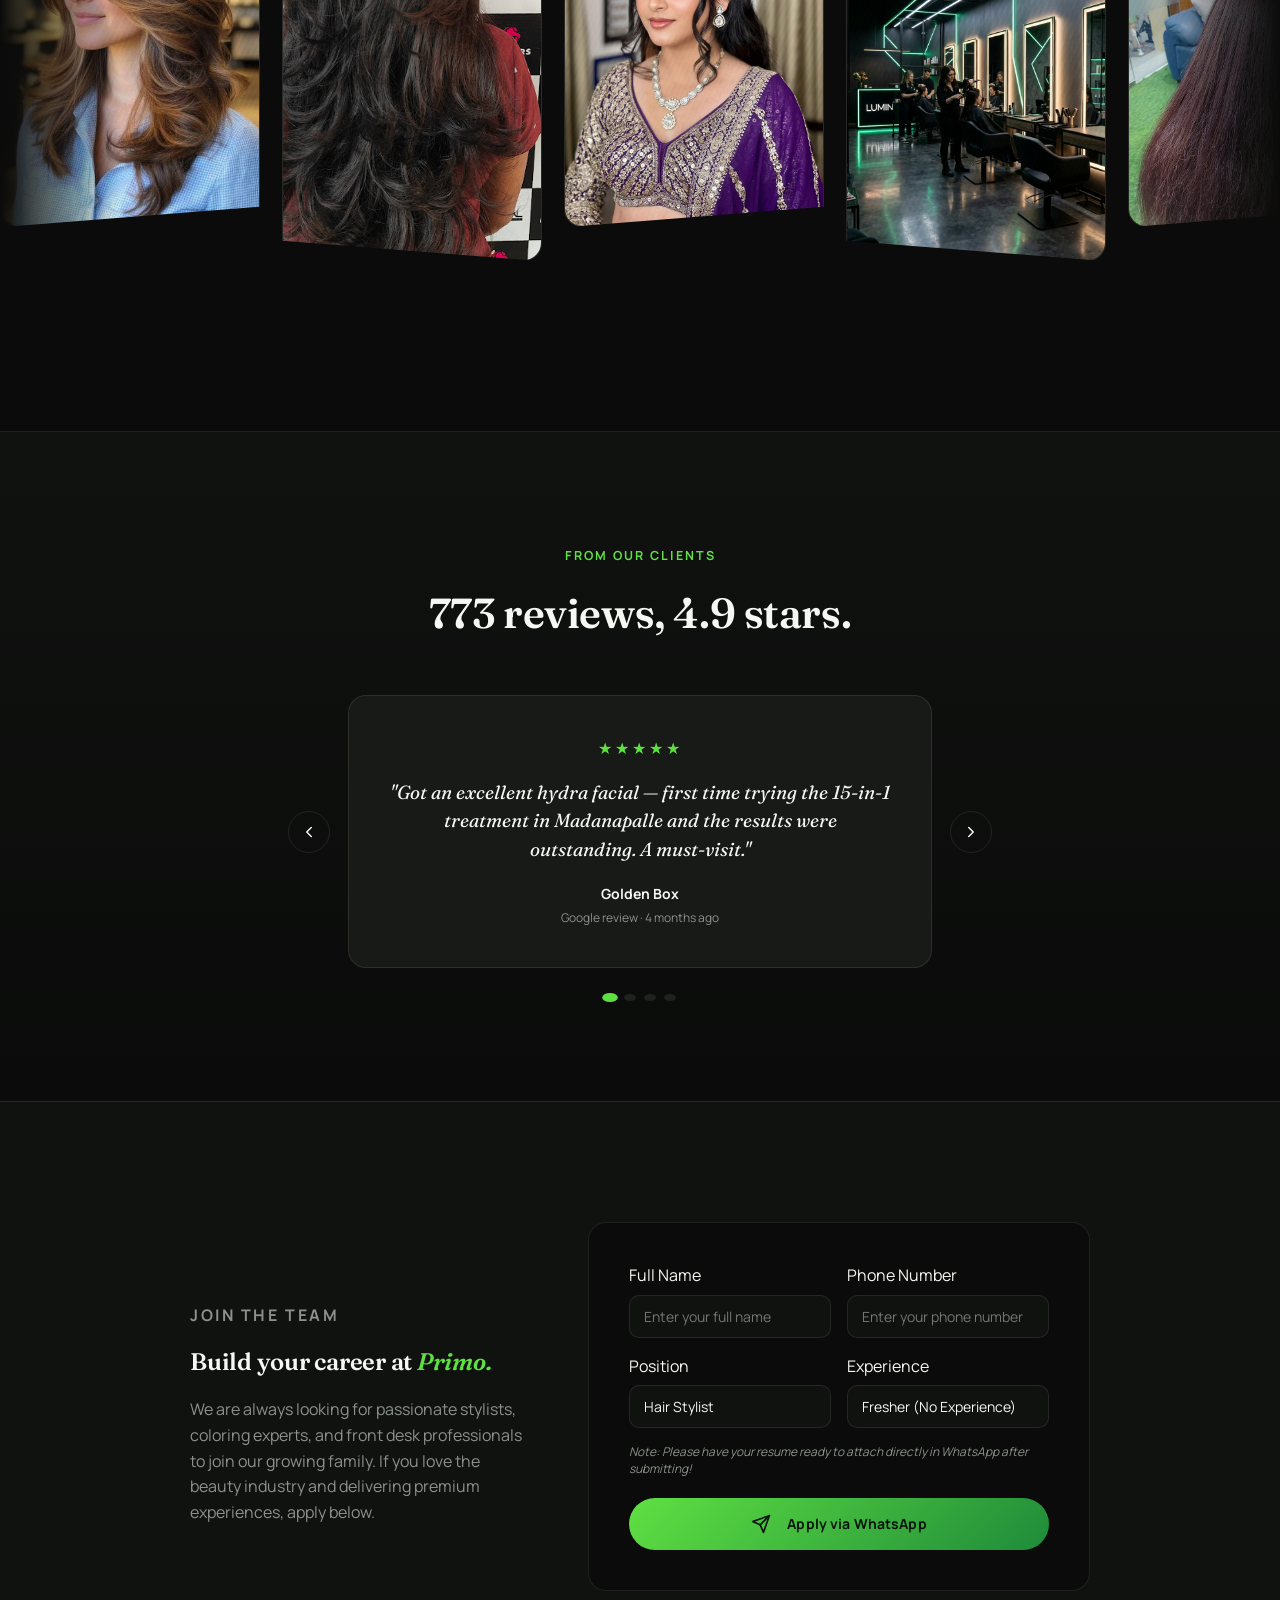
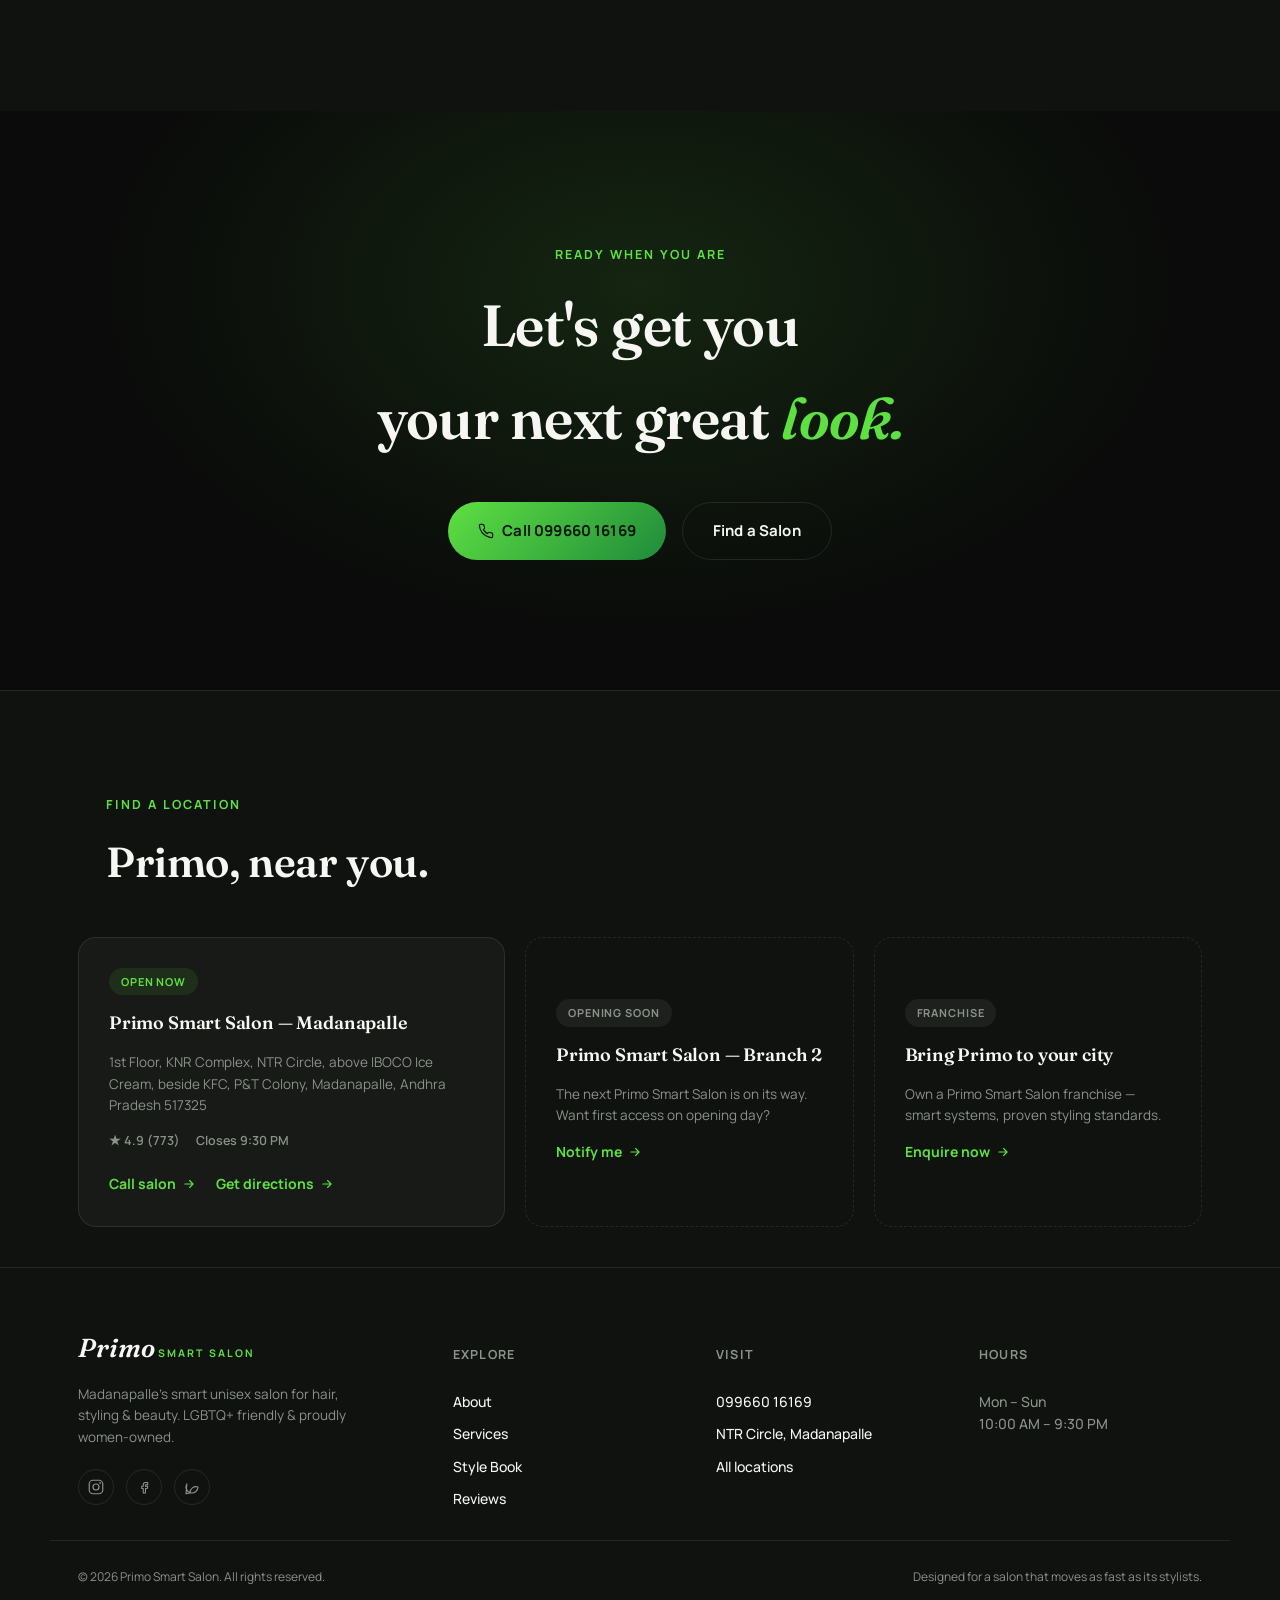
==== commit 52072748: "Add Face Analyser page and nav tab Co-Authored-By: Claude Opus 5.5 <noreply@anthropic.com>" ====
--- a/index.html
+++ b/index.html
@@ -23,6 +23,7 @@
     <nav class="nav__links" id="navLinks">
       <a href="#services" data-link>Services</a>
       <a href="#pricing" data-link>Menu</a>
+      <a href="face-analyser.html" data-link>Face Analyser</a>
       <a href="#about" data-link>About Us</a>
       <a href="#careers" data-link>Careers</a>
       <a href="#contact" data-link>Contact Us</a>
@@ -43,6 +44,7 @@
     <a href="#book" class="btn btn--primary btn--glow" style="margin: 16px 28px; justify-content:center;" data-link data-book-group="all">Book Appointment</a>
     <a href="#services" data-link>Services</a>
     <a href="#pricing" data-link>Menu</a>
+    <a href="face-analyser.html" data-link>Face Analyser</a>
     <a href="#about" data-link>About Us</a>
     <a href="#careers" data-link>Careers</a>
     <a href="#contact" data-link>Contact Us</a>
